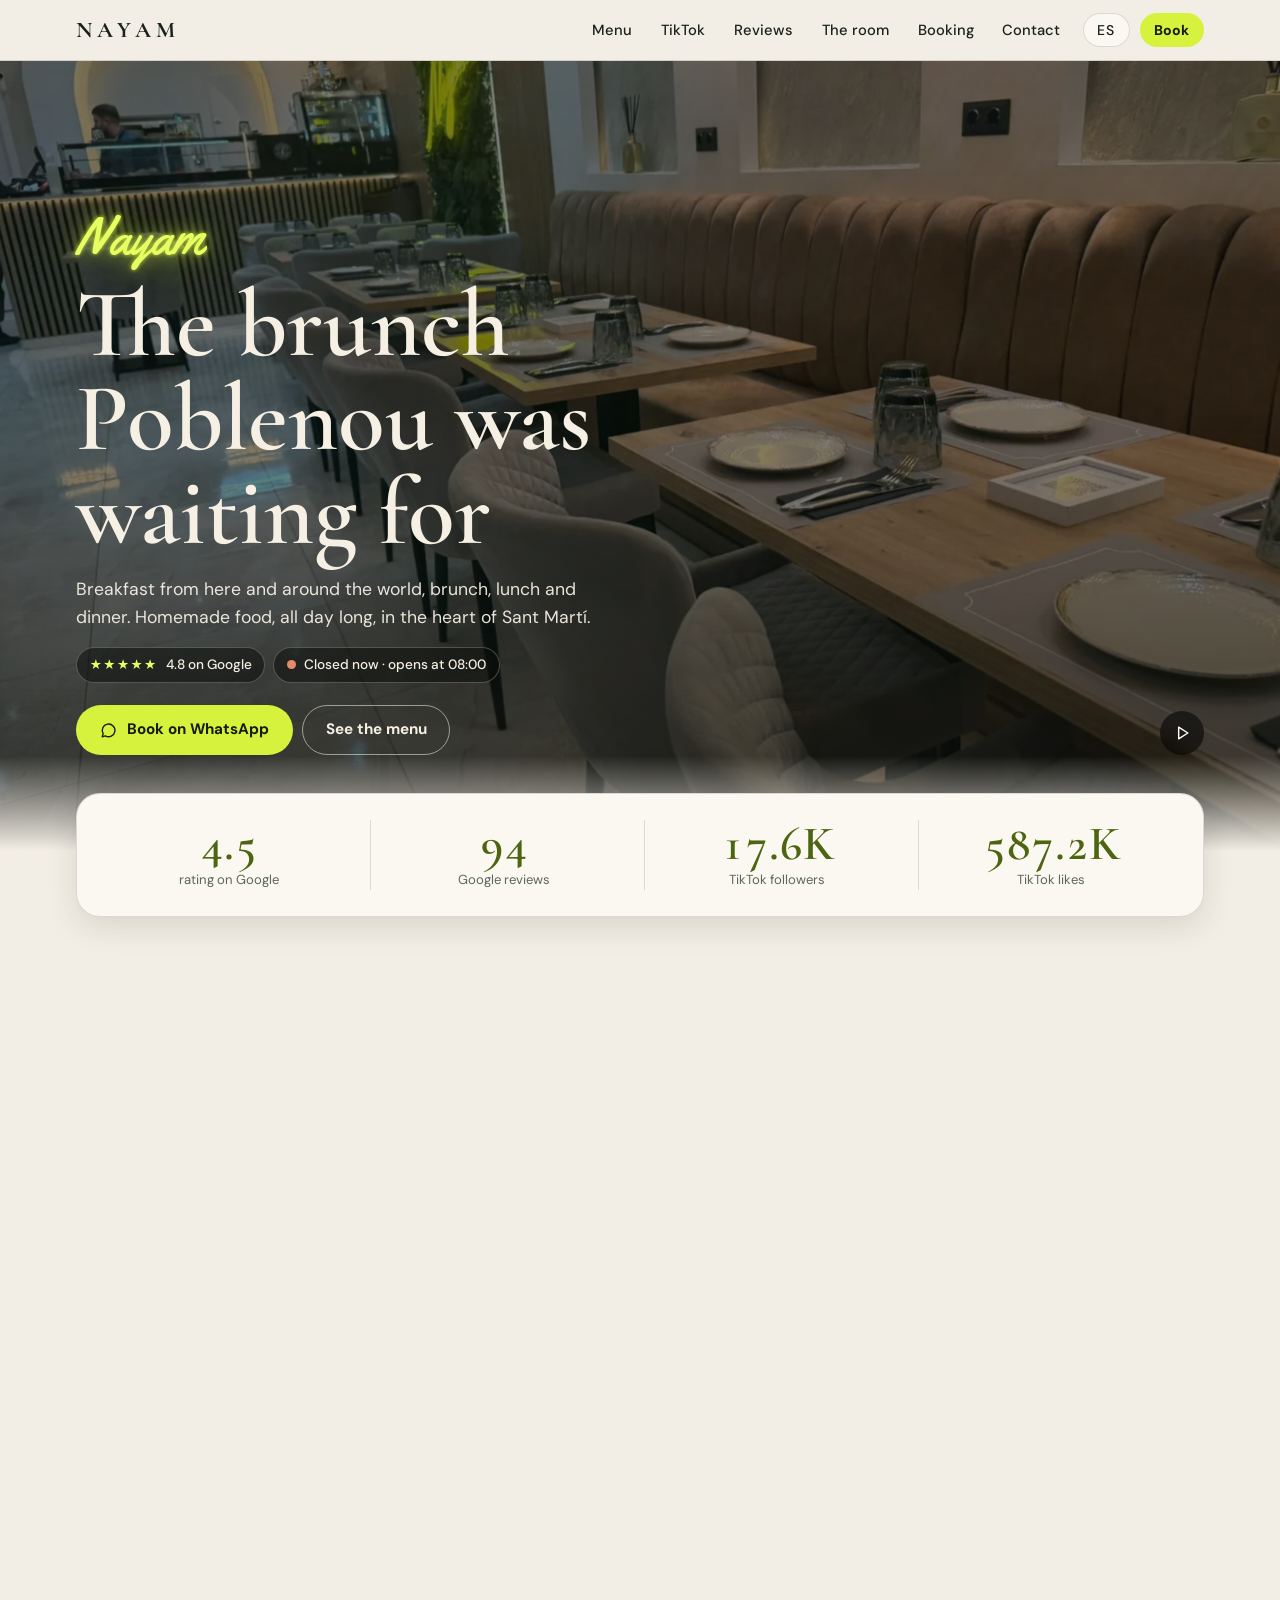
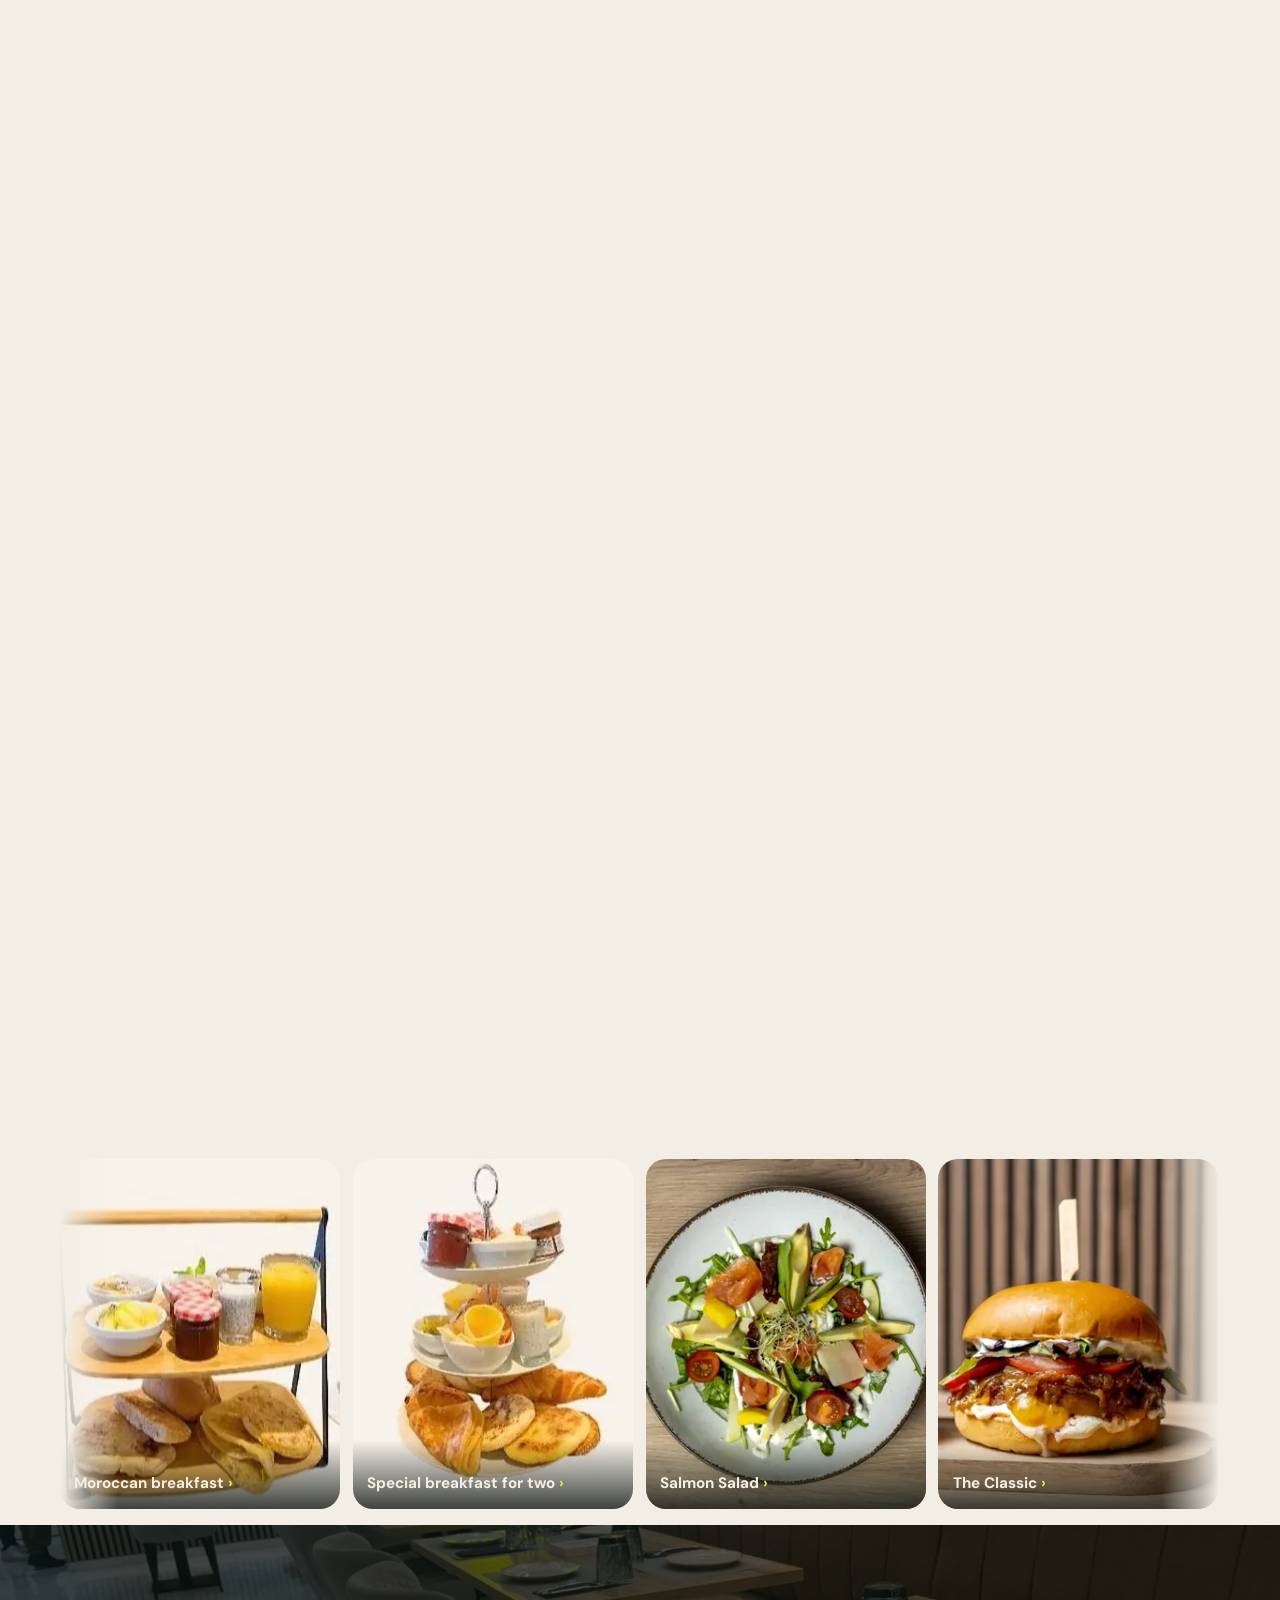
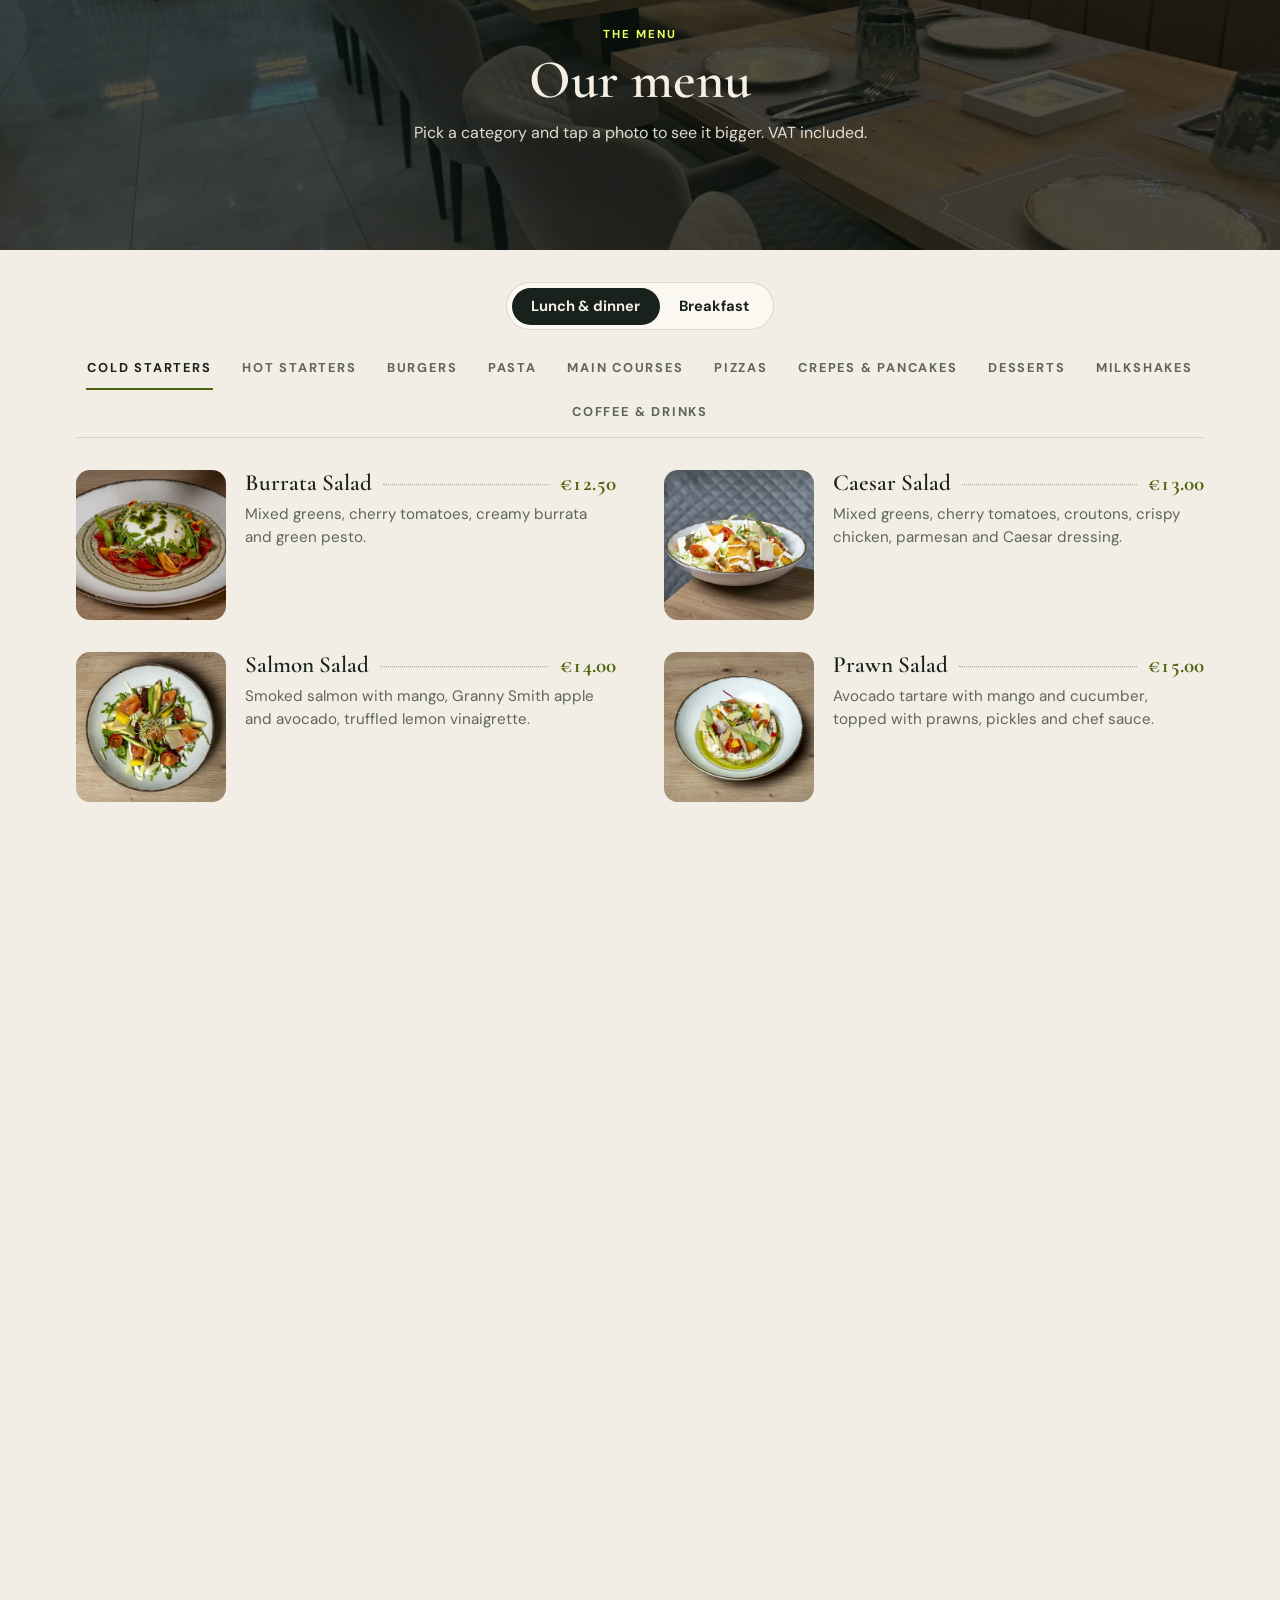
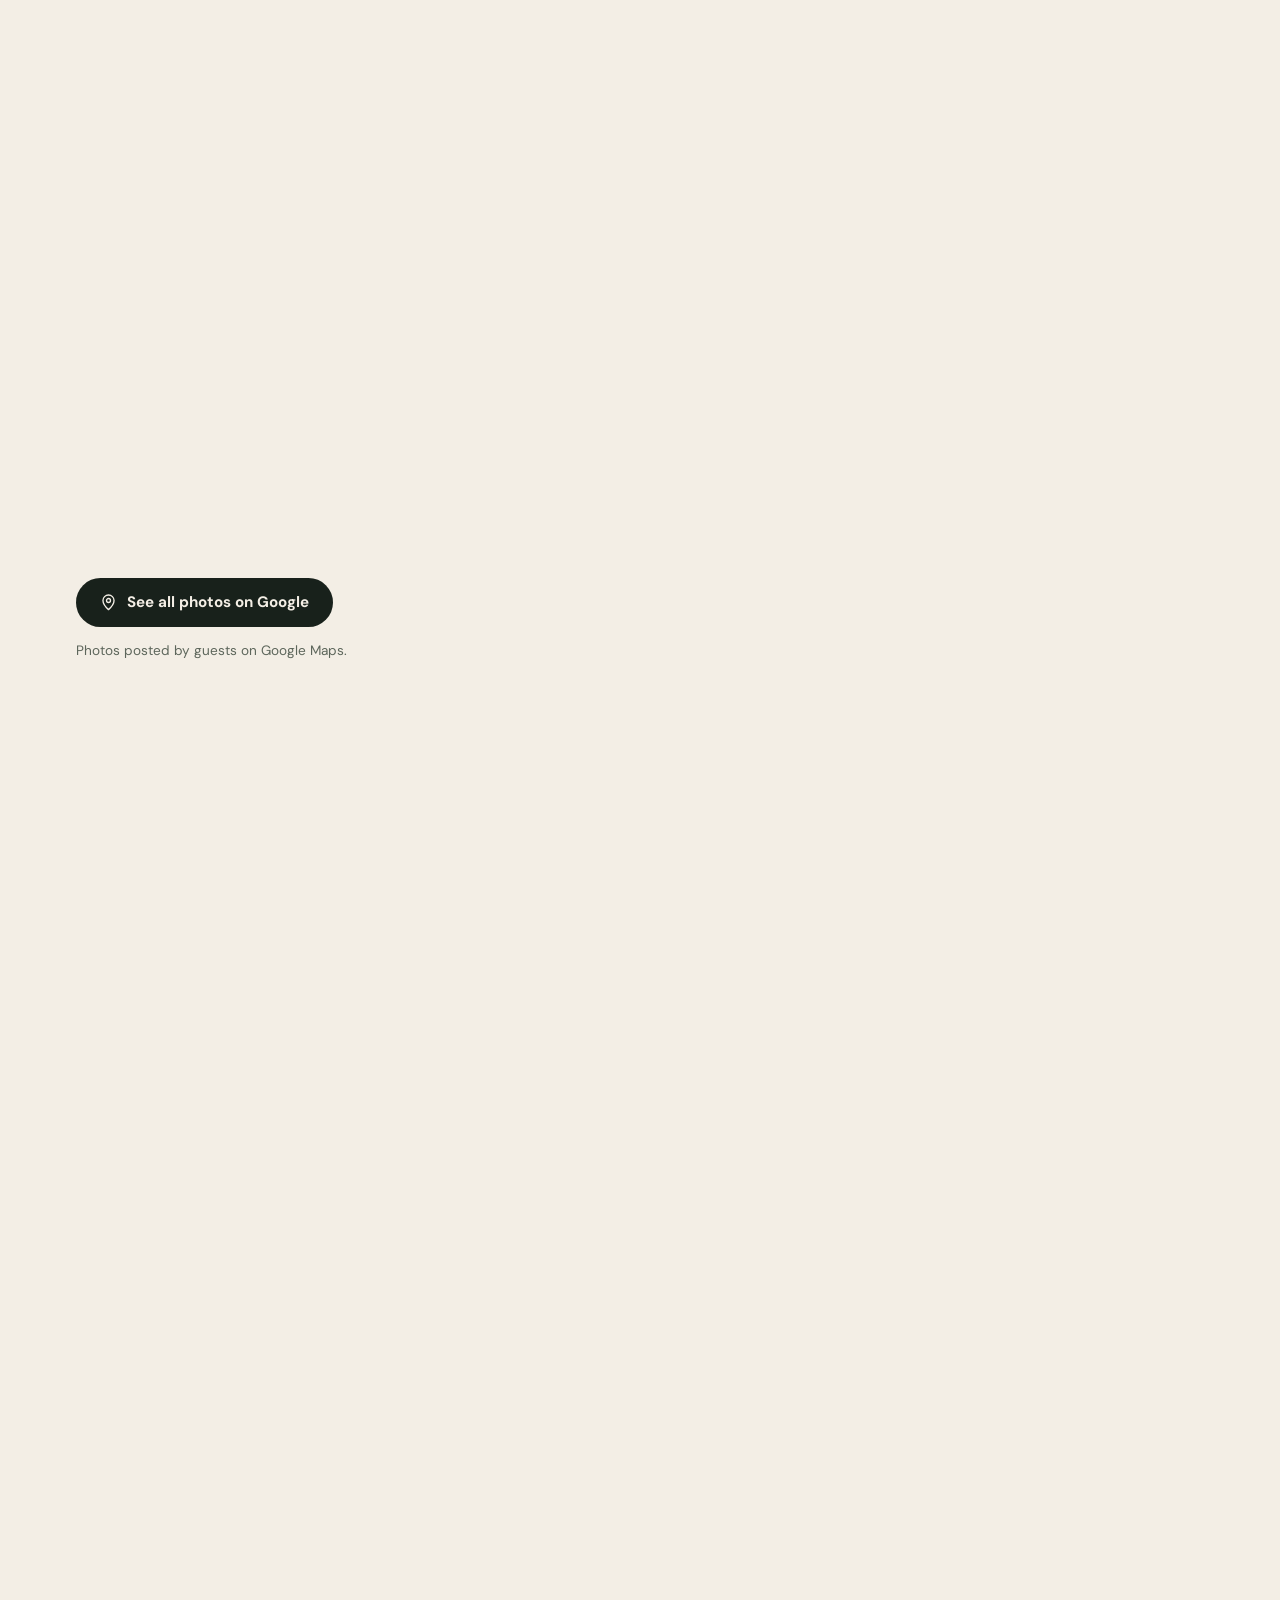
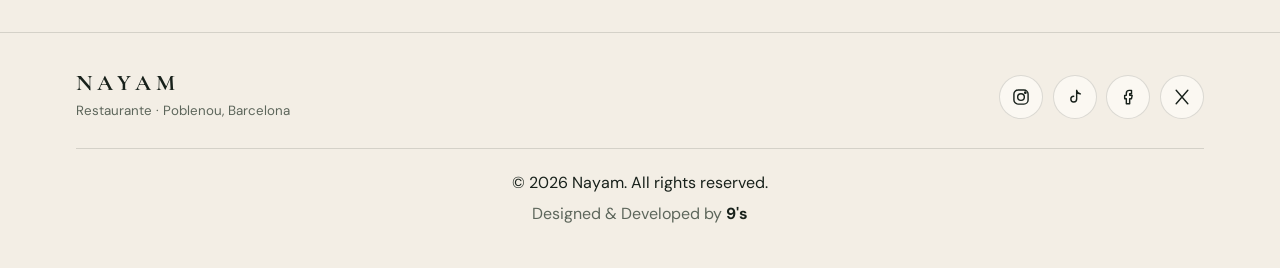
==== index.html @ 30d394a4 "Rendimiento y comprobaciones: texto prerenderizado, hero con srcset y preload, fotos del pase diferi" ====
<!doctype html>
<html lang="es">
<head>
<meta charset="utf-8">
<meta name="viewport" content="width=device-width, initial-scale=1, viewport-fit=cover">
<title>Nayam Restaurante Poblenou · Brunch, comidas y cenas en Barcelona</title>
<meta name="description" content="Nayam, brunch y cocina casera todo el día en Poblenou (Sant Martí), Barcelona. Carta con fotos, desayunos, horario y reservas por WhatsApp.">
<meta name="theme-color" content="#0e1410">

<!-- Seguridad: GitHub Pages no permite cabeceras HTTP, así que la política va en una meta. Sin scripts ni estilos en línea. -->
<meta http-equiv="Content-Security-Policy" content="default-src 'none'; script-src 'self' https://gc.zgo.at; style-src 'self'; font-src 'self'; img-src 'self' https://9-s.goatcounter.com; connect-src 'self' https://9-s.goatcounter.com; media-src 'self'; form-action 'none'; base-uri 'none'; object-src 'none'">
<meta name="referrer" content="strict-origin-when-cross-origin">

<meta property="og:type" content="restaurant">
<meta property="og:title" content="Nayam Restaurante · Poblenou, Barcelona">
<meta property="og:description" content="El brunch que Poblenou estaba esperando. Desayunos, comidas y cenas, todo el día.">
<meta property="og:locale" content="es_ES">
<link rel="canonical" href="https://nayam.daylli9s.site/">
<meta property="og:url" content="https://nayam.daylli9s.site/">
<meta property="og:image" content="https://nayam.daylli9s.site/assets/img/local-banqueta-l.webp">
<meta name="twitter:card" content="summary_large_image">

<link rel="icon" href="assets/favicon.svg" type="image/svg+xml">
<link rel="preload" as="image" href="assets/img/local-banqueta-m.webp" imagesrcset="assets/img/local-banqueta-s.webp 700w, assets/img/local-banqueta-m.webp 1000w, assets/img/local-banqueta-l.webp 1800w" imagesizes="100vw" fetchpriority="high">
<link rel="stylesheet" href="css/fonts.css">
<link rel="stylesheet" href="css/styles.css">

<script type="application/ld+json">
{
  "@context": "https://schema.org",
  "@type": "Restaurant",
  "name": "Nayam Restaurante",
  "description": "Brunch, desayunos, comidas y cenas con cocina casera todo el día en Poblenou, Barcelona.",
  "telephone": "+34673327809",
  "email": "nayambarcelona@gmail.com",
  "address": {
    "@type": "PostalAddress",
    "streetAddress": "Carrer del Doctor Trueta, 218",
    "addressLocality": "Barcelona",
    "postalCode": "08005",
    "addressCountry": "ES"
  },
  "openingHoursSpecification": [
    { "@type": "OpeningHoursSpecification", "dayOfWeek": ["Sunday","Monday","Tuesday","Wednesday","Thursday"], "opens": "08:00", "closes": "00:00" },
    { "@type": "OpeningHoursSpecification", "dayOfWeek": ["Friday","Saturday"], "opens": "08:00", "closes": "01:00" }
  ],
  "sameAs": [
    "https://www.instagram.com/nayambarcelona",
    "https://www.tiktok.com/@nayambarcelona",
    "https://www.facebook.com/nayambarcelona",
    "https://x.com/nayambarcelona"
  ]
}
</script>
</head>
<body>
<a class="skip" href="#inicio" id="skip">Saltar al contenido</a>
<header class="top" id="top">
  <div class="wrap">
    <a class="brand" href="#inicio" aria-label="Nayam">NAYAM</a>
    <nav class="nav" aria-label="Principal" id="nav"></nav>
    <button class="pill lang" id="lang" type="button" aria-label="Idioma / Language">EN</button>
    <a class="pill book" id="bookTop" href="#reservas"></a>
    <button class="pill burger" id="burger" type="button" aria-expanded="false" aria-controls="mnav" aria-label="Menú">
      <svg class="i" viewBox="0 0 24 24" aria-hidden="true"><path d="M4 7h16M4 12h16M4 17h16"/></svg>
    </button>
  </div>
  <div class="mnav" id="mnav" hidden><div class="wrap" id="mnavLinks"></div></div>
</header>

<main id="inicio">
  <div class="hero">
    <div class="slides" id="slides" aria-hidden="true">
      <img class="on" src="assets/img/local-banqueta-m.webp" srcset="assets/img/local-banqueta-s.webp 700w, assets/img/local-banqueta-m.webp 1000w, assets/img/local-banqueta-l.webp 1800w" sizes="100vw" width="1800" height="1350" alt="" fetchpriority="high">
      <img data-src="assets/img/local-neon-l.webp" alt="" loading="lazy">
      <img data-src="assets/img/local-arcos-l.webp" alt="" loading="lazy">
          <video id="heroVideo" muted loop playsinline preload="none" tabindex="-1"></video>
    </div>
    <button type="button" class="herop" id="heroPause" aria-pressed="false"><svg class="i" viewBox="0 0 24 24" aria-hidden="true"><path id="heroPauseIcon" d="M8 5v14M16 5v14"/></svg></button>
    <div class="wrap">
      <p class="neon" aria-hidden="true">Nayam</p>
      <h1 data-i18n="h1">El brunch que Poblenou estaba esperando</h1>
      <p class="lead" data-i18n="lead">Desayunos de aquí y del mundo, brunch, comidas y cenas. Cocina casera, todo el día, en el corazón de Sant Martí.</p>
      <div class="chips">
        <a class="chip" href="#resenas"><span class="st" aria-hidden="true">★★★★★</span><span data-i18n="rating">4,8 en Google</span></a>
        <span class="chip" id="status" hidden><i></i><span></span></span>
      </div>
      <div class="cta">
        <a class="btn primary" id="heroBook" target="_blank" rel="noopener"></a>
        <a class="btn ghost" href="#carta" data-i18n="seeMenu">Ver la carta</a>
      </div>
    </div>
  </div>

  <div class="wrap stats" id="stats"><ul id="statsList"><li><b data-s="0">4,8</b><span>valoración en Google</span></li><li><b data-s="1">99</b><span>reseñas en Google</span></li><li><b data-s="2">18,6 mil</b><span>seguidores en TikTok</span></li><li><b data-s="3">620,9 mil</b><span>me gusta en TikTok</span></li></ul></div>

  <section id="tiktok">
    <div class="wrap">
      <div class="head"><span class="eyebrow" data-i18n="ttEyebrow">En TikTok</span><h2 data-i18n="ttTitle">Mira lo que pasa en Nayam</h2><p data-i18n="ttLead">Visitas, platos y detrás de cámaras, directo desde nuestro TikTok. Toca un vídeo para verlo en grande.</p></div>
      <div class="ttwrap">
        <div class="ttmain">
          <div class="ttframe" id="ttframe">
            <video id="ttvideo" playsinline muted preload="metadata" poster="assets/img/tiktok-7696513662965550358.webp"></video>
            <button type="button" class="ttpp" id="ttpp"><span class="ttico" aria-hidden="true"><svg class="i" viewBox="0 0 24 24"><path d="M8 5v14l11-7z" fill="currentColor" stroke="none"/></svg></span></button>
            <button type="button" class="ttsound" id="ttsound" aria-pressed="false"><svg class="i" viewBox="0 0 24 24" aria-hidden="true"><path d="M4 9v6h4l5 4V5L8 9H4z"/><path id="ttwave" d="M16 9a4 4 0 0 1 0 6M18.5 6.5a8 8 0 0 1 0 11"/></svg></button>
            <div class="ttbar" aria-hidden="true"><i id="ttprog"></i></div>
          </div>
          <p class="ttcap" id="ttcap"></p>
          <a class="ttlink" id="ttlink" href="https://www.tiktok.com/@nayambarcelona" target="_blank" rel="noopener noreferrer" data-i18n="ttOpen">Ver este vídeo en TikTok</a>
        </div>
        <div class="ttside">
          <div class="ttlist" id="tt"></div>
          <div class="rowbtn tt-cta">
            <a class="btn solid" href="https://www.tiktok.com/@nayambarcelona" target="_blank" rel="noopener noreferrer"><svg class="i" viewBox="0 0 24 24" aria-hidden="true"><path d="M14 4v10.5a3.5 3.5 0 1 1-3.5-3.5M14 4c.4 2.4 2 4 4.5 4.2"/></svg><span data-i18n="ttFollow">Síguenos en TikTok</span></a>
          </div>
          <p class="hint tt-note" data-i18n="ttNote">Los vídeos empiezan sin sonido: toca el altavoz para activarlo y el vídeo para pausarlo.</p>
        </div>
      </div>
    </div>
  </section>

  <section id="momentos">
    <div class="wrap">
      <div class="head"><span class="eyebrow" data-i18n="momEyebrow">Más que un desayuno</span><h2 data-i18n="momTitle">Para cada momento del día</h2></div>
      <div class="moments">
        <a class="moment" href="#desayunos" data-tab="breakfast"><img src="assets/img/moment-brunch.webp" alt="Desayuno especial para dos en Nayam" data-alt="altBreak"><video class="mvid" muted loop playsinline preload="none" aria-hidden="true" tabindex="-1"><source src="assets/video/moment-brunch-loop.mp4" type="video/mp4"></video><div><h3 data-i18n="m1t">Desayunos y brunch</h3><p data-i18n="m1p">Servidos todo el día. Del desayuno marroquí al francés.</p></div></a>
        <a class="moment" href="#carta" data-tab="food"><img src="assets/img/carta-loop-poster.webp" alt="Plato de carne gourmet en Nayam" data-alt="altDish"><video class="mvid" muted loop playsinline preload="none" aria-hidden="true" tabindex="-1"><source src="assets/video/carta-loop.mp4" type="video/mp4"></video><div><h3 data-i18n="m2t">Comida y cena</h3><p data-i18n="m2p">Ensaladas, burgers, pastas, carnes y pizzas al momento.</p></div></a>
        <a class="moment" href="#local"><img src="assets/img/moment-cafe.webp" alt="Interior del restaurante Nayam" data-alt="altCafe"><video class="mvid" muted loop playsinline preload="none" aria-hidden="true" tabindex="-1"><source src="assets/video/moment-cafe-loop.mp4" type="video/mp4"></video><div><h3 data-i18n="m3t">Café y buen ambiente</h3><p data-i18n="m3p">El rincón perfecto para compartir en Poblenou.</p></div></a>
      </div>
    </div>
  </section>


  <section id="vistazo">
    <div class="wrap">
      <div class="head"><span class="eyebrow" data-i18n="tasteEyebrow">Un vistazo a Nayam</span><h2 data-i18n="tasteTitle">Del desayuno a la cena</h2><p data-i18n="tasteLead">Cocinamos cada plato al momento, con ingredientes frescos. Toca uno y te llevamos a la carta.</p></div>
      <div class="strip" id="strip"></div>
    </div>
  </section>

  <section id="carta" class="carta">
    <div class="menubanner">
      <img src="assets/img/local-banqueta-l.webp" alt="">
      <div class="wrap"><span class="eyebrow" data-i18n="menuEyebrow">La carta</span><h2 data-i18n="menuTitle">Nuestra carta</h2><p data-i18n="menuLead">Elige una categoría y toca la foto para verla más grande. Precios con IVA incluido.</p></div>
    </div>
    <div class="wrap">
      <div class="tabs" role="tablist" id="tabs">
        <button role="tab" id="tab-food" data-tab="food" aria-selected="true"></button>
        <button role="tab" id="tab-breakfast" data-tab="breakfast" aria-selected="false"></button>
      </div>
      <div class="mcats" id="chips" role="tablist"></div>
      <div id="menu"></div>
    </div>
  </section>

  <section id="resenas">
    <div class="wrap">
      <div class="head"><span class="eyebrow" data-i18n="revEyebrow">Lo que dicen</span><h2 data-i18n="revTitle">Nuestros clientes hablan</h2></div>
      <div class="rate"><b>4,8</b><div><div class="stars" aria-hidden="true">★★★★★</div><span class="hint" data-i18n="revSrc">Reseñas de Google</span></div>
        <div class="rowbtn push-right">
          <a class="btn line" href="https://share.google/Qy5UdTd4c7EKVeDJf" target="_blank" rel="noopener" data-i18n="revAll">Ver todas en Google</a>
          <a class="btn solid" href="https://www.google.com/maps/place//data=!4m3!3m2!1s0x12a4a3aa45550229:0xf9113d32ae199097!12e1?source=g.page.m._&amp;laa=merchant-review-solicitation" target="_blank" rel="noopener" data-i18n="revWrite">Escribir una reseña</a></div></div>
      <div class="revs" id="revs"></div>
    </div>
  </section>

  <section id="fotos">
    <div class="wrap">
      <div class="head"><span class="eyebrow" data-i18n="gpEyebrow">Desde Google</span><h2 data-i18n="gpTitle">Lo que suben nuestros clientes</h2><p data-i18n="gpLead">Fotos reales de platos y del local, publicadas por quienes nos visitan.</p></div>
    </div>
    <div class="marquee" id="marquee"><div class="track" id="track"></div></div>
    <div class="wrap">
      <div class="rowbtn gp-cta">
        <a class="btn solid" href="https://maps.app.goo.gl/3BUtR4XZ4fonNWTZ7" target="_blank" rel="noopener noreferrer"><svg class="i" viewBox="0 0 24 24" aria-hidden="true"><path d="M12 21s7-6.2 7-11.5a7 7 0 0 0-14 0C5 14.8 12 21 12 21z"/><circle cx="12" cy="9.5" r="2.5"/></svg><span data-i18n="gpAll">Ver todas las fotos en Google</span></a>
      </div>
      <p class="hint gp-note" data-i18n="gpNote">Fotos publicadas por clientes en Google Maps.</p>
    </div>
  </section>

  <section id="local">
    <div class="wrap">
      <div class="about">
        <div class="head flush"><span class="eyebrow" data-i18n="roomEyebrow">El local</span><h2 data-i18n="roomTitle">Un rincón acogedor en Poblenou</h2></div>
        <p data-i18n="roomText">Nayam es un rincón acogedor en Poblenou donde el desayuno no tiene hora. Cocinamos cada plato al momento, con ingredientes frescos, para que disfrutes de un buen brunch, una comida tranquila o una cena entre amigos.</p>
      </div>
      <div class="room">
        <figure class="wide"><img src="assets/img/local-banqueta-l.webp" alt="Sala de Nayam con mesas de madera y butacas de terciopelo" data-alt="altSala"></figure>
        <figure><img src="assets/img/local-arcos-l.webp" alt="Nichos en arco con luz cálida y planta tropical" data-alt="altArcos"></figure>
        <figure><img src="assets/img/nayam-ambiente-restaurante-l.webp" alt="Ambiente acogedor en Nayam" data-alt="altAmb"></figure>
        <figure><img src="assets/img/local-neon-l.webp" alt="Neón de Nayam sobre muro vegetal" data-alt="altNeon"></figure>
        <figure><img src="assets/img/interior-restaurante-nayam-poblenou-l.webp" alt="Banqueta y mesas largas en Nayam" data-alt="altInt"></figure>
      </div>
    </div>
  </section>

  <section id="reservas">
    <div class="wrap">
      <div class="head"><span class="eyebrow" data-i18n="resEyebrow">Reservas</span><h2 data-i18n="resTitle">Reserva tu mesa</h2><p data-i18n="resLead">Reserva en segundos por WhatsApp, sin formularios largos.</p></div>
      <div class="bookgrid">
        <div class="card">
          <h3 data-i18n="formTitle">Rellena y envía</h3>
          <div class="form">
            <label class="f full" for="fName"><span data-i18n="fName">Nombre</span><input class="in" id="fName" type="text" autocomplete="name"></label>
            <label class="f" for="fDate"><span data-i18n="fDate">Día</span><input class="in" id="fDate" type="date"></label>
            <label class="f" for="fTime"><span data-i18n="fTime">Hora</span><select class="in" id="fTime"></select></label>
            <label class="f full" for="fPeople"><span data-i18n="fPeople">Nº de personas</span><select class="in" id="fPeople"></select></label>
          </div>
          <a class="btn primary" id="wa" target="_blank" rel="noopener"></a>
          <p class="hint" data-i18n="formHint">Se abre WhatsApp con tu mensaje listo. Te confirmamos la disponibilidad al momento.</p>
        </div>
        <div class="card">
          <h3 data-i18n="howTitle">Reservar es muy fácil</h3>
          <ol class="steps">
            <li><span class="nb">1</span><span data-i18n="how1">Escríbenos por WhatsApp y dinos día, hora y número de personas.</span></li>
            <li><span class="nb">2</span><span data-i18n="how2">Te confirmamos la disponibilidad al momento.</span></li>
            <li><span class="nb">3</span><span data-i18n="how3">Te esperamos en Carrer del Doctor Trueta 218, Poblenou.</span></li>
          </ol>
          <div class="bookimg"><img src="assets/img/pizza-cuatro-quesos-nayam-l.webp" alt="Pizza cuatro quesos" data-alt="altPizza"></div>
        </div>
      </div>
    </div>
  </section>

  <section id="contacto">
    <div class="wrap">
      <div class="head"><span class="eyebrow" data-i18n="visitEyebrow">Visítanos</span><h2 data-i18n="visitTitle">Encuéntranos en Poblenou</h2></div>
      <div class="visit">
        <div class="card">
          <dl class="facts">
            <div class="full"><dt data-i18n="addrL">Dirección</dt><dd>Carrer del Doctor Trueta, 218<br>08005 Barcelona · Poblenou (Sant Martí)</dd></div>
            <div><dt data-i18n="phoneL">Teléfono</dt><dd><a href="tel:+34673327809">+34 673 327 809</a><br><span class="hint" data-i18n="phoneNote">WhatsApp y teléfono</span></dd></div>
            <div><dt>Email</dt><dd><a href="mailto:nayambarcelona@gmail.com">nayambarcelona@gmail.com</a></dd></div>
          </dl>
          <h3 data-i18n="hoursTitle">Horario</h3>
          <table class="hours"><tbody id="hours"></tbody></table>
          <div class="rowbtn">
            <a class="btn solid" href="https://www.google.com/maps/search/?api=1&amp;query=Nayam+Restaurante+Carrer+del+Doctor+Trueta+218+Barcelona" target="_blank" rel="noopener"><svg class="i" viewBox="0 0 24 24" aria-hidden="true"><path d="M12 21s7-6.2 7-11.5a7 7 0 0 0-14 0C5 14.8 12 21 12 21z"/><circle cx="12" cy="9.5" r="2.5"/></svg><span data-i18n="directions">Cómo llegar</span></a>
            <a class="btn line" href="tel:+34673327809"><svg class="i" viewBox="0 0 24 24" aria-hidden="true"><path d="M5 4h4l2 5-2.5 1.5a11 11 0 0 0 5 5L15 13l5 2v4a2 2 0 0 1-2 2A16 16 0 0 1 3 6a2 2 0 0 1 2-2z"/></svg><span data-i18n="call">Llamar</span></a>
          </div>
        </div>
        <div class="facade"><img src="assets/img/local-loop-poster.webp" alt="Fachada de Nayam Restaurante de noche" data-alt="altFacade"><video class="mvid" muted loop playsinline preload="none" aria-hidden="true" tabindex="-1"><source src="assets/video/local-loop.mp4" type="video/mp4"></video></div>
      </div>
    </div>
  </section>
</main>

<footer>
  <div class="wrap">
    <div><a class="brand" href="#inicio">NAYAM</a><br><small>Restaurante &middot; Poblenou, Barcelona</small></div>
    <div class="soc" id="soc"></div>
    <div class="legal">
      <p>&copy; 2026 Nayam. <span data-i18n="rights">Todos los derechos reservados.</span></p>
      <p class="credit">Designed &amp; Developed by <b>9's</b></p>
    </div>
  </div>
</footer>

<nav class="mbar" id="mbar" aria-label="Accesos rápidos" hidden>
  <a class="mb-menu" href="#carta" data-i18n="mbMenu">Ver la carta</a>
  <a class="mb-book" id="mbBook" href="#reservas" target="_blank" rel="noopener noreferrer"></a>
</nav>

<div class="lb" id="lb" hidden role="dialog" aria-modal="true" aria-label="Foto del plato">
  <button class="x" id="lbx" type="button" aria-label="Cerrar">×</button>
  <figure><img id="lbi" alt=""><figcaption><b id="lbn"></b><span id="lbd"></span><span class="price" id="lbp"></span></figcaption></figure>
</div>

<script src="js/data.js" defer></script>
<script src="js/i18n.js" defer></script>
<script src="js/main.js" defer></script>
<!-- Estadísticas de visitas (GoatCounter): sin cookies ni datos personales -->
<script data-goatcounter="https://9-s.goatcounter.com/count" async src="https://gc.zgo.at/count.js"></script>
</body>
</html>
---- css/fonts.css ----
/* Fuentes alojadas en el propio sitio (sin llamadas a Google, mejor para RGPD). Licencia OFL. */
/* latin-ext */
@font-face {
  font-family: 'Cormorant Garamond';
  font-style: normal;
  font-weight: 500;
  font-display: swap;
  src: url(../assets/fonts/cormorant-garamond-500-latin-ext.woff2) format('woff2');
  unicode-range: U+0100-02BA, U+02BD-02C5, U+02C7-02CC, U+02CE-02D7, U+02DD-02FF, U+0304, U+0308, U+0329, U+1D00-1DBF, U+1E00-1E9F, U+1EF2-1EFF, U+2020, U+20A0-20AB, U+20AD-20C4, U+2113, U+2C60-2C7F, U+A720-A7FF;
}
/* latin */
@font-face {
  font-family: 'Cormorant Garamond';
  font-style: normal;
  font-weight: 500;
  font-display: swap;
  src: url(../assets/fonts/cormorant-garamond-500-latin.woff2) format('woff2');
  unicode-range: U+0000-00FF, U+0131, U+0152-0153, U+02BB-02BC, U+02C6, U+02DA, U+02DC, U+0304, U+0308, U+0329, U+2000-206F, U+20AC, U+2122, U+2191, U+2193, U+2212, U+2215, U+FEFF, U+FFFD;
}
/* latin-ext */
@font-face {
  font-family: 'Cormorant Garamond';
  font-style: normal;
  font-weight: 600;
  font-display: swap;
  src: url(../assets/fonts/cormorant-garamond-500-latin-ext.woff2) format('woff2');
  unicode-range: U+0100-02BA, U+02BD-02C5, U+02C7-02CC, U+02CE-02D7, U+02DD-02FF, U+0304, U+0308, U+0329, U+1D00-1DBF, U+1E00-1E9F, U+1EF2-1EFF, U+2020, U+20A0-20AB, U+20AD-20C4, U+2113, U+2C60-2C7F, U+A720-A7FF;
}
/* latin */
@font-face {
  font-family: 'Cormorant Garamond';
  font-style: normal;
  font-weight: 600;
  font-display: swap;
  src: url(../assets/fonts/cormorant-garamond-500-latin.woff2) format('woff2');
  unicode-range: U+0000-00FF, U+0131, U+0152-0153, U+02BB-02BC, U+02C6, U+02DA, U+02DC, U+0304, U+0308, U+0329, U+2000-206F, U+20AC, U+2122, U+2191, U+2193, U+2212, U+2215, U+FEFF, U+FFFD;
}
/* latin-ext */
@font-face {
  font-family: 'Cormorant Garamond';
  font-style: normal;
  font-weight: 700;
  font-display: swap;
  src: url(../assets/fonts/cormorant-garamond-500-latin-ext.woff2) format('woff2');
  unicode-range: U+0100-02BA, U+02BD-02C5, U+02C7-02CC, U+02CE-02D7, U+02DD-02FF, U+0304, U+0308, U+0329, U+1D00-1DBF, U+1E00-1E9F, U+1EF2-1EFF, U+2020, U+20A0-20AB, U+20AD-20C4, U+2113, U+2C60-2C7F, U+A720-A7FF;
}
/* latin */
@font-face {
  font-family: 'Cormorant Garamond';
  font-style: normal;
  font-weight: 700;
  font-display: swap;
  src: url(../assets/fonts/cormorant-garamond-500-latin.woff2) format('woff2');
  unicode-range: U+0000-00FF, U+0131, U+0152-0153, U+02BB-02BC, U+02C6, U+02DA, U+02DC, U+0304, U+0308, U+0329, U+2000-206F, U+20AC, U+2122, U+2191, U+2193, U+2212, U+2215, U+FEFF, U+FFFD;
}
/* latin-ext */
@font-face {
  font-family: 'DM Sans';
  font-style: normal;
  font-weight: 400;
  font-display: swap;
  src: url(../assets/fonts/dm-sans-400-latin-ext.woff2) format('woff2');
  unicode-range: U+0100-02BA, U+02BD-02C5, U+02C7-02CC, U+02CE-02D7, U+02DD-02FF, U+0304, U+0308, U+0329, U+1D00-1DBF, U+1E00-1E9F, U+1EF2-1EFF, U+2020, U+20A0-20AB, U+20AD-20C4, U+2113, U+2C60-2C7F, U+A720-A7FF;
}
/* latin */
@font-face {
  font-family: 'DM Sans';
  font-style: normal;
  font-weight: 400;
  font-display: swap;
  src: url(../assets/fonts/dm-sans-400-latin.woff2) format('woff2');
  unicode-range: U+0000-00FF, U+0131, U+0152-0153, U+02BB-02BC, U+02C6, U+02DA, U+02DC, U+0304, U+0308, U+0329, U+2000-206F, U+20AC, U+2122, U+2191, U+2193, U+2212, U+2215, U+FEFF, U+FFFD;
}
/* latin-ext */
@font-face {
  font-family: 'DM Sans';
  font-style: normal;
  font-weight: 500;
  font-display: swap;
  src: url(../assets/fonts/dm-sans-400-latin-ext.woff2) format('woff2');
  unicode-range: U+0100-02BA, U+02BD-02C5, U+02C7-02CC, U+02CE-02D7, U+02DD-02FF, U+0304, U+0308, U+0329, U+1D00-1DBF, U+1E00-1E9F, U+1EF2-1EFF, U+2020, U+20A0-20AB, U+20AD-20C4, U+2113, U+2C60-2C7F, U+A720-A7FF;
}
/* latin */
@font-face {
  font-family: 'DM Sans';
  font-style: normal;
  font-weight: 500;
  font-display: swap;
  src: url(../assets/fonts/dm-sans-400-latin.woff2) format('woff2');
  unicode-range: U+0000-00FF, U+0131, U+0152-0153, U+02BB-02BC, U+02C6, U+02DA, U+02DC, U+0304, U+0308, U+0329, U+2000-206F, U+20AC, U+2122, U+2191, U+2193, U+2212, U+2215, U+FEFF, U+FFFD;
}
/* latin-ext */
@font-face {
  font-family: 'DM Sans';
  font-style: normal;
  font-weight: 700;
  font-display: swap;
  src: url(../assets/fonts/dm-sans-400-latin-ext.woff2) format('woff2');
  unicode-range: U+0100-02BA, U+02BD-02C5, U+02C7-02CC, U+02CE-02D7, U+02DD-02FF, U+0304, U+0308, U+0329, U+1D00-1DBF, U+1E00-1E9F, U+1EF2-1EFF, U+2020, U+20A0-20AB, U+20AD-20C4, U+2113, U+2C60-2C7F, U+A720-A7FF;
}
/* latin */
@font-face {
  font-family: 'DM Sans';
  font-style: normal;
  font-weight: 700;
  font-display: swap;
  src: url(../assets/fonts/dm-sans-400-latin.woff2) format('woff2');
  unicode-range: U+0000-00FF, U+0131, U+0152-0153, U+02BB-02BC, U+02C6, U+02DA, U+02DC, U+0304, U+0308, U+0329, U+2000-206F, U+20AC, U+2122, U+2191, U+2193, U+2212, U+2215, U+FEFF, U+FFFD;
}
/* latin-ext */
@font-face {
  font-family: 'Yellowtail';
  font-style: normal;
  font-weight: 400;
  font-display: swap;
  src: url(../assets/fonts/yellowtail-400-latin-ext.woff2) format('woff2');
  unicode-range: U+0100-02BA, U+02BD-02C5, U+02C7-02CC, U+02CE-02D7, U+02DD-02FF, U+0304, U+0308, U+0329, U+1D00-1DBF, U+1E00-1E9F, U+1EF2-1EFF, U+2020, U+20A0-20AB, U+20AD-20C4, U+2113, U+2C60-2C7F, U+A720-A7FF;
}
/* latin */
@font-face {
  font-family: 'Yellowtail';
  font-style: normal;
  font-weight: 400;
  font-display: swap;
  src: url(../assets/fonts/yellowtail-400-latin.woff2) format('woff2');
  unicode-range: U+0000-00FF, U+0131, U+0152-0153, U+02BB-02BC, U+02C6, U+02DA, U+02DC, U+0304, U+0308, U+0329, U+2000-206F, U+20AC, U+2122, U+2191, U+2193, U+2212, U+2215, U+FEFF, U+FFFD;
}
---- css/styles.css ----
/* Layout: long one-page restaurant site. Photo hero, the three moments of the day, dish strip, the full
   carta with sticky category chips and photo lightbox, reviews, the room, a WhatsApp booking form, visit info. */
:root{
  --bg:#f3eee5;          /* plaster wall */
  --surface:#fbf8f2;
  --surface2:#e9e2d4;
  --fg:#18211b;          /* plant-wall green, almost black */
  --muted:#5d665b;
  --line:rgba(24,33,27,.14);
  --accent:#d6f23c;      /* neon sign */
  --accent-ink:#141b08;
  --accent-text:#4d6410;
  --caramel:#a8683a;     /* banquette */
  --hero-fg:#f6f0e4;
  --shadow:0 10px 30px rgba(24,33,27,.12);
  --f-display:"Cormorant Garamond","Goudy Old Style",Georgia,serif;
  --f-script:"Yellowtail","Brush Script MT",cursive;
  --f-body:"DM Sans",system-ui,-apple-system,"Segoe UI",sans-serif;
}
@media (prefers-color-scheme: dark){
  :root:not([data-theme="light"]){
    --bg:#0e1410;--surface:#161f19;--surface2:#1f2b23;--fg:#f1eadc;--muted:#a3ad9f;
    --line:rgba(241,234,220,.14);--accent-text:#d6f23c;--caramel:#d29a69;--shadow:0 10px 30px rgba(0,0,0,.45);
    color-scheme:dark;
  }
}
:root[data-theme="dark"]{
  --bg:#0e1410;--surface:#161f19;--surface2:#1f2b23;--fg:#f1eadc;--muted:#a3ad9f;
  --line:rgba(241,234,220,.14);--accent-text:#d6f23c;--caramel:#d29a69;--shadow:0 10px 30px rgba(0,0,0,.45);
  color-scheme:dark;
}
[hidden]{display:none!important}
*{box-sizing:border-box}
body{margin:0}
html{scroll-behavior:smooth;padding-top:env(safe-area-inset-top,0px)}
body{background:var(--bg);color:var(--fg);font:400 16px/1.55 var(--f-body);padding-bottom:env(safe-area-inset-bottom,0px);-webkit-font-smoothing:antialiased}
body::before{content:"";position:fixed;inset:0 0 auto;height:env(safe-area-inset-top,0px);z-index:40;background:var(--bg)}
body.lock{overflow:hidden}
img{display:block;max-width:100%}
button{font:inherit;color:inherit;cursor:pointer}
a{color:inherit}
:focus-visible{outline:2px solid var(--accent-text);outline-offset:3px;border-radius:6px}
.wrap{max-width:1160px;margin-inline:auto;padding-left:max(16px,env(safe-area-inset-left,0px));padding-right:max(16px,env(safe-area-inset-right,0px))}
.eyebrow{font:700 .72rem/1 var(--f-body);letter-spacing:.18em;text-transform:uppercase;color:var(--accent-text)}
h2{font:600 clamp(2.1rem,6vw,3.4rem)/1.04 var(--f-display);margin:.55rem 0 0;text-wrap:balance}
.sr{position:absolute;width:1px;height:1px;overflow:hidden;clip:rect(0 0 0 0);white-space:nowrap}
section{padding-block:clamp(56px,9vw,104px) 0;scroll-margin-top:calc(var(--hh,58px) + env(safe-area-inset-top,0px))}
.head{display:flex;flex-direction:column;gap:.4rem;margin-bottom:1.6rem}
.head p{margin:.4rem 0 0;color:var(--muted);max-width:56ch}
svg.i{width:1.25em;height:1.25em;fill:none;stroke:currentColor;stroke-width:1.7;stroke-linecap:round;stroke-linejoin:round;flex:none}

/* header */
.top{position:sticky;top:env(safe-area-inset-top,0px);z-index:30;background:color-mix(in srgb,var(--bg) 90%,transparent);
  -webkit-backdrop-filter:blur(12px);backdrop-filter:blur(12px);border-bottom:1px solid var(--line)}
.top .wrap{display:flex;align-items:center;gap:.6rem;min-height:60px}
.brand{font:700 1.4rem/1 var(--f-display);letter-spacing:.22em;text-decoration:none;margin-right:auto}
.nav{display:none;gap:.2rem}
.nav a{text-decoration:none;font-weight:500;font-size:.92rem;padding:.55rem .8rem;border-radius:99px}
.nav a:hover{background:var(--surface2)}
.pill{display:inline-flex;align-items:center;gap:.5rem;border:1px solid var(--line);background:var(--surface);border-radius:99px;padding:.55rem .85rem;font-weight:500;font-size:.88rem;line-height:1;text-decoration:none}
.lang{letter-spacing:.08em}
.book{background:var(--accent);color:var(--accent-ink);border-color:transparent;font-weight:700}
.burger{width:42px;height:42px;padding:0;justify-content:center}
.mnav{border-top:1px solid var(--line);padding-block:.5rem .9rem}
.mnav a{display:block;padding:.8rem .2rem;font:600 1.5rem/1.1 var(--f-display);text-decoration:none;border-bottom:1px solid var(--line)}
@media(min-width:900px){.nav{display:flex}.burger{display:none}.mnav{display:none!important}}

/* hero */
.hero{position:relative;isolation:isolate;color:var(--hero-fg);overflow:hidden}
.hero .slides{position:absolute;inset:0;z-index:-2}
.hero .slides img{position:absolute;inset:0;width:100%;height:100%;object-fit:cover;object-position:50% 40%;opacity:0;transform:scale(1);transition:opacity 1.6s ease}
.hero .slides img.on{opacity:1;animation:kenburns 9s ease-out both}
.hero::after{content:"";position:absolute;inset:0;z-index:-1;background:linear-gradient(180deg,rgba(11,16,12,.55) 0%,rgba(11,16,12,.5) 50%,rgba(11,16,12,.72) 88%,var(--bg) 100%)}
.hero .wrap{padding-block:clamp(70px,13vw,150px) 96px;display:flex;flex-direction:column;align-items:flex-start;gap:1rem}
.neon{font:400 clamp(2rem,7vw,3.2rem)/1 var(--f-script);color:#e8ff63;margin:0;
  text-shadow:0 0 4px rgba(214,242,60,.9),0 0 18px rgba(214,242,60,.55),0 0 42px rgba(214,242,60,.35)}
.hero h1{font:600 clamp(2.7rem,9.5vw,6rem)/.98 var(--f-display);margin:0;max-width:15ch;text-wrap:balance}
.hero p.lead{max-width:44ch;font-size:1.1rem;margin:0;opacity:.94}
.chips{display:flex;flex-wrap:wrap;gap:.5rem}
.chip{display:inline-flex;align-items:center;gap:.5rem;font-size:.85rem;font-weight:500;background:rgba(11,16,12,.55);border:1px solid rgba(246,240,228,.25);padding:.4rem .8rem;border-radius:99px;color:var(--hero-fg);text-decoration:none}
.chip i{width:.55rem;height:.55rem;border-radius:50%;background:#e8ff63;box-shadow:0 0 8px #e8ff63}
.chip.closed i{background:#e58b6a;box-shadow:none}
.chip .st{color:#e8ff63;letter-spacing:.1em}
.cta{display:flex;flex-wrap:wrap;gap:.6rem;margin-top:.4rem}
.btn{display:inline-flex;align-items:center;justify-content:center;gap:.55rem;border-radius:99px;padding:.9rem 1.4rem;font-weight:700;font-size:.95rem;line-height:1;text-decoration:none;border:1.5px solid transparent;transition:transform .15s}
.btn:active{transform:scale(.98)}
.btn.primary{background:var(--accent);color:var(--accent-ink)}
.btn.ghost{border-color:rgba(246,240,228,.55);color:var(--hero-fg)}
.btn.solid{background:var(--fg);color:var(--bg)}
.btn.line{border-color:var(--line);color:var(--fg)}

/* moments */
.moments{display:grid;gap:1rem;grid-template-columns:1fr}
@media(min-width:760px){.moments{grid-template-columns:repeat(3,1fr)}}
.moment{position:relative;border-radius:22px;overflow:hidden;min-height:340px;display:flex;align-items:flex-end;color:var(--hero-fg);isolation:isolate;text-decoration:none}
.moment img{position:absolute;inset:0;width:100%;height:100%;object-fit:cover;z-index:-2;transition:transform .5s}
.moment:hover img{transform:scale(1.04)}
.moment::after{content:"";position:absolute;inset:0;z-index:-1;background:linear-gradient(180deg,transparent 30%,rgba(11,16,12,.82) 100%)}
.moment div{padding:1.3rem}
.moment h3{margin:0 0 .3rem;font:600 1.9rem/1.05 var(--f-display)}
.moment p{margin:0;font-size:.95rem;opacity:.92}

/* dish strip */
.strip{overflow:hidden;padding-block:.2rem 1rem;
  margin-inline:calc(-1 * max(16px,env(safe-area-inset-left,0px)));
  -webkit-mask-image:linear-gradient(90deg,transparent,#000 5%,#000 95%,transparent);mask-image:linear-gradient(90deg,transparent,#000 5%,#000 95%,transparent)}
.strip-track{display:flex;gap:.8rem;width:max-content}
.sitem{flex:none;width:min(62vw,280px);aspect-ratio:4/5;border:0;padding:0;border-radius:20px;overflow:hidden;position:relative;background:var(--surface2);cursor:pointer;font:inherit}
.sitem img{width:100%;height:100%;object-fit:cover;display:block}
.sitem span{position:absolute;inset:auto 0 0 0;padding:2rem .9rem .8rem;color:var(--hero-fg);font-weight:700;text-align:left;font-size:.95rem;background:linear-gradient(transparent,rgba(11,16,12,.78))}
.sitem span::after{content:" ›";color:var(--accent)}
@media(prefers-reduced-motion:no-preference){
  /* las fotos se desplazan despacio; se paran al pasar el ratón o al enfocar */
  .strip-track{animation:stripmove 110s linear infinite}
  .strip:hover .strip-track,.strip:focus-within .strip-track{animation-play-state:paused}
  .sitem img{transition:transform .6s ease}
  .sitem:hover img{transform:scale(1.06)}
}
@keyframes stripmove{to{transform:translateX(calc(-50% - .4rem))}}
@media(prefers-reduced-motion:reduce){.strip{overflow-x:auto}.sitem.dup{display:none}}
/* plato resaltado al llegar desde la tira */
.dish.hl{animation:dishhl 3.2s ease both}
@keyframes dishhl{0%,70%{box-shadow:0 0 0 2px var(--accent),0 0 28px rgba(214,242,60,.45);border-radius:16px}100%{box-shadow:0 0 0 0 transparent}}

/* carta (estilo lista de restaurante: nombre ······ precio) */
.carta{padding-top:0}
.menubanner{position:relative;isolation:isolate;color:var(--hero-fg);text-align:center;overflow:hidden;margin-bottom:2rem}
.menubanner>img{position:absolute;inset:0;width:100%;height:100%;object-fit:cover;z-index:-2}
.menubanner::after{content:"";position:absolute;inset:0;z-index:-1;background:rgba(11,16,12,.7)}
.menubanner .wrap{padding-block:clamp(52px,10vw,104px);display:flex;flex-direction:column;align-items:center;gap:.3rem}
.menubanner h2{margin:.4rem 0 0}
.menubanner p{max-width:46ch;margin:.5rem 0 0;opacity:.9}
.tabs{display:flex;width:fit-content;max-width:100%;margin-inline:auto;padding:.3rem;border:1px solid var(--line);background:var(--surface);border-radius:99px;margin-bottom:1.2rem}
.tabs button{border:0;background:none;border-radius:99px;padding:.7rem 1.2rem;font-weight:700;font-size:.92rem;line-height:1}
.tabs button[aria-selected="true"]{background:var(--fg);color:var(--bg)}
.mcats{display:flex;gap:.2rem 1.7rem;overflow-x:auto;padding-bottom:.2rem;border-bottom:1px solid var(--line);margin-bottom:2rem;scrollbar-width:none}
.mcats::-webkit-scrollbar{display:none}
.mcat{flex:none;background:none;border:0;border-bottom:2px solid transparent;padding:.8rem .1rem;font:700 .8rem/1 var(--f-body);letter-spacing:.14em;text-transform:uppercase;color:var(--muted);white-space:nowrap}
.mcat:hover{color:var(--fg)}
.mcat[aria-selected="true"]{color:var(--fg);border-bottom-color:var(--accent-text)}
@media(min-width:900px){.mcats{flex-wrap:wrap;justify-content:center;overflow:visible}}
.mlist{display:grid;gap:2rem 3rem;grid-template-columns:1fr}
@media(min-width:900px){.mlist{grid-template-columns:1fr 1fr}}
.dish{display:flex;flex-direction:column;gap:.9rem;min-width:0}
.dish .ph{display:block;width:100%;padding:0;border:0;border-radius:14px;overflow:hidden;background:var(--surface2);aspect-ratio:16/10;cursor:zoom-in}
.dish .ph img{width:100%;height:100%;object-fit:cover}
.dish .body{min-width:0}
.dish .row1{display:flex;gap:.7rem;align-items:baseline}
.dish h3{margin:0;font:600 1.45rem/1.15 var(--f-display)}
.dots{flex:1;border-bottom:1.5px dotted color-mix(in srgb,var(--fg) 38%,transparent);transform:translateY(-.3rem);min-width:14px}
.price{font:700 1.3rem/1 var(--f-display);font-variant-numeric:tabular-nums;white-space:nowrap;color:var(--accent-text)}
.dish p{margin:.4rem 0 0;color:var(--muted);font-size:.95rem;line-height:1.5}
@media(min-width:900px){
  .dish{flex-direction:row;gap:1.2rem;align-items:flex-start}
  .dish .ph{flex:none;width:150px;aspect-ratio:1}
  .dish .body{flex:1}
}
.plist{margin:0;padding:0;list-style:none}
.plist li{display:flex;gap:.8rem;align-items:baseline;padding:.85rem 0;border-bottom:1px solid var(--line)}
.plist .n{flex:0 1 auto;font:600 1.3rem/1.2 var(--f-display);min-width:0}
.plist small{display:block;color:var(--muted);font:400 .9rem/1.4 var(--f-body)}
@media(min-width:900px){.plist{columns:2;column-gap:3rem}.plist li{break-inside:avoid}}
.note{margin:1.6rem 0 0;color:var(--muted);font-size:.9rem;text-align:center}

/* reviews */
.rate{display:flex;align-items:center;gap:1rem;flex-wrap:wrap}
.rate b{font:600 4rem/1 var(--f-display)}
.stars{color:var(--caramel);letter-spacing:.15em;font-size:1.1rem}
.revs{display:grid;gap:1rem;grid-template-columns:1fr;margin-top:1.6rem}
@media(min-width:760px){.revs{grid-template-columns:1fr 1fr}}
.rev{background:var(--surface);border:1px solid var(--line);border-radius:20px;padding:1.3rem;display:flex;flex-direction:column;gap:.8rem}
.rev p{margin:0;font:500 1.25rem/1.35 var(--f-display)}
.who{display:flex;align-items:center;gap:.7rem;font-size:.88rem;color:var(--muted);margin-top:auto}
.av{width:2.2rem;height:2.2rem;border-radius:50%;background:var(--accent);color:var(--accent-ink);display:grid;place-items:center;font-weight:700}
.who b{color:var(--fg);display:block;font-size:.95rem}

/* room */
.about{display:grid;gap:1.25rem;grid-template-columns:1fr;margin-bottom:1.4rem}
.about p{margin:0;color:var(--muted);max-width:56ch}
.room{display:grid;gap:.8rem;grid-template-columns:1fr 1fr}
.room figure{margin:0;border-radius:18px;overflow:hidden;background:var(--surface2);aspect-ratio:3/4}
.room img{width:100%;height:100%;object-fit:cover}
.room .wide{grid-column:1/-1;aspect-ratio:16/10}
@media(min-width:900px){
  .about{grid-template-columns:1fr 1fr;align-items:end}
  .room{grid-template-columns:repeat(4,1fr);grid-auto-rows:260px}
  .room figure{aspect-ratio:auto}
  .room .wide{grid-column:span 2;grid-row:span 2;aspect-ratio:auto}
}

/* booking */
.bookgrid{display:grid;gap:1.25rem;grid-template-columns:1fr}
@media(min-width:900px){.bookgrid{grid-template-columns:1fr 1fr;align-items:stretch}}
.card{background:var(--surface);border:1px solid var(--line);border-radius:22px;padding:1.5rem;display:flex;flex-direction:column;gap:1rem}
.card h3{margin:0;font:600 1.7rem/1.1 var(--f-display)}
.form{display:grid;gap:.9rem;grid-template-columns:1fr 1fr}
.form .full{grid-column:1/-1}
label.f{display:flex;flex-direction:column;gap:.35rem;font-size:.82rem;font-weight:500;color:var(--muted)}
.in{font:inherit;color:var(--fg);background:var(--bg);border:1px solid var(--line);border-radius:12px;padding:.8rem .9rem;width:100%;min-height:48px}
.steps{margin:0;padding:0;list-style:none;display:grid;gap:.9rem}
.steps li{display:flex;gap:.9rem;align-items:flex-start}
.steps .nb{flex:none;width:2.2rem;height:2.2rem;border-radius:50%;border:1.5px solid var(--accent-text);color:var(--accent-text);display:grid;place-items:center;font-weight:700}
.bookimg{border-radius:16px;overflow:hidden;aspect-ratio:16/9}
.bookimg img{width:100%;height:100%;object-fit:cover}
.hint{margin:0;color:var(--muted);font-size:.85rem}

/* visit */
.visit{display:grid;gap:1.25rem;grid-template-columns:1fr}
@media(min-width:900px){.visit{grid-template-columns:1.1fr .9fr}}
.facts{margin:0;display:grid;gap:1rem;grid-template-columns:1fr 1fr}
.facts div{display:flex;flex-direction:column;gap:.2rem;min-width:0}
.facts .full{grid-column:1/-1}
.facts dt{font:700 .7rem/1 var(--f-body);letter-spacing:.14em;text-transform:uppercase;color:var(--muted)}
.facts dd{margin:0;font-size:1.05rem;overflow-wrap:anywhere}
.hours{width:100%;border-collapse:collapse;font-variant-numeric:tabular-nums}
.hours th{text-align:left;font-weight:500;padding:.55rem 0;border-bottom:1px solid var(--line)}
.hours td{text-align:right;padding:.55rem 0;border-bottom:1px solid var(--line);color:var(--muted)}
.hours tr.today th,.hours tr.today td{color:var(--fg);font-weight:700}
.facade{position:relative;border-radius:16px;overflow:hidden;aspect-ratio:4/5;background:#000}
.facade img,.facade video{position:absolute;inset:0;width:100%;height:100%;object-fit:cover;object-position:50% 45%}
@media(min-width:900px){.facade{aspect-ratio:auto;min-height:540px;height:100%}}
.rowbtn{display:flex;flex-wrap:wrap;gap:.6rem}

footer{margin-top:clamp(60px,10vw,120px);padding-block:2.4rem calc(2.6rem + env(safe-area-inset-bottom,0px));border-top:1px solid var(--line)}
footer .wrap{display:flex;flex-wrap:wrap;gap:1.2rem 2rem;align-items:center;justify-content:space-between}
footer .brand{margin:0}
footer small{color:var(--muted)}
.soc{display:flex;gap:.6rem}
.soc a{width:44px;height:44px;border-radius:50%;border:1px solid var(--line);display:grid;place-items:center;background:var(--surface)}

/* lightbox */
.lb{position:fixed;inset:0;z-index:60;background:rgba(6,10,7,.86);display:flex;align-items:center;justify-content:center;padding:max(16px,env(safe-area-inset-top,0px)) max(16px,env(safe-area-inset-right,0px)) max(16px,env(safe-area-inset-bottom,0px)) max(16px,env(safe-area-inset-left,0px))}
.lb figure{margin:0;max-width:min(920px,100%);max-height:100%;display:flex;flex-direction:column;background:var(--bg);border-radius:20px;overflow:hidden;border:1px solid var(--line)}
.lb img{width:100%;max-height:68vh;object-fit:contain;background:var(--surface2)}
.lb figcaption{padding:1rem 1.25rem 1.2rem;display:flex;flex-direction:column;gap:.3rem}
.lb figcaption b{font:600 1.6rem/1.1 var(--f-display)}
.lb figcaption span{color:var(--muted);font-size:.95rem}
.lb .x{position:absolute;top:max(14px,env(safe-area-inset-top,0px));right:max(14px,env(safe-area-inset-right,0px));width:46px;height:46px;border-radius:50%;border:0;background:var(--accent);color:var(--accent-ink);font-size:1.5rem;line-height:1}
@media(prefers-reduced-motion:reduce){html{scroll-behavior:auto}.btn,.moment img{transition:none}}

/* helpers (replace inline styles so the CSP can forbid them) */
.head.flush{margin:0}
.push-right{margin-left:auto}
.rev{margin:0}
.lb .price{color:var(--accent-text)}
.sub-title{margin-top:1.6rem;font-size:1.5rem}
.skip{position:absolute;left:-999px;top:0;z-index:100;background:var(--accent);color:var(--accent-ink);padding:.7rem 1rem;border-radius:0 0 12px 0;font-weight:700}
.skip:focus{left:0}

/* TikTok: vídeo grande reproduciéndose y miniaturas al lado */
.ttwrap{display:grid;gap:1.1rem;grid-template-columns:1fr;justify-items:center}
.ttmain{width:min(100%,360px);display:flex;flex-direction:column;gap:.7rem}
.ttframe{position:relative;aspect-ratio:9/16;border-radius:22px;overflow:hidden;background:#000;box-shadow:var(--shadow)}
.ttframe video{position:absolute;inset:0;width:100%;height:100%;object-fit:cover;background:#000;cursor:pointer;display:block}
.ttcap{margin:0;font-weight:700;line-height:1.3}
.ttcap small{display:block;color:var(--muted);font-weight:400;margin-top:.15rem}
.ttside{display:flex;flex-direction:column;gap:1rem;width:100%;min-width:0}
.ttlist{display:flex;gap:.6rem;overflow-x:auto;scroll-snap-type:x proximity;padding-block:.2rem .6rem;width:100%;scrollbar-width:thin}
.ttthumb{flex:none;width:92px;aspect-ratio:9/16;border-radius:14px;overflow:hidden;position:relative;padding:0;border:2px solid transparent;background:#000;scroll-snap-align:start;color:var(--hero-fg)}
.ttthumb img{width:100%;height:100%;object-fit:cover;display:block;opacity:.8;transition:opacity .2s}
.ttthumb:hover img,.ttthumb[aria-current="true"] img{opacity:1}
.ttthumb[aria-current="true"]{border-color:var(--accent)}
.ttthumb .ttico{position:absolute;left:50%;top:50%;transform:translate(-50%,-50%);width:34px;height:34px;border-radius:50%;background:var(--accent);color:var(--accent-ink);display:grid;place-items:center}
.ttthumb .ttico .i{width:16px;height:16px;margin-left:2px}
.ttthumb[aria-current="true"] .ttico{display:none}
.ttthumb .ttviews{position:absolute;left:0;right:0;bottom:0;padding:1rem .4rem .35rem;font-size:.7rem;font-weight:700;text-align:center;background:linear-gradient(transparent,rgba(0,0,0,.8))}
@media(min-width:900px){
  .ttwrap{grid-template-columns:min(360px,calc((100vh - 190px)*9/16)) 1fr;justify-items:stretch;align-items:start;gap:2rem}
  .ttmain{width:100%}
  .ttlist{display:grid;grid-template-columns:repeat(auto-fill,minmax(104px,1fr));overflow:visible;gap:.7rem;align-content:start;padding-block:0}
  .ttthumb{width:100%;cursor:pointer}
}
.tt-cta{margin-top:1.4rem}
.tt-note{margin-top:.8rem}

/* pie legal */
footer .legal{flex-basis:100%;text-align:center;display:flex;flex-direction:column;gap:.35rem;padding-top:1.4rem;margin-top:.4rem;border-top:1px solid var(--line)}
footer .legal p{margin:0}
footer .legal .credit{color:var(--muted)}
footer .legal .credit b{color:var(--fg);font-weight:700}
.menubanner .eyebrow{color:#e8ff63}

/* animaciones (solo si el visitante no pide reducir movimiento) */
@keyframes kenburns{from{transform:scale(1)}to{transform:scale(1.08)}}
@keyframes fadeup{from{opacity:0;transform:translateY(14px)}to{opacity:1;transform:none}}
@keyframes flicker{0%,18%,22%,62%,66%,100%{opacity:1}20%,64%{opacity:.55}21%,65%{opacity:.9}}
@media(prefers-reduced-motion:no-preference){
  .hero .neon{animation:flicker 7s linear infinite}
  #menu>div{animation:fadeup .45s ease both}
  .js-anim .reveal{opacity:0;transform:translateY(26px);transition:opacity .7s ease,transform .7s ease}
  .js-anim .reveal.is-in{opacity:1;transform:none}
  .dish .ph img,.ttthumb img,.room img{transition:transform .5s ease}
  .dish .ph:hover img,.room figure:hover img{transform:scale(1.05)}
  .btn,.pill,.mcat{transition:transform .15s ease,background-color .2s ease,color .2s ease}
  .btn:hover{transform:translateY(-2px)}
}
@media(prefers-reduced-motion:reduce){.hero .slides img.on{animation:none}}

/* galería de fotos de Google: cinta animada */
.marquee{overflow:hidden;padding-block:.4rem 1.2rem;-webkit-mask-image:linear-gradient(90deg,transparent,#000 6%,#000 94%,transparent);mask-image:linear-gradient(90deg,transparent,#000 6%,#000 94%,transparent)}
.track{display:flex;width:max-content}
.gp{flex:none;height:300px;margin-right:.8rem;padding:0;border:0;border-radius:18px;overflow:hidden;background:var(--surface2);cursor:zoom-in}
.gp.p{width:225px}.gp.s{width:300px}.gp.l{width:400px}
.gp img{width:100%;height:100%;object-fit:cover;display:block}
@media(min-width:900px){.gp{height:380px}.gp.p{width:285px}.gp.s{width:380px}.gp.l{width:500px}}
.gp-cta{margin-top:.6rem}
.gp-note{margin-top:.8rem}
@media(prefers-reduced-motion:no-preference){
  .track{animation:marq 55s linear infinite}
  .marquee:hover .track,.marquee:focus-within .track{animation-play-state:paused}
  .gp img{transition:transform .5s ease}
  .gp:hover img{transform:scale(1.05)}
}
@keyframes marq{to{transform:translateX(-50%)}}
@media(prefers-reduced-motion:reduce){.marquee{overflow-x:auto}.gp.dup{display:none}}

/* reproductor propio de los clips */
.ttpp{position:absolute;inset:0;border:0;background:none;padding:0;display:grid;place-items:center;cursor:pointer;opacity:1;transition:opacity .25s}
.ttpp .ttico{width:72px;height:72px;border-radius:50%;background:var(--accent);color:var(--accent-ink);display:grid;place-items:center}
.ttpp .ttico .i{width:32px;height:32px;margin-left:3px}
.ttframe.playing .ttpp{opacity:0;pointer-events:none}
.ttsound{position:absolute;right:.7rem;top:.7rem;z-index:2;width:44px;height:44px;border-radius:50%;border:0;background:rgba(0,0,0,.55);color:#fff;display:grid;place-items:center;cursor:pointer;-webkit-backdrop-filter:blur(6px);backdrop-filter:blur(6px)}
.ttsound[aria-pressed="true"]{background:var(--accent);color:var(--accent-ink)}
.ttbar{position:absolute;left:0;right:0;bottom:0;height:4px;background:rgba(255,255,255,.25)}
.ttbar i{display:block;height:100%;width:0;background:var(--accent)}
.ttlink{font-size:.88rem;color:var(--accent-text);font-weight:700;text-decoration:none}
.ttlink:hover{text-decoration:underline}

/* franja de cifras */
.stats{margin-top:-58px;position:relative;z-index:2}
.stats ul{list-style:none;margin:0;padding:1.3rem 1rem;display:grid;grid-template-columns:1fr 1fr;gap:1.2rem .5rem;background:var(--surface);border:1px solid var(--line);border-radius:24px;box-shadow:var(--shadow)}
.stats li{display:flex;flex-direction:column;align-items:center;text-align:center;gap:.15rem;min-width:0}
.stats b{font:600 clamp(2rem,6vw,3rem)/1 var(--f-display);color:var(--accent-text);font-variant-numeric:tabular-nums}
.stats span{font-size:.82rem;color:var(--muted)}
@media(min-width:760px){.stats ul{grid-template-columns:repeat(4,1fr);padding:1.6rem 1.2rem}.stats li+li{border-left:1px solid var(--line)}}

/* tarjetas «Para cada momento del día»: vídeo en bucle sobre la foto */
.moment video{position:absolute;inset:0;width:100%;height:100%;object-fit:cover;z-index:-2;opacity:0;transition:opacity .8s ease}
.moment video.on,.facade video.on{opacity:1}
.facade video{opacity:0;transition:opacity .8s ease}

/* portada con vídeo de fondo (el pase de fotos queda como respaldo) */
.hero .slides video{position:absolute;inset:0;width:100%;height:100%;object-fit:cover;object-position:50% 42%;background:#0b100c;opacity:0;transition:opacity 1s ease}
.hero .slides video.on{opacity:1}
.hero.vid .slides img{visibility:hidden}
.hero.vid::after{background:linear-gradient(180deg,rgba(11,16,12,.62) 0%,rgba(11,16,12,.56) 50%,rgba(11,16,12,.8) 88%,var(--bg) 100%)}
.herop{position:absolute;right:max(16px,env(safe-area-inset-right,0px));bottom:84px;z-index:3;width:44px;height:44px;border-radius:50%;border:0;background:rgba(0,0,0,.55);color:#fff;display:grid;place-items:center;cursor:pointer;-webkit-backdrop-filter:blur(6px);backdrop-filter:blur(6px)}
@media(min-width:900px){.herop{right:calc(max(16px,(100% - 1160px)/2 + 16px));bottom:96px}}

/* ======== mejoras para móvil ======== */
.mbar{display:none}
@media(max-width:759px){
  /* tarjetas «Para cada momento del día»: se deslizan de lado y se ve la siguiente asomando */
  .moments{display:flex;overflow-x:auto;scroll-snap-type:x mandatory;gap:.8rem;
    margin-inline:calc(-1 * max(16px,env(safe-area-inset-left,0px)));padding:.2rem max(16px,env(safe-area-inset-left,0px)) .9rem;scrollbar-width:none}
  .moments::-webkit-scrollbar{display:none}
  .moment{flex:none;width:78vw;max-width:340px;min-height:360px;scroll-snap-align:center}
  /* reseñas: igual, en horizontal */
  .revs{display:flex;overflow-x:auto;scroll-snap-type:x mandatory;gap:.8rem;
    margin-inline:calc(-1 * max(16px,env(safe-area-inset-left,0px)));padding:.2rem max(16px,env(safe-area-inset-left,0px)) .9rem;scrollbar-width:none}
  .revs::-webkit-scrollbar{display:none}
  .rev{flex:none;width:84vw;max-width:360px;scroll-snap-align:center}
  .rev p{font-size:1.12rem}
  /* categorías de la carta fijas bajo la cabecera mientras se baja */
  .mcats{position:sticky;top:calc(env(safe-area-inset-top,0px) + var(--hh,60px));z-index:20;background:var(--bg);margin-inline:calc(-1 * max(16px,env(safe-area-inset-left,0px)));padding-inline:max(16px,env(safe-area-inset-left,0px));margin-bottom:1.4rem;box-shadow:0 8px 14px -12px rgba(0,0,0,.6)}
  .mcat{padding:.95rem .1rem}
  .cat,#menu{scroll-margin-top:calc(env(safe-area-inset-top,0px) + var(--hh,60px) + 54px)}
  /* platos más compactos: foto menos alta */
  .dish .ph{aspect-ratio:16/9}
  /* reservas: se quita lo repetido (pasos e imagen) */
  .bookgrid .card:nth-child(2){display:none}
  .hero .wrap{padding-block:56px 84px}
  /* contacto: vídeo más bajo */
  .facade{aspect-ratio:1/1}
  .stats{margin-top:-46px}
  section{padding-block:clamp(40px,10vw,64px) 0}
  /* barra fija inferior */
  .mbar{position:fixed;left:0;right:0;bottom:0;z-index:35;display:grid;grid-template-columns:1fr 1.25fr;gap:.55rem;
    padding:.6rem max(14px,env(safe-area-inset-right,0px)) calc(.6rem + env(safe-area-inset-bottom,0px)) max(14px,env(safe-area-inset-left,0px));
    background:color-mix(in srgb,var(--bg) 88%,transparent);-webkit-backdrop-filter:blur(14px);backdrop-filter:blur(14px);border-top:1px solid var(--line)}
  .mbar a{display:flex;align-items:center;justify-content:center;gap:.5rem;min-height:48px;border-radius:99px;font-weight:700;font-size:.95rem;text-decoration:none;line-height:1}
  .mb-menu{border:1.5px solid var(--line);color:var(--fg);background:var(--surface)}
  .mb-book{background:var(--accent);color:var(--accent-ink)}
  .mbar[hidden]{display:none}
  body.has-mbar footer{padding-bottom:calc(5.2rem + env(safe-area-inset-bottom,0px))}
  .toast{bottom:calc(90px + env(safe-area-inset-bottom,0px))}
}
@media(prefers-reduced-motion:no-preference){
  @media(max-width:759px){.mbar{animation:mbup .35s ease both}}
}
@keyframes mbup{from{transform:translateY(100%)}to{transform:none}}

/* reservar el espacio de lo que se pinta con JavaScript (evita saltos al cargar) */
#status[hidden]{display:inline-flex!important;visibility:hidden;min-width:9rem;min-height:2rem}
.ttlist{min-height:calc(92px*16/9 + .8rem)}
.ttcap{min-height:3.2rem}
@media(min-width:900px){.ttlist{min-height:0}}
.stats ul{min-height:9.5rem}
@media(min-width:760px){.stats ul{min-height:6rem}}
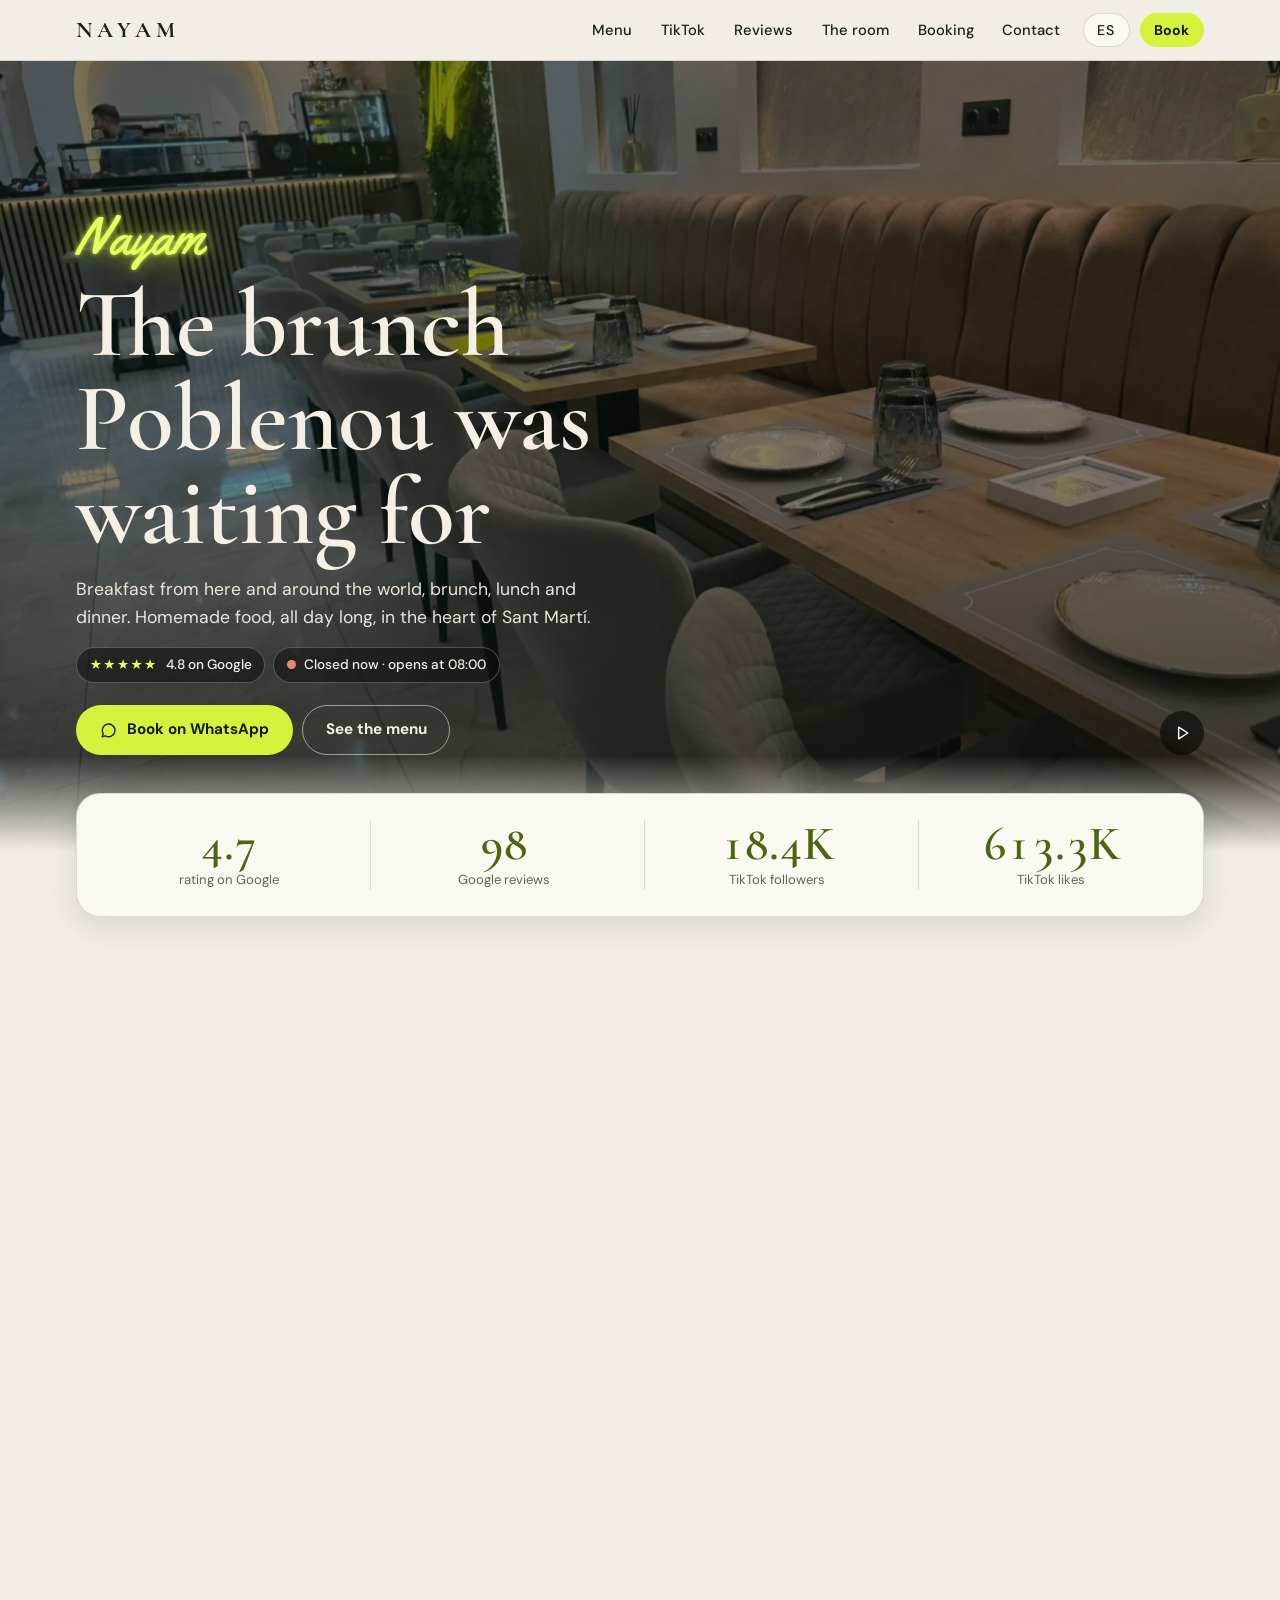
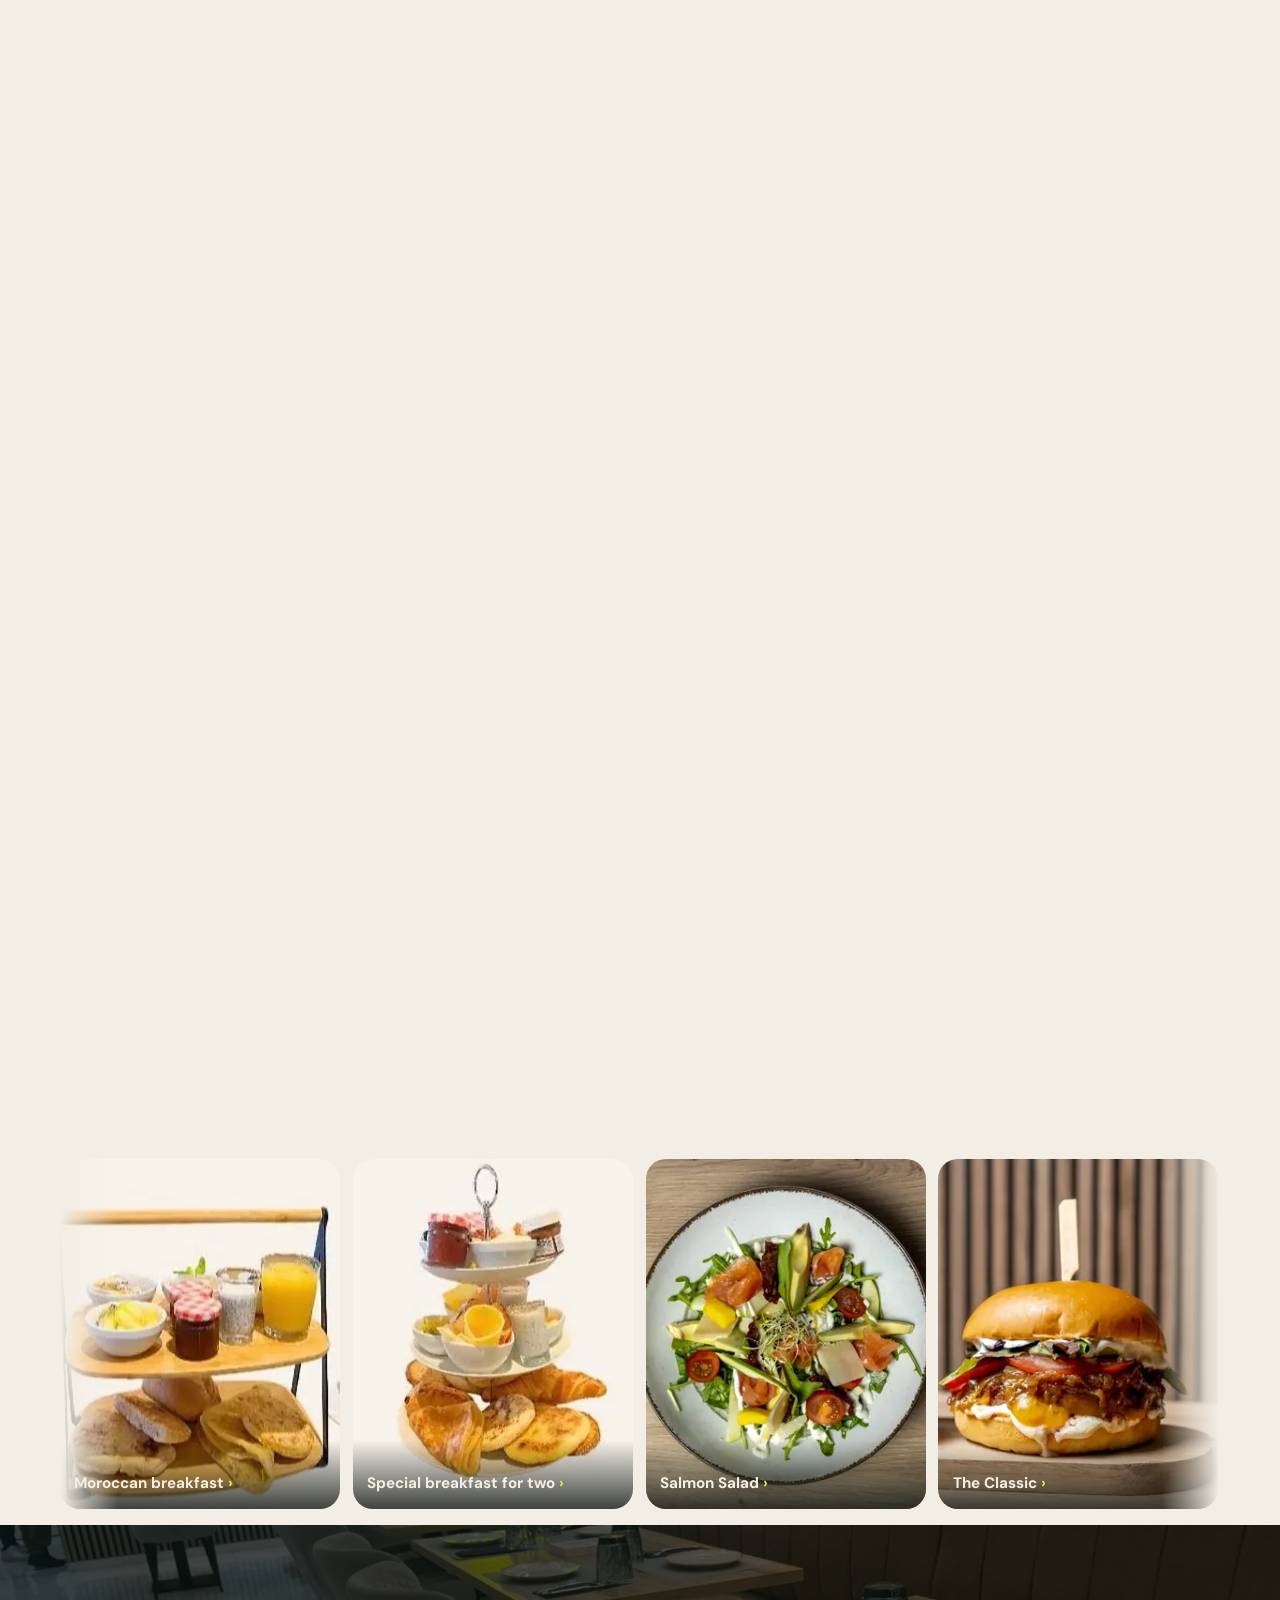
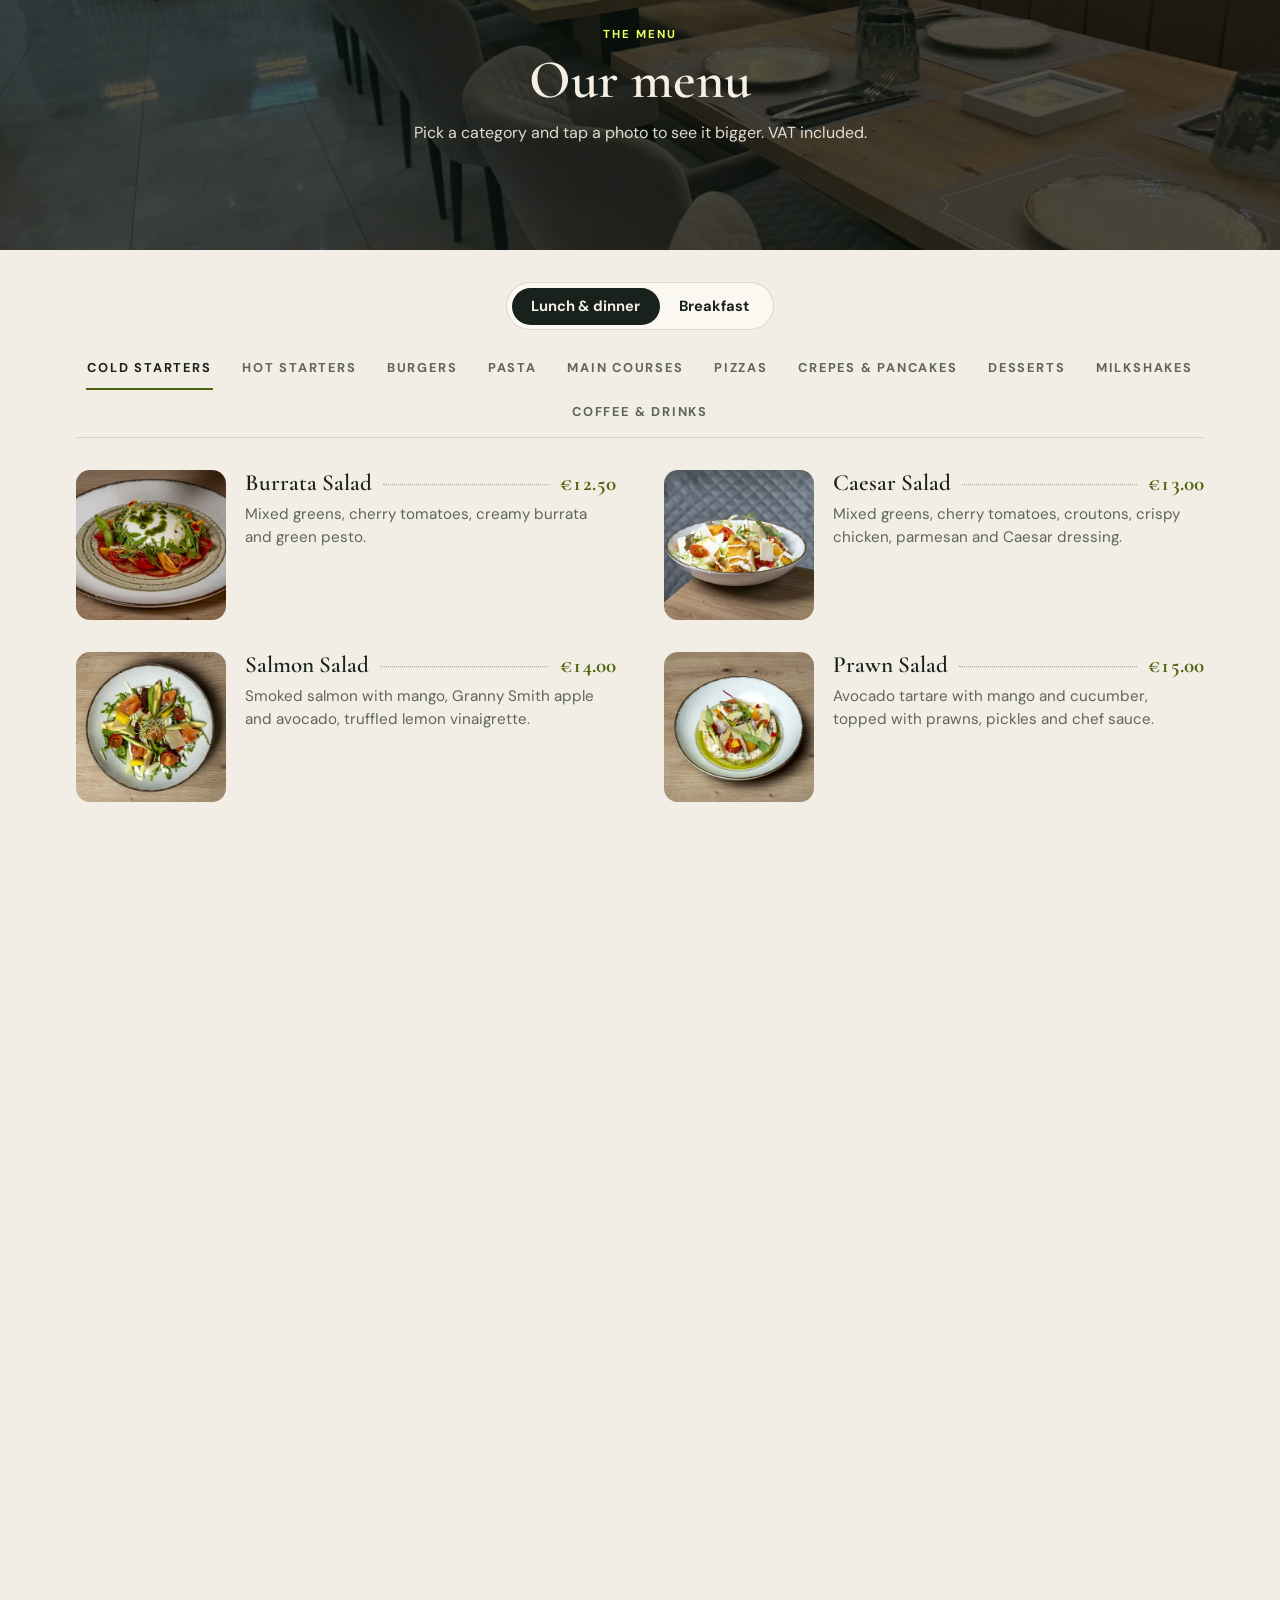
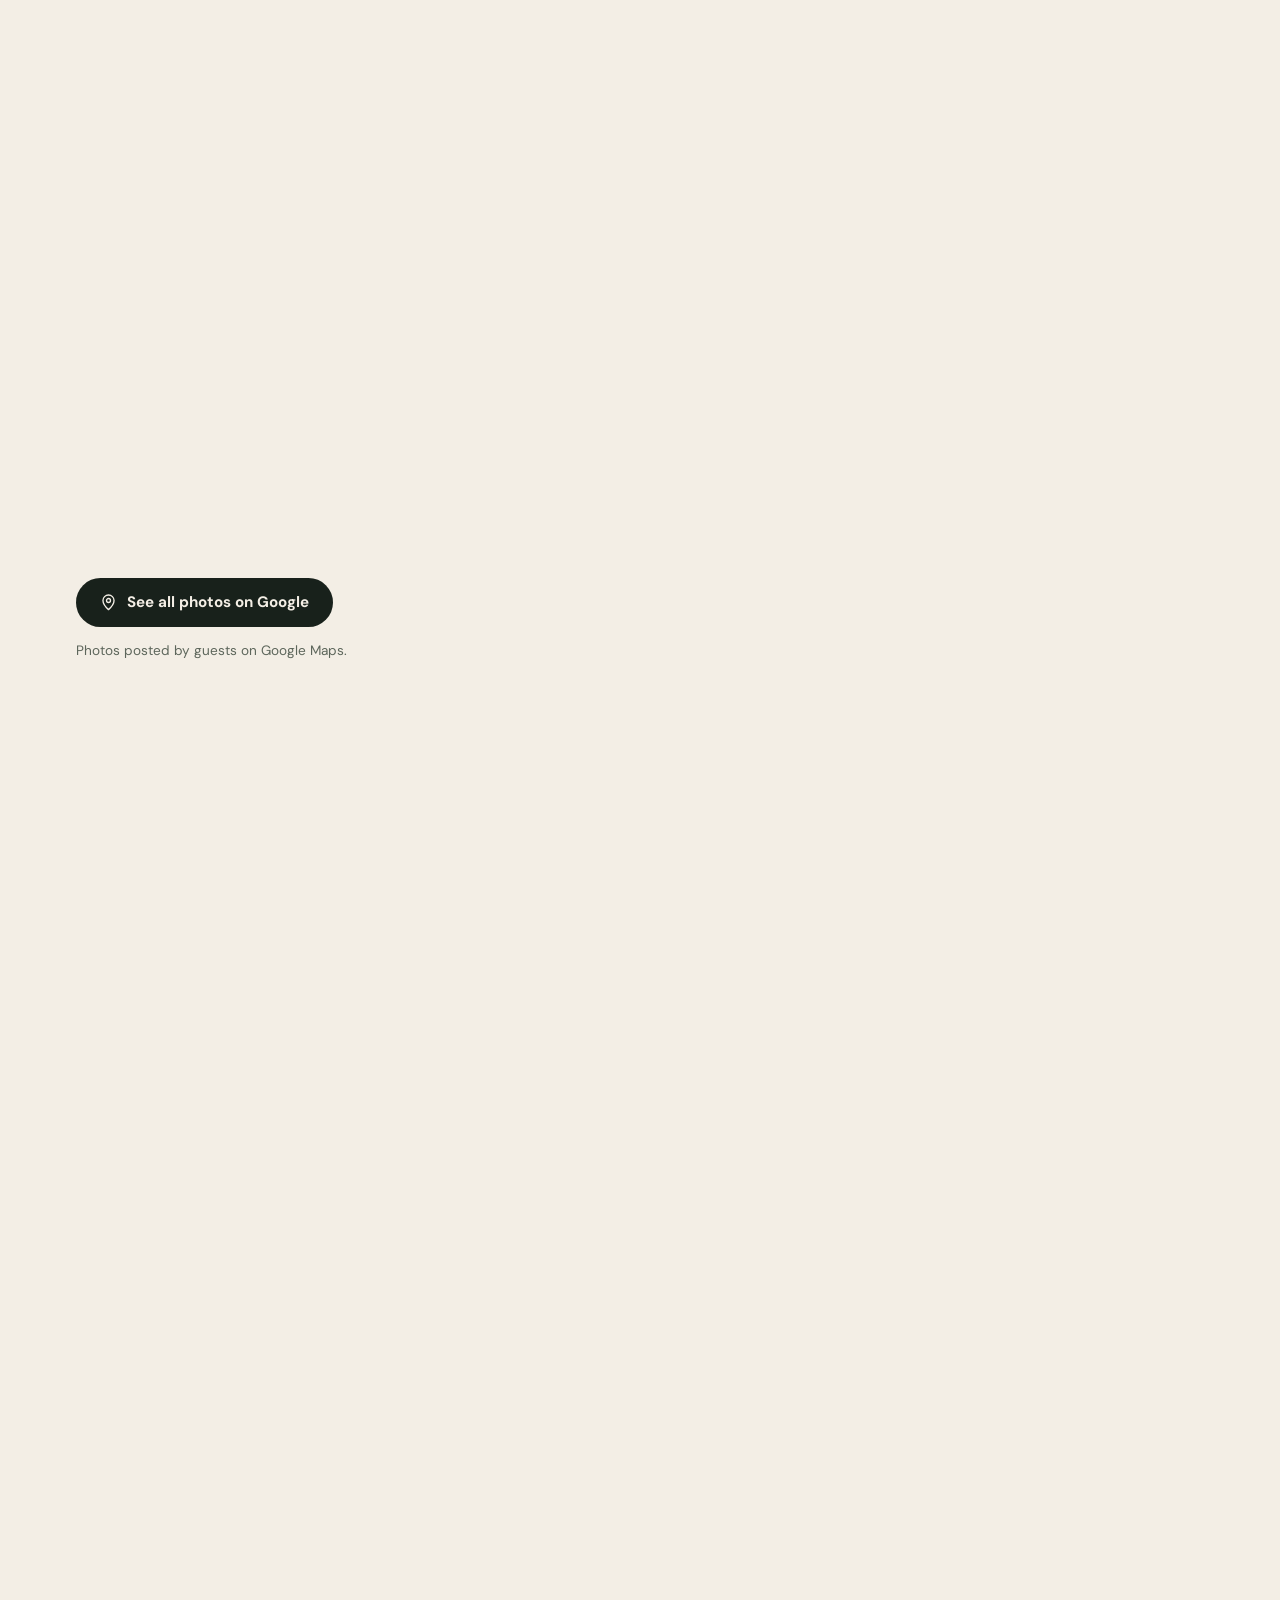
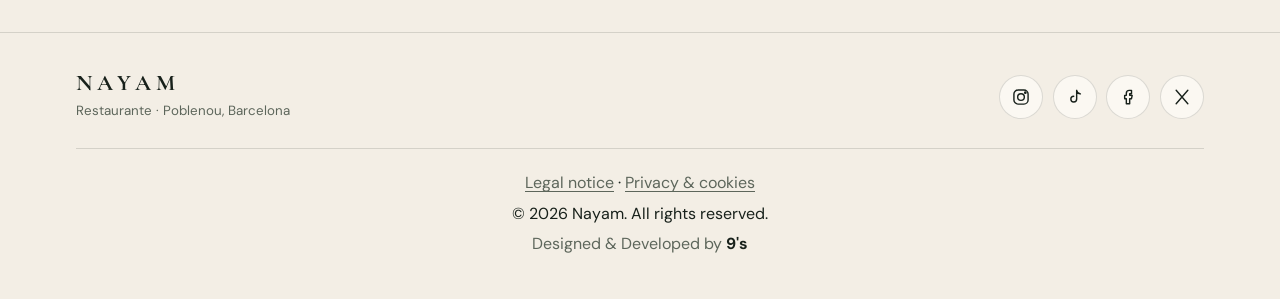
==== commit 94c997da: "RGPD: aviso legal y política de privacidad con los datos del titular, enlaces en los pies y sitemap " ====
--- a/index.html
+++ b/index.html
@@ -249,6 +249,7 @@
     <div><a class="brand" href="#inicio">NAYAM</a><br><small>Restaurante &middot; Poblenou, Barcelona</small></div>
     <div class="soc" id="soc"></div>
     <div class="legal">
+      <p class="legal-links"><a href="aviso-legal/" data-i18n="lAviso">Aviso legal</a> &middot; <a href="privacidad/" data-i18n="lPriv">Privacidad y cookies</a></p>
       <p>&copy; 2026 Nayam. <span data-i18n="rights">Todos los derechos reservados.</span></p>
       <p class="credit">Designed &amp; Developed by <b>9's</b></p>
     </div>
--- a/css/styles.css
+++ b/css/styles.css
@@ -397,3 +397,6 @@
 @media(min-width:900px){.ttlist{min-height:0}}
 .stats ul{min-height:9.5rem}
 @media(min-width:760px){.stats ul{min-height:6rem}}
+/* enlaces legales del pie */
+.legal-links a{color:var(--muted);text-underline-offset:3px}
+.legal-links a:hover{color:var(--fg)}
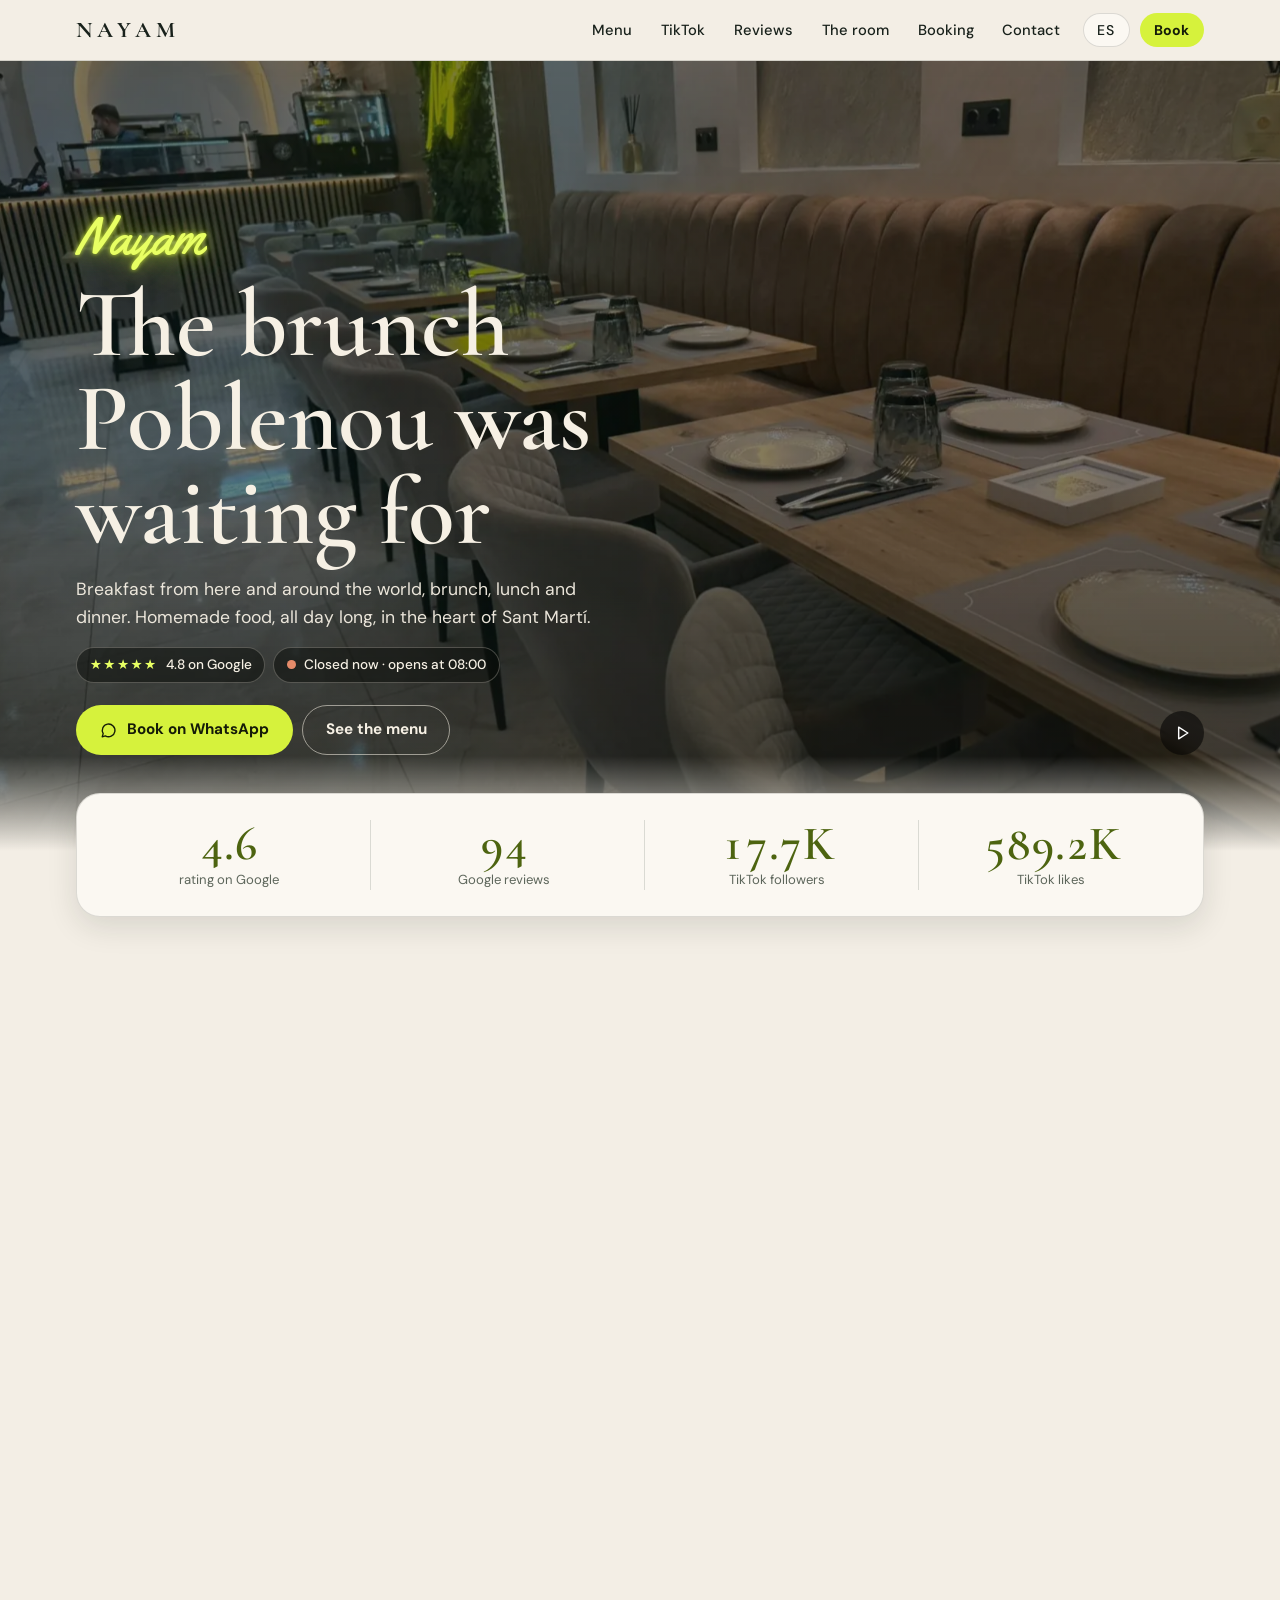
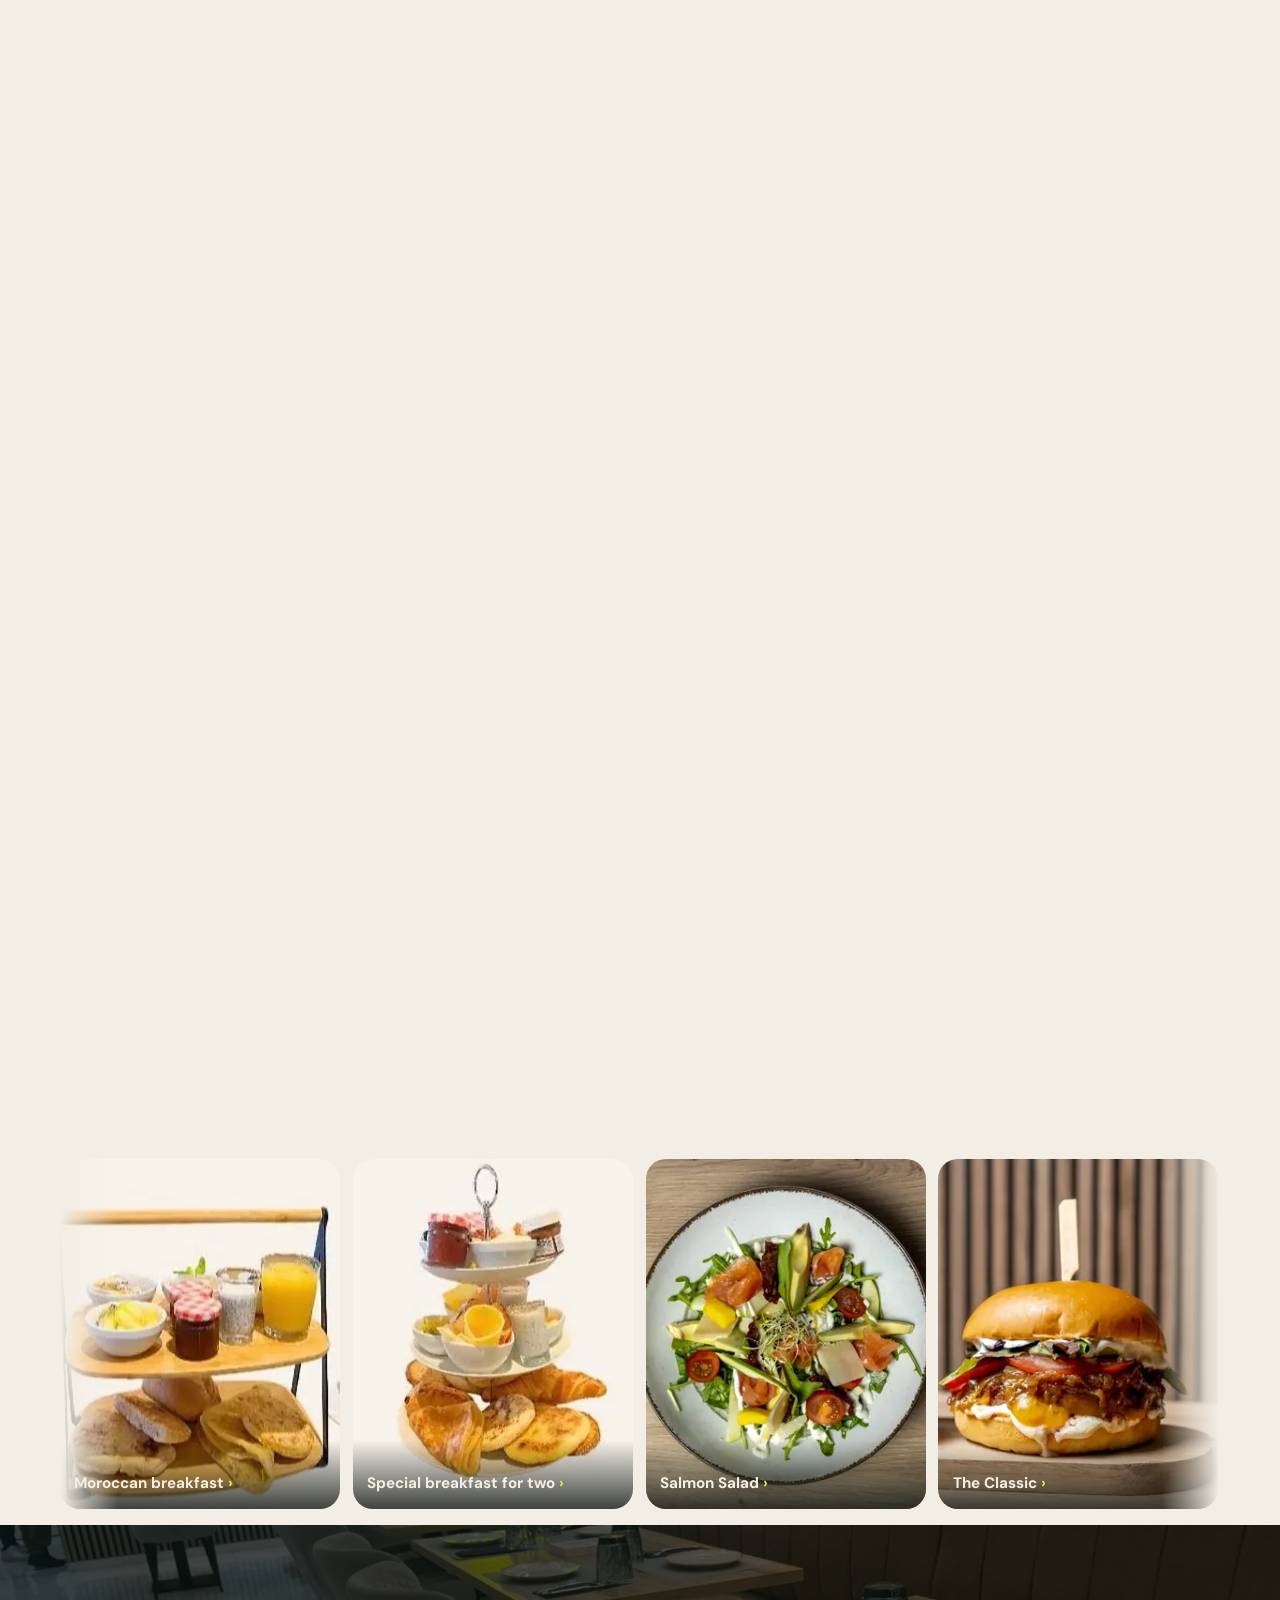
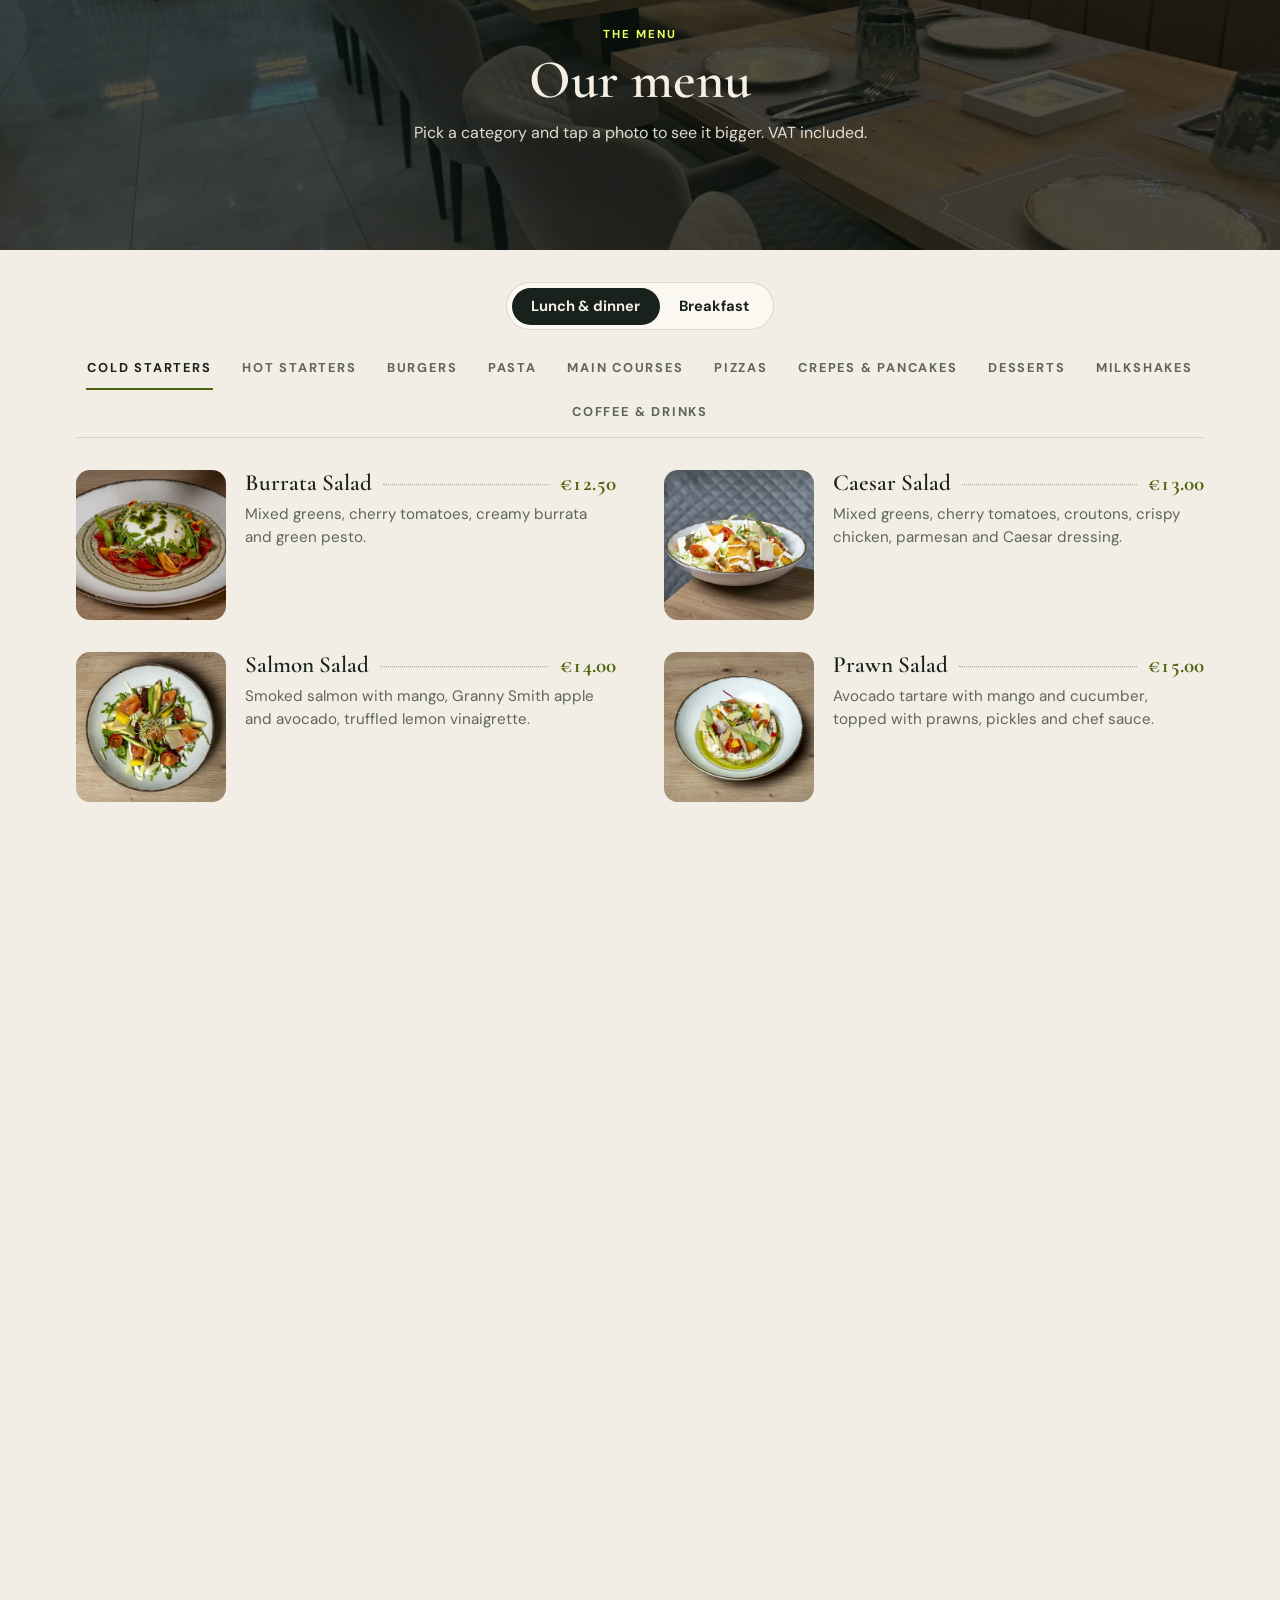
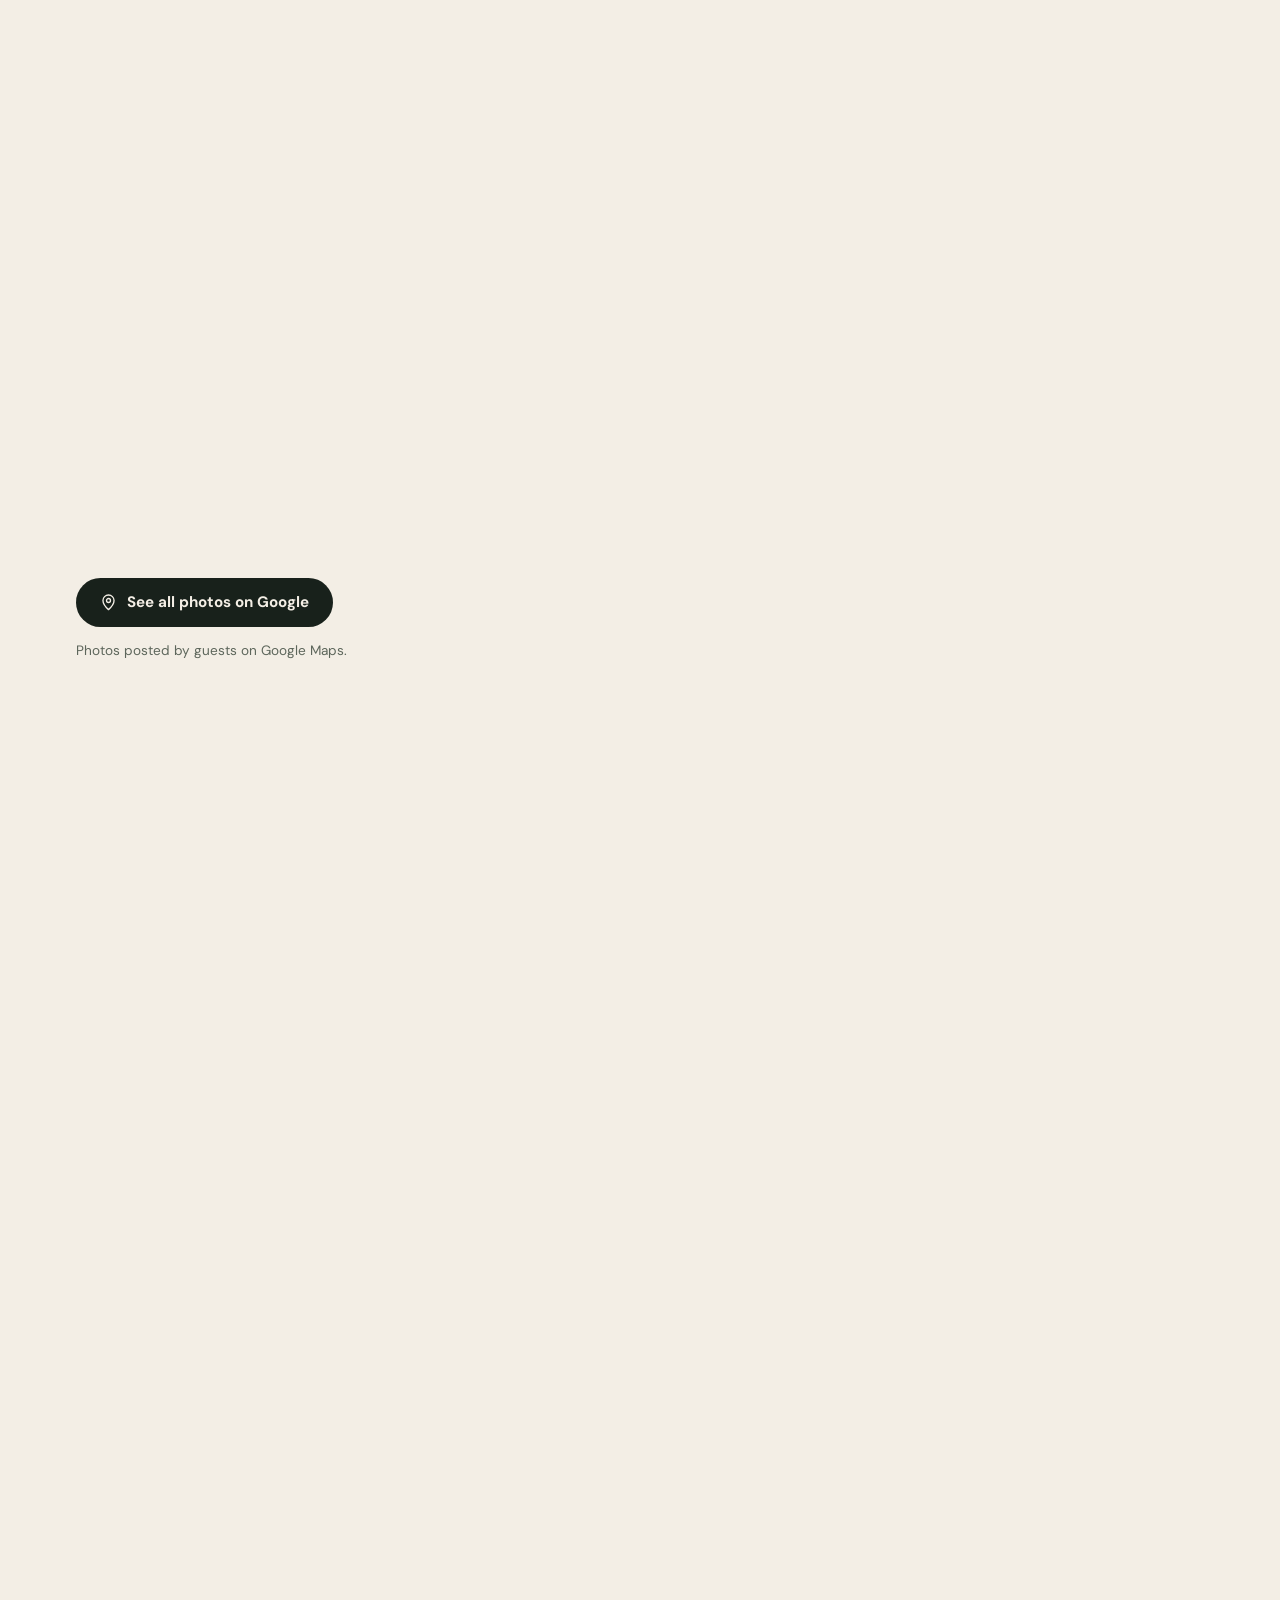
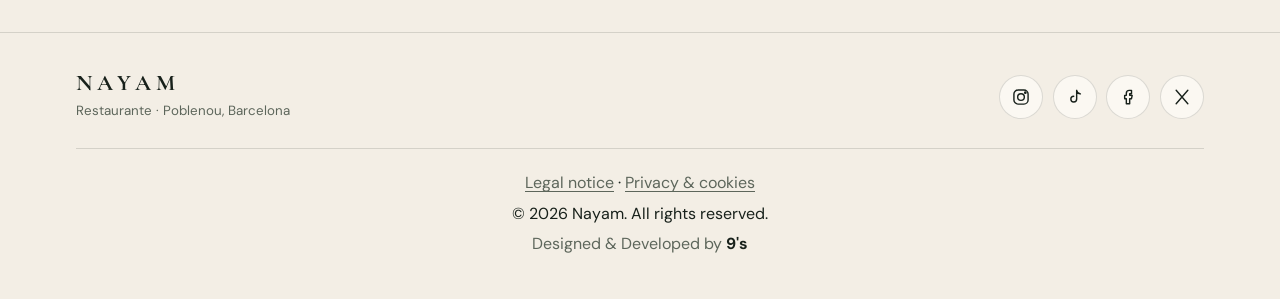
==== commit 1da21665: "Aviso informativo de cookies en la web, el QR y las páginas legales; política actualizada Co-Authore" ====
--- a/index.html
+++ b/index.html
@@ -24,6 +24,7 @@
 <link rel="preload" as="image" href="assets/img/local-banqueta-m.webp" imagesrcset="assets/img/local-banqueta-s.webp 700w, assets/img/local-banqueta-m.webp 1000w, assets/img/local-banqueta-l.webp 1800w" imagesizes="100vw" fetchpriority="high">
 <link rel="stylesheet" href="css/fonts.css">
 <link rel="stylesheet" href="css/styles.css">
+<link rel="stylesheet" href="css/cookies.css">
 
 <script type="application/ld+json">
 {
@@ -269,6 +270,7 @@
 <script src="js/data.js" defer></script>
 <script src="js/i18n.js" defer></script>
 <script src="js/main.js" defer></script>
+<script src="js/cookies.js" data-policy="privacidad/#cookies" defer></script>
 <!-- Estadísticas de visitas (GoatCounter): sin cookies ni datos personales -->
 <script data-goatcounter="https://9-s.goatcounter.com/count" async src="https://gc.zgo.at/count.js"></script>
 </body>
--- a/css/cookies.css
+++ b/css/cookies.css
@@ -0,0 +1,19 @@
+/* Aviso informativo de cookies: tarjeta flotante abajo, mismo estilo oscuro en todas las páginas */
+.ckn{position:fixed;z-index:56;left:0;right:0;bottom:max(12px,env(safe-area-inset-bottom,0px));
+  width:min(640px,calc(100% - 24px - env(safe-area-inset-left,0px) - env(safe-area-inset-right,0px)));margin-inline:auto;display:flex;flex-wrap:wrap;align-items:center;gap:.7rem 1.2rem;padding:1rem 1.1rem;border-radius:20px;
+  background:rgba(22,31,25,.96);color:#f1eadc;border:1px solid rgba(241,234,220,.18);box-shadow:0 18px 44px rgba(0,0,0,.5);
+  -webkit-backdrop-filter:blur(14px);backdrop-filter:blur(14px);font:400 .88rem/1.45 "DM Sans",system-ui,-apple-system,"Segoe UI",sans-serif;
+  opacity:0;transform:translateY(16px);transition:opacity .35s ease,transform .35s ease}
+.ckn.in{opacity:1;transform:none}
+.ckn.out{opacity:0;transform:translateY(16px)}
+.ckn-tx{flex:1 1 280px;min-width:0}
+.ckn-t{display:block;font-size:.95rem;margin-bottom:.15rem}
+.ckn-p{margin:0;color:#b4bdaf}
+.ckn-bt{display:flex;align-items:center;gap:.5rem;flex:none}
+.ckn-more{color:#f1eadc;font-weight:500;text-underline-offset:3px;padding:.7rem .5rem;white-space:nowrap}
+.ckn-ok{border:0;border-radius:99px;background:#d6f23c;color:#141b08;font:700 .92rem/1 "DM Sans",system-ui,sans-serif;padding:.85rem 1.3rem;min-height:44px;cursor:pointer}
+.ckn a:focus-visible,.ckn button:focus-visible{outline:2px solid #d6f23c;outline-offset:3px;border-radius:8px}
+@media(max-width:560px){.ckn{padding:.9rem 1rem}.ckn-bt{width:100%;justify-content:space-between}.ckn-ok{flex:1}}
+/* en móvil, por encima de la barra inferior de la web */
+body.has-mbar .ckn{bottom:calc(5.4rem + env(safe-area-inset-bottom,0px))}
+@media(prefers-reduced-motion:reduce){.ckn{transition:none}}
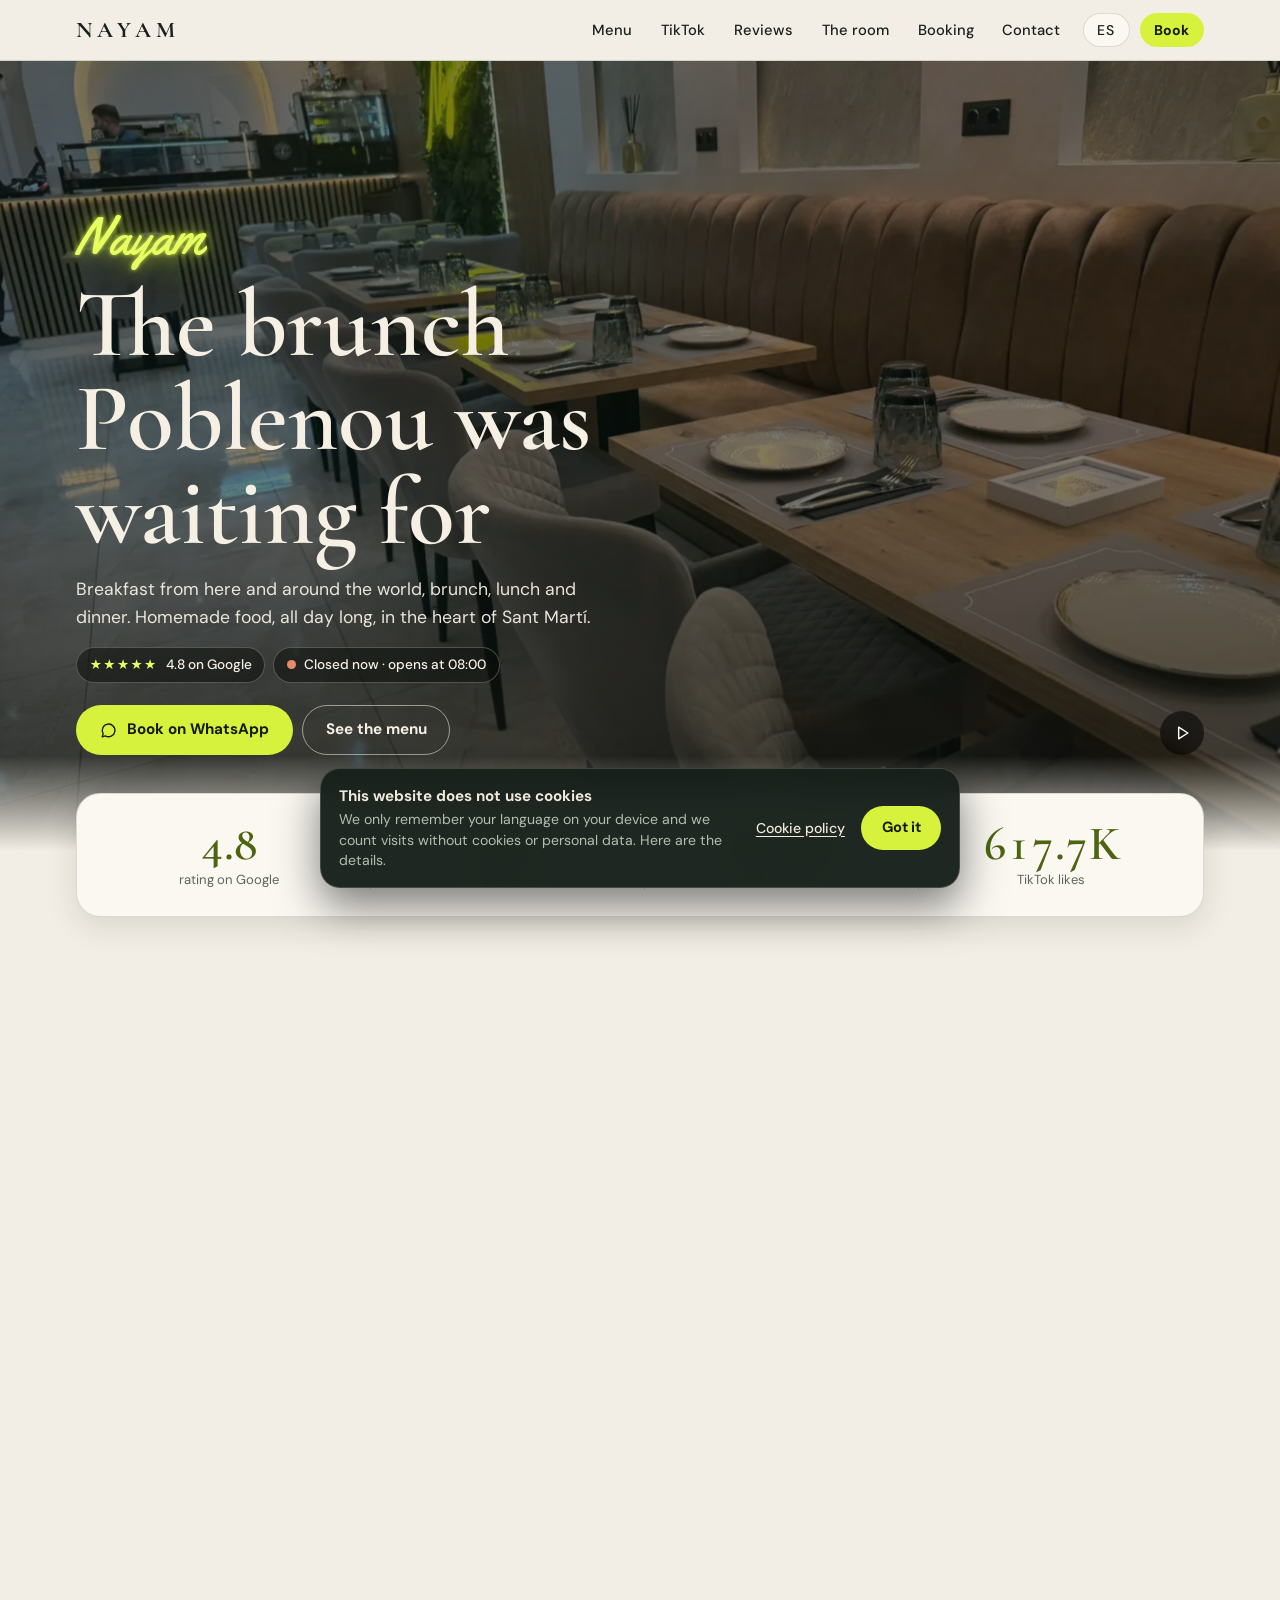
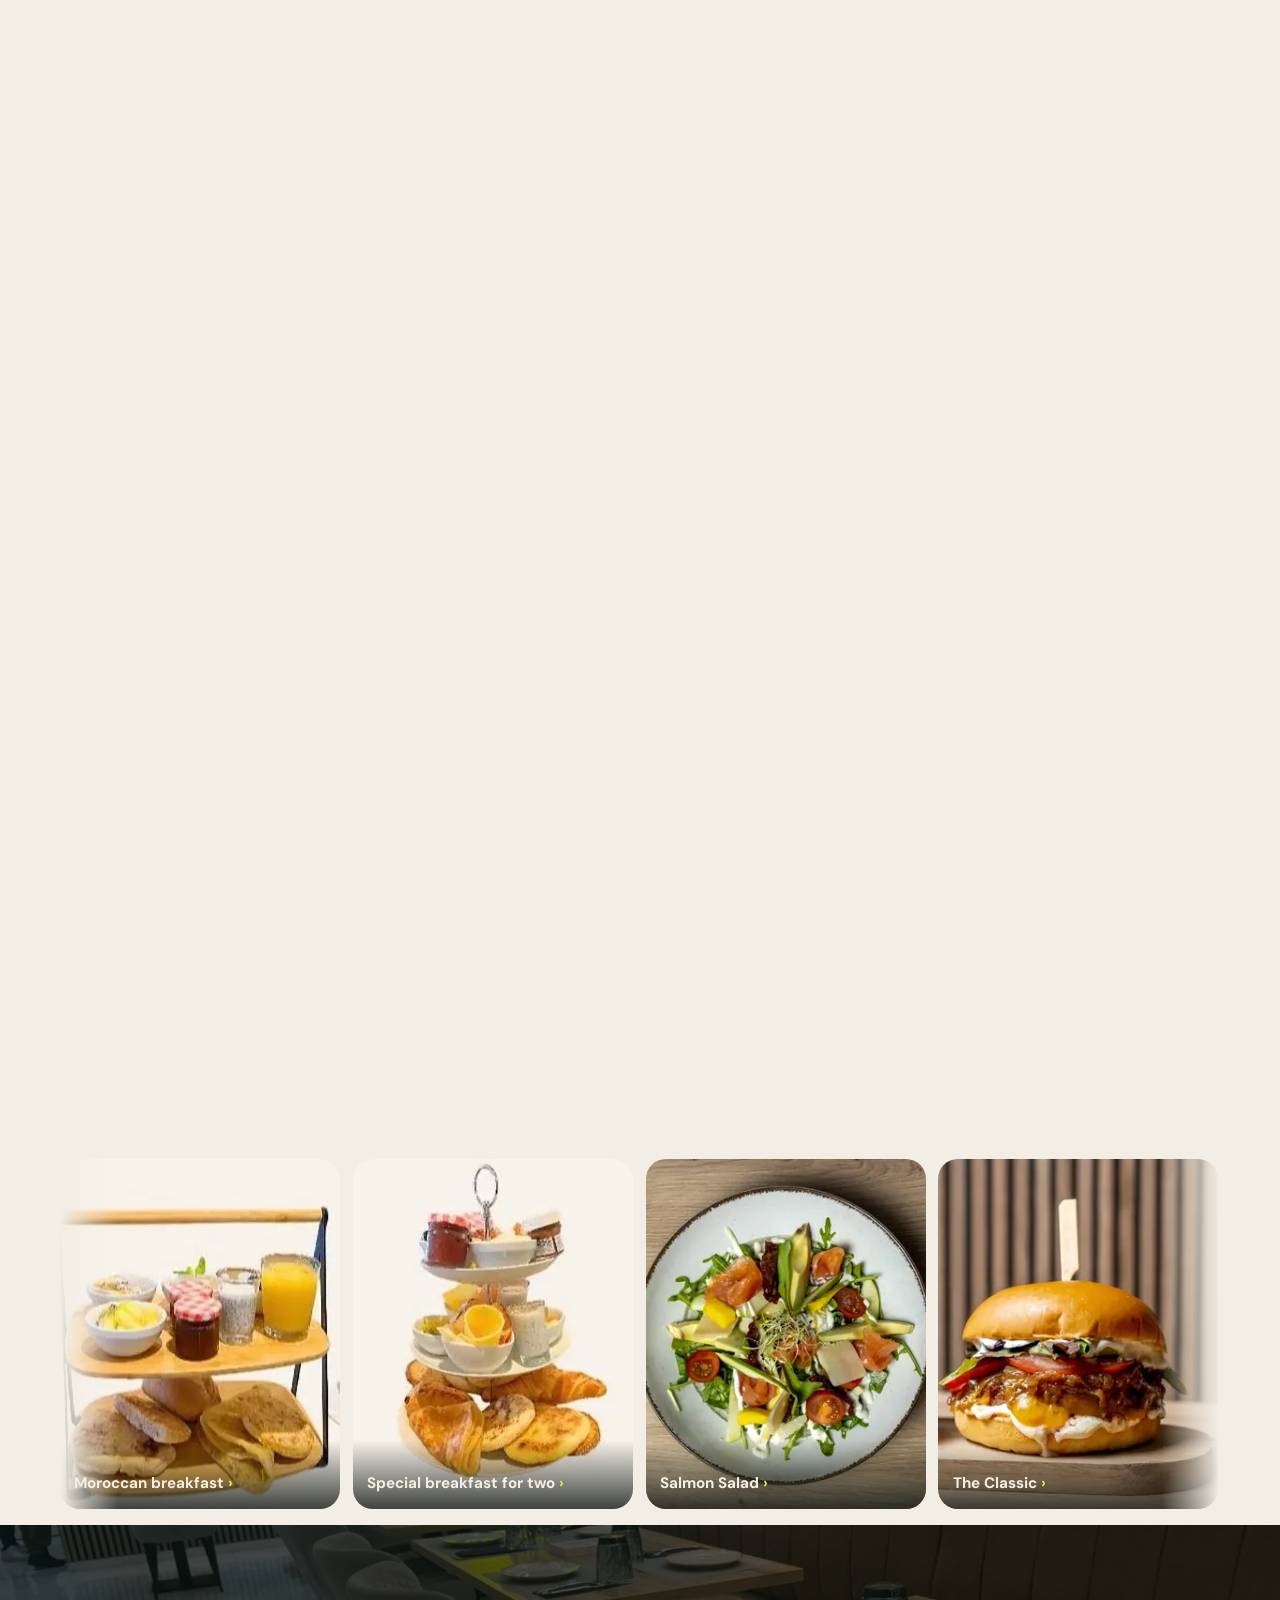
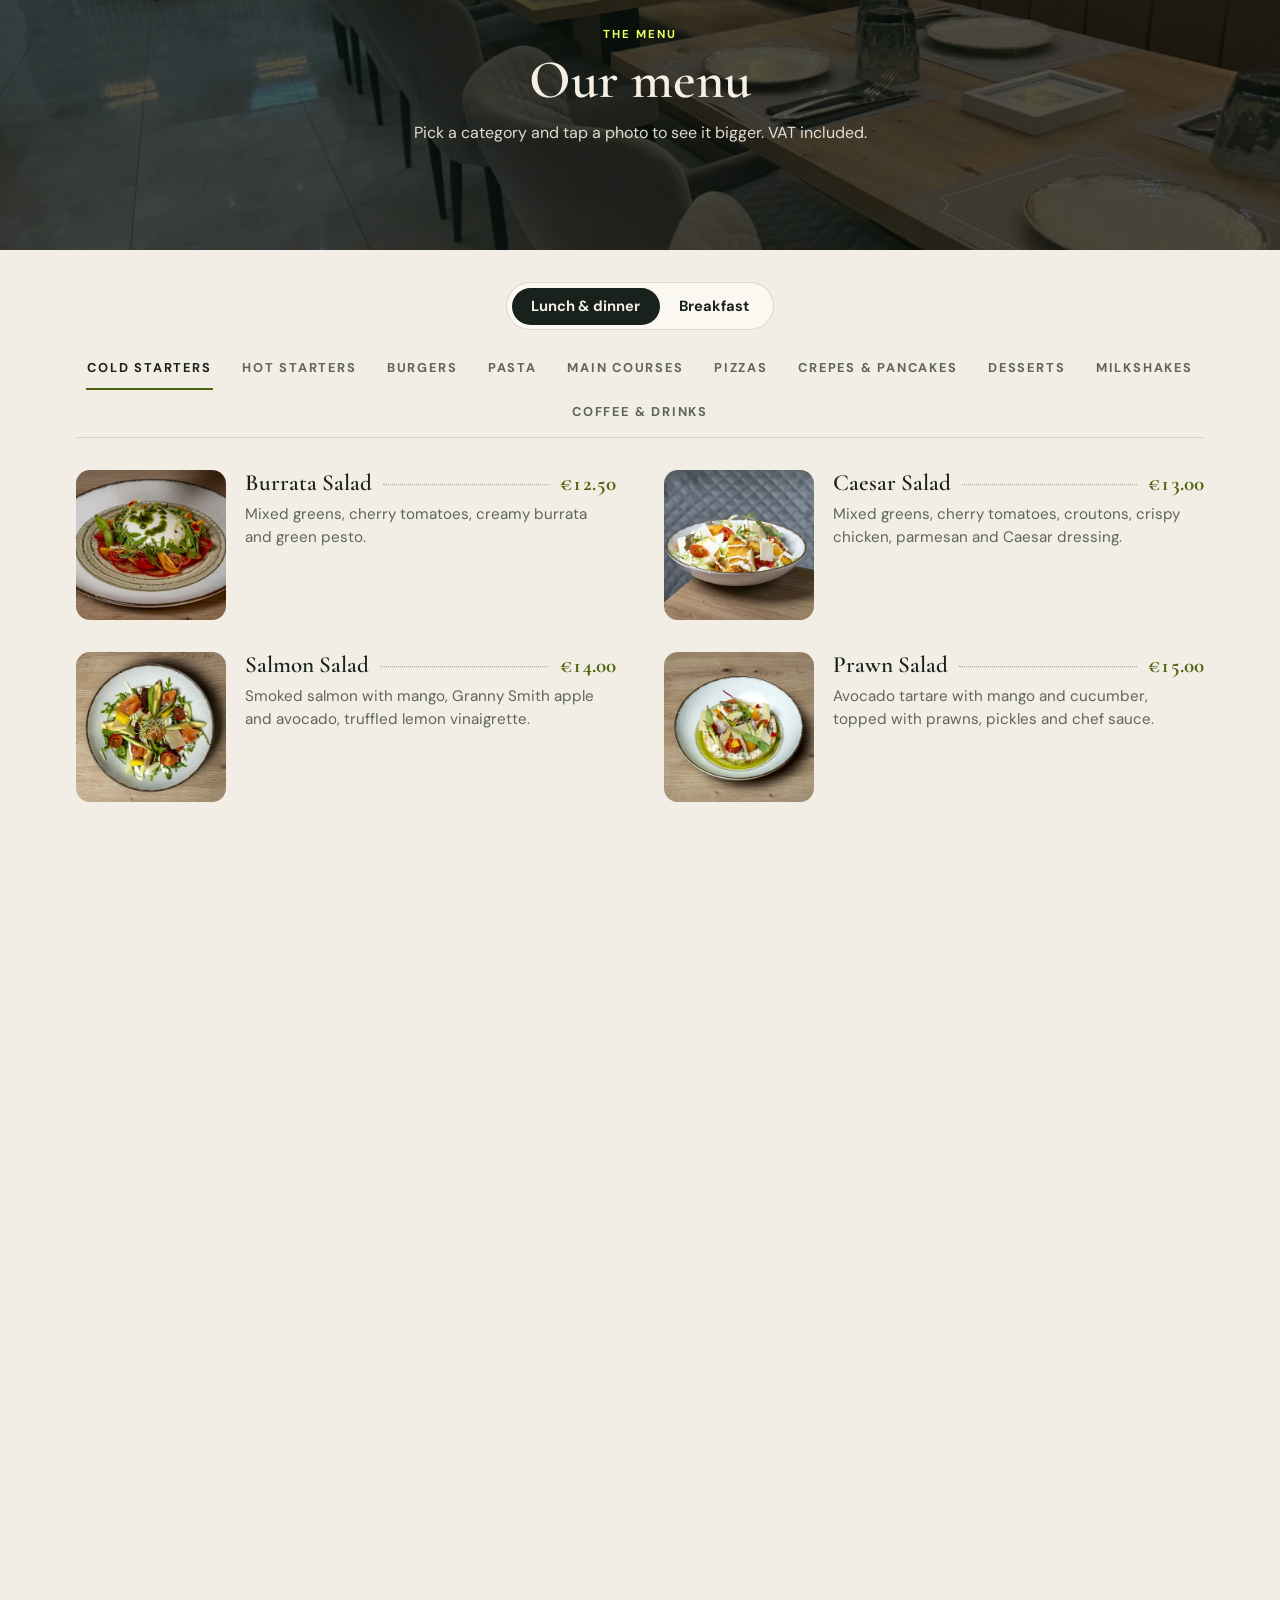
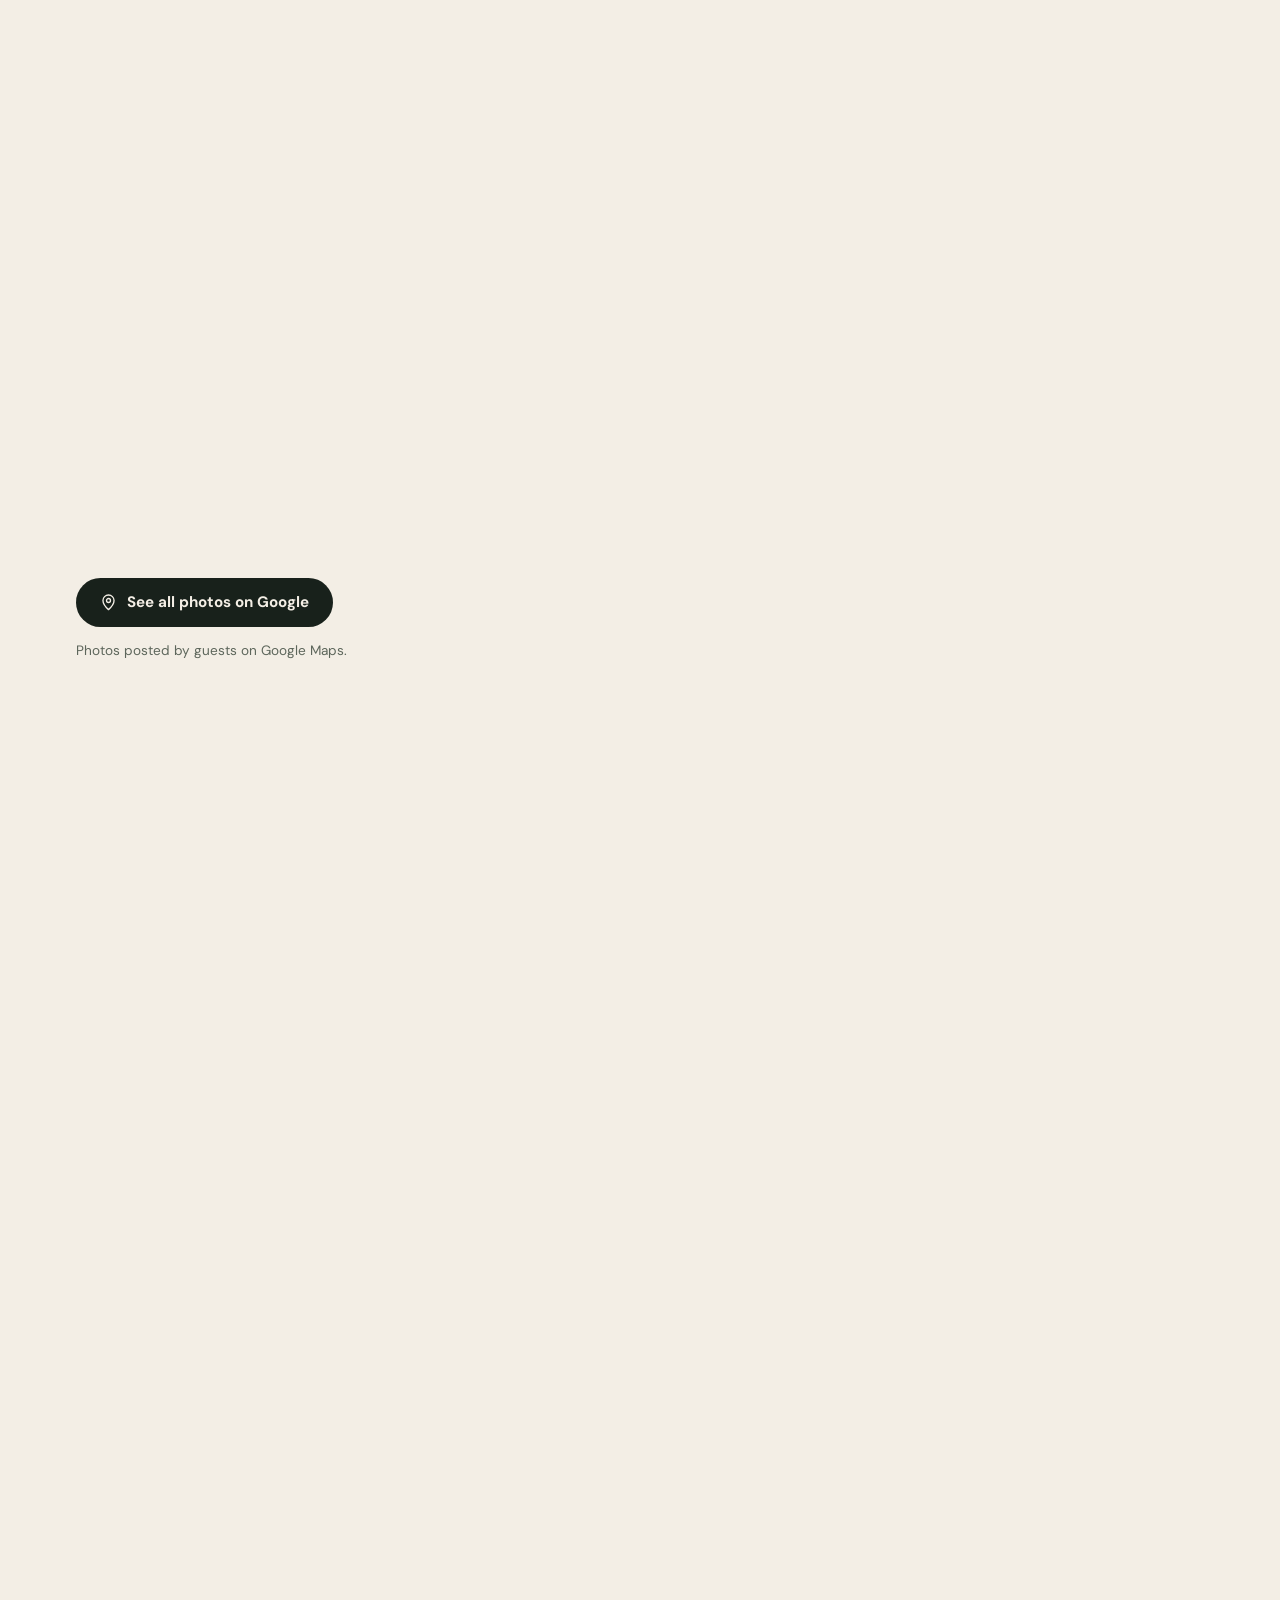
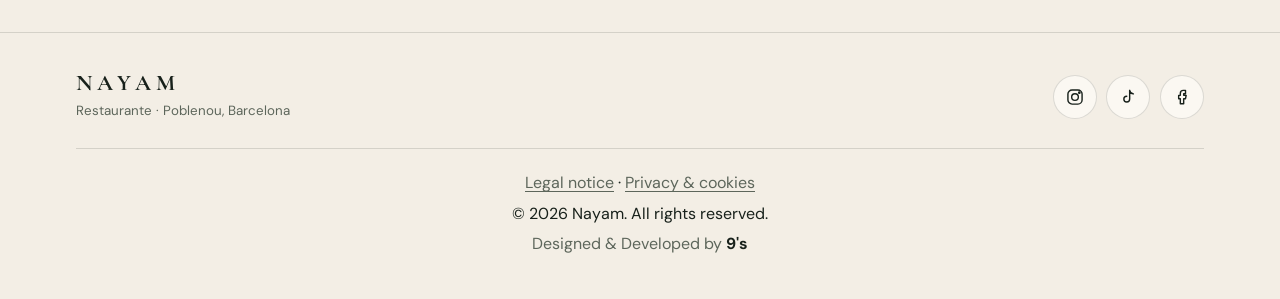
==== commit 3ed86e64: "Revisión final: enlace de cookies descriptivo, rendimiento móvil, datos estructurados, 404, ancla de" ====
--- a/index.html
+++ b/index.html
@@ -24,14 +24,18 @@
 <link rel="preload" as="image" href="assets/img/local-banqueta-m.webp" imagesrcset="assets/img/local-banqueta-s.webp 700w, assets/img/local-banqueta-m.webp 1000w, assets/img/local-banqueta-l.webp 1800w" imagesizes="100vw" fetchpriority="high">
 <link rel="stylesheet" href="css/fonts.css">
 <link rel="stylesheet" href="css/styles.css">
-<link rel="stylesheet" href="css/cookies.css">
 
 <script type="application/ld+json">
 {
   "@context": "https://schema.org",
   "@type": "Restaurant",
   "name": "Nayam Restaurante",
+  "url": "https://nayam.daylli9s.site/",
   "description": "Brunch, desayunos, comidas y cenas con cocina casera todo el día en Poblenou, Barcelona.",
+  "image": [
+    "https://nayam.daylli9s.site/assets/img/local-banqueta-l.webp",
+    "https://nayam.daylli9s.site/assets/img/local-neon-l.webp"
+  ],
   "telephone": "+34673327809",
   "email": "nayambarcelona@gmail.com",
   "address": {
@@ -41,15 +45,50 @@
     "postalCode": "08005",
     "addressCountry": "ES"
   },
+  "geo": {
+    "@type": "GeoCoordinates",
+    "latitude": 41.3986198,
+    "longitude": 2.2036853
+  },
   "openingHoursSpecification": [
-    { "@type": "OpeningHoursSpecification", "dayOfWeek": ["Sunday","Monday","Tuesday","Wednesday","Thursday"], "opens": "08:00", "closes": "00:00" },
-    { "@type": "OpeningHoursSpecification", "dayOfWeek": ["Friday","Saturday"], "opens": "08:00", "closes": "01:00" }
+    {
+      "@type": "OpeningHoursSpecification",
+      "dayOfWeek": [
+        "Sunday",
+        "Monday",
+        "Tuesday",
+        "Wednesday",
+        "Thursday"
+      ],
+      "opens": "08:00",
+      "closes": "00:00"
+    },
+    {
+      "@type": "OpeningHoursSpecification",
+      "dayOfWeek": [
+        "Friday",
+        "Saturday"
+      ],
+      "opens": "08:00",
+      "closes": "01:00"
+    }
   ],
+  "hasMenu": "https://nayam.daylli9s.site/#carta",
+  "servesCuisine": [
+    "Brunch",
+    "Desayunos",
+    "Casera",
+    "Pasta",
+    "Pizza",
+    "Carnes"
+  ],
+  "priceRange": "€€",
+  "acceptsReservations": true,
+  "areaServed": "Poblenou, Barcelona",
   "sameAs": [
     "https://www.instagram.com/nayambarcelona",
     "https://www.tiktok.com/@nayambarcelona",
-    "https://www.facebook.com/nayambarcelona",
-    "https://x.com/nayambarcelona"
+    "https://www.facebook.com/nayambarcelona"
   ]
 }
 </script>
@@ -101,7 +140,7 @@
       <div class="ttwrap">
         <div class="ttmain">
           <div class="ttframe" id="ttframe">
-            <video id="ttvideo" playsinline muted preload="metadata" poster="assets/img/tiktok-7696513662965550358.webp"></video>
+            <video id="ttvideo" playsinline muted preload="none"></video>
             <button type="button" class="ttpp" id="ttpp"><span class="ttico" aria-hidden="true"><svg class="i" viewBox="0 0 24 24"><path d="M8 5v14l11-7z" fill="currentColor" stroke="none"/></svg></span></button>
             <button type="button" class="ttsound" id="ttsound" aria-pressed="false"><svg class="i" viewBox="0 0 24 24" aria-hidden="true"><path d="M4 9v6h4l5 4V5L8 9H4z"/><path id="ttwave" d="M16 9a4 4 0 0 1 0 6M18.5 6.5a8 8 0 0 1 0 11"/></svg></button>
             <div class="ttbar" aria-hidden="true"><i id="ttprog"></i></div>
@@ -124,9 +163,9 @@
     <div class="wrap">
       <div class="head"><span class="eyebrow" data-i18n="momEyebrow">Más que un desayuno</span><h2 data-i18n="momTitle">Para cada momento del día</h2></div>
       <div class="moments">
-        <a class="moment" href="#desayunos" data-tab="breakfast"><img src="assets/img/moment-brunch.webp" alt="Desayuno especial para dos en Nayam" data-alt="altBreak"><video class="mvid" muted loop playsinline preload="none" aria-hidden="true" tabindex="-1"><source src="assets/video/moment-brunch-loop.mp4" type="video/mp4"></video><div><h3 data-i18n="m1t">Desayunos y brunch</h3><p data-i18n="m1p">Servidos todo el día. Del desayuno marroquí al francés.</p></div></a>
-        <a class="moment" href="#carta" data-tab="food"><img src="assets/img/carta-loop-poster.webp" alt="Plato de carne gourmet en Nayam" data-alt="altDish"><video class="mvid" muted loop playsinline preload="none" aria-hidden="true" tabindex="-1"><source src="assets/video/carta-loop.mp4" type="video/mp4"></video><div><h3 data-i18n="m2t">Comida y cena</h3><p data-i18n="m2p">Ensaladas, burgers, pastas, carnes y pizzas al momento.</p></div></a>
-        <a class="moment" href="#local"><img src="assets/img/moment-cafe.webp" alt="Interior del restaurante Nayam" data-alt="altCafe"><video class="mvid" muted loop playsinline preload="none" aria-hidden="true" tabindex="-1"><source src="assets/video/moment-cafe-loop.mp4" type="video/mp4"></video><div><h3 data-i18n="m3t">Café y buen ambiente</h3><p data-i18n="m3p">El rincón perfecto para compartir en Poblenou.</p></div></a>
+        <a class="moment" href="#desayunos" data-tab="breakfast"><img loading="lazy" decoding="async" src="assets/img/moment-brunch.webp" alt="Desayuno especial para dos en Nayam" data-alt="altBreak"><video class="mvid" muted loop playsinline preload="none" aria-hidden="true" tabindex="-1"><source src="assets/video/moment-brunch-loop.mp4" type="video/mp4"></video><div><h3 data-i18n="m1t">Desayunos y brunch</h3><p data-i18n="m1p">Servidos todo el día. Del desayuno marroquí al francés.</p></div></a>
+        <a class="moment" href="#carta" data-tab="food"><img loading="lazy" decoding="async" src="assets/img/carta-loop-poster.webp" alt="Plato de carne gourmet en Nayam" data-alt="altDish"><video class="mvid" muted loop playsinline preload="none" aria-hidden="true" tabindex="-1"><source src="assets/video/carta-loop.mp4" type="video/mp4"></video><div><h3 data-i18n="m2t">Comida y cena</h3><p data-i18n="m2p">Ensaladas, burgers, pastas, carnes y pizzas al momento.</p></div></a>
+        <a class="moment" href="#local"><img loading="lazy" decoding="async" src="assets/img/moment-cafe.webp" alt="Interior del restaurante Nayam" data-alt="altCafe"><video class="mvid" muted loop playsinline preload="none" aria-hidden="true" tabindex="-1"><source src="assets/video/moment-cafe-loop.mp4" type="video/mp4"></video><div><h3 data-i18n="m3t">Café y buen ambiente</h3><p data-i18n="m3p">El rincón perfecto para compartir en Poblenou.</p></div></a>
       </div>
     </div>
   </section>
@@ -140,6 +179,7 @@
   </section>
 
   <section id="carta" class="carta">
+    <span id="desayunos" class="anchor"></span>
     <div class="menubanner">
       <img src="assets/img/local-banqueta-l.webp" alt="">
       <div class="wrap"><span class="eyebrow" data-i18n="menuEyebrow">La carta</span><h2 data-i18n="menuTitle">Nuestra carta</h2><p data-i18n="menuLead">Elige una categoría y toca la foto para verla más grande. Precios con IVA incluido.</p></div>
--- a/css/styles.css
+++ b/css/styles.css
@@ -400,3 +400,5 @@
 /* enlaces legales del pie */
 .legal-links a{color:var(--muted);text-underline-offset:3px}
 .legal-links a:hover{color:var(--fg)}
+
+.anchor{display:block;height:0;overflow:hidden}
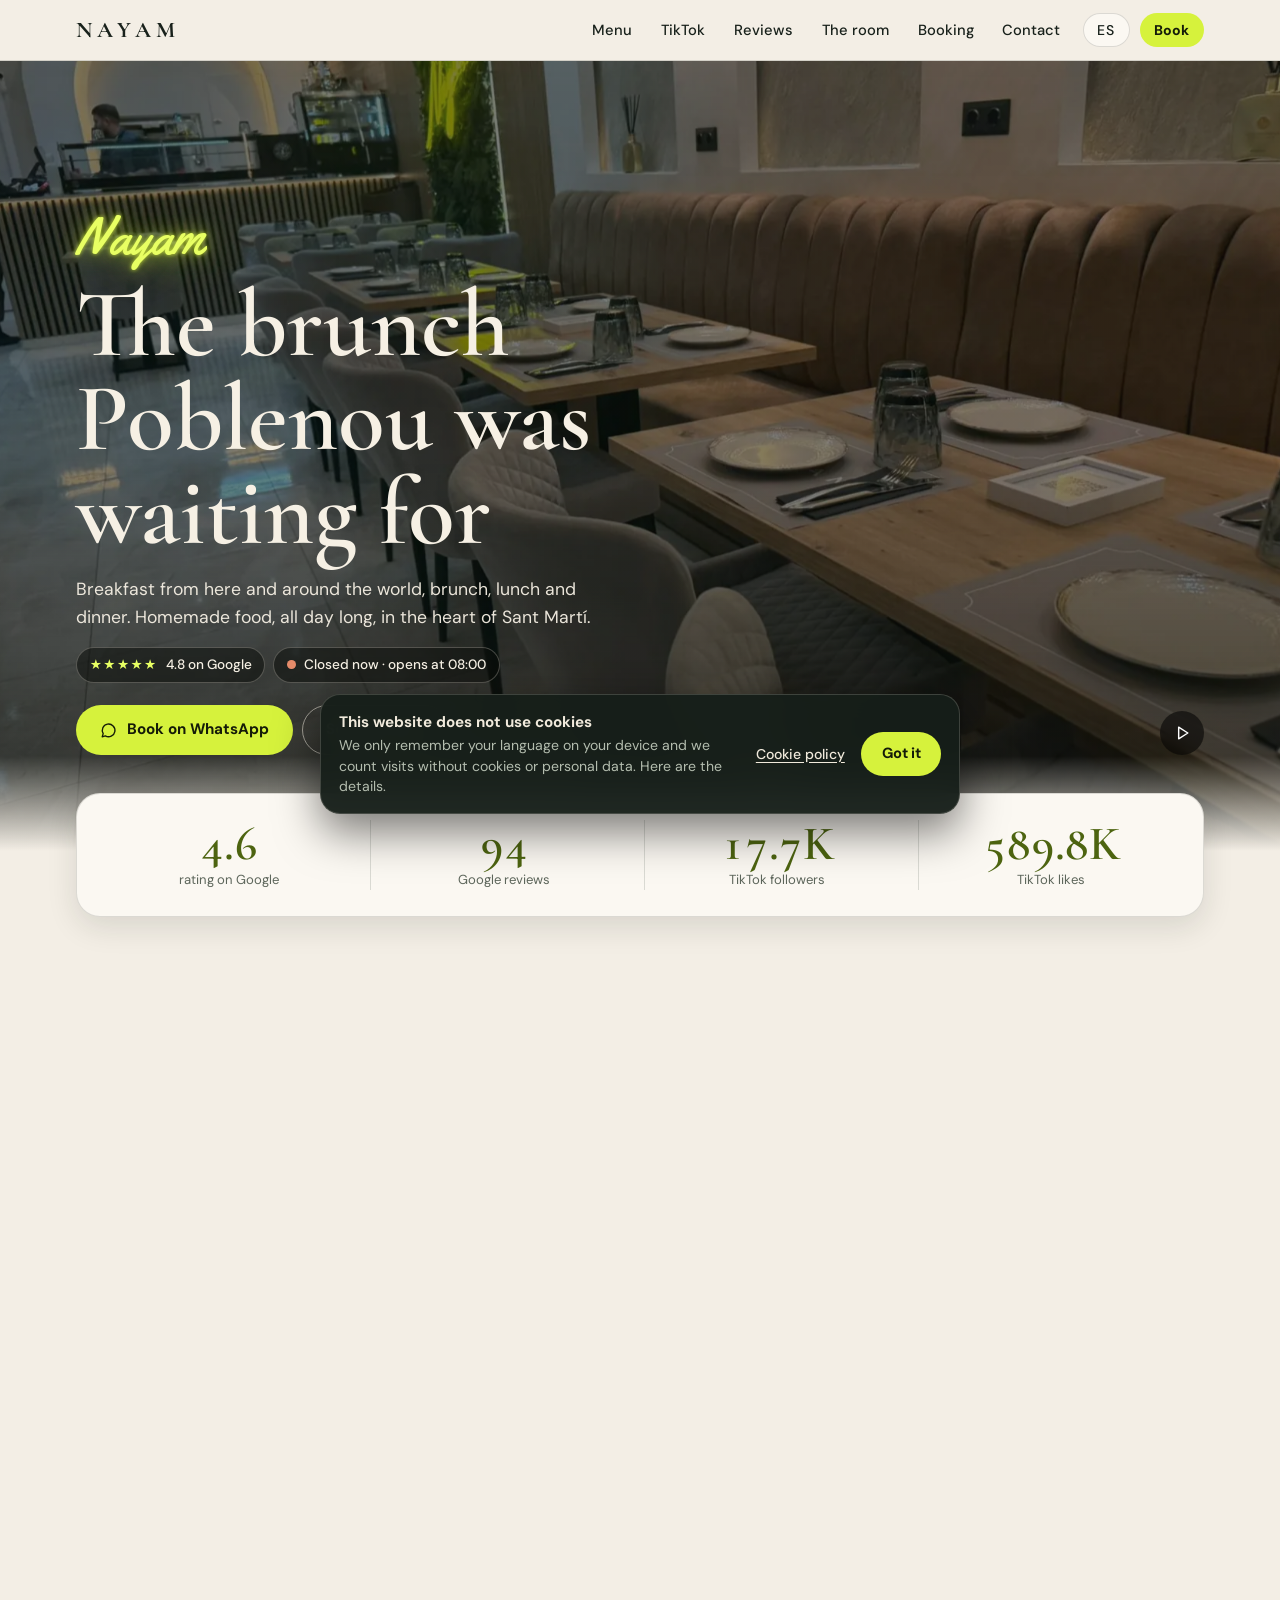
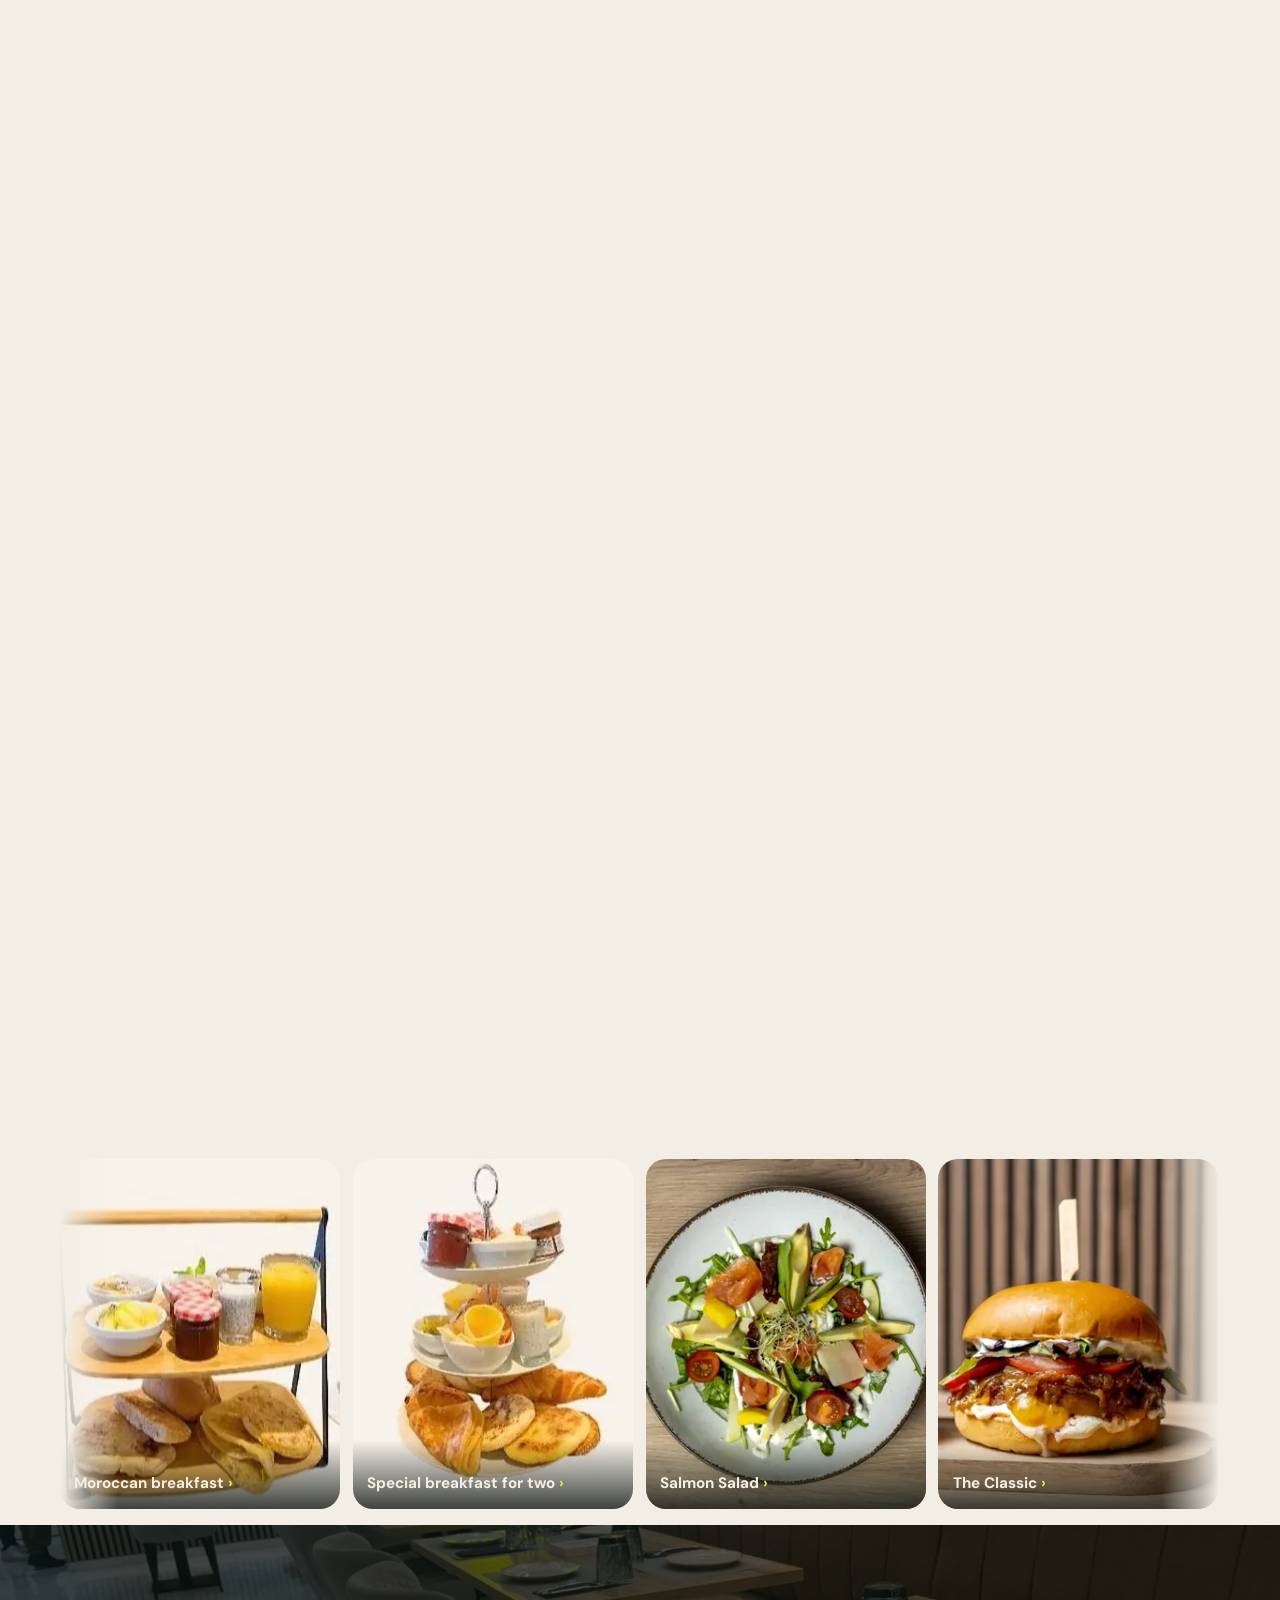
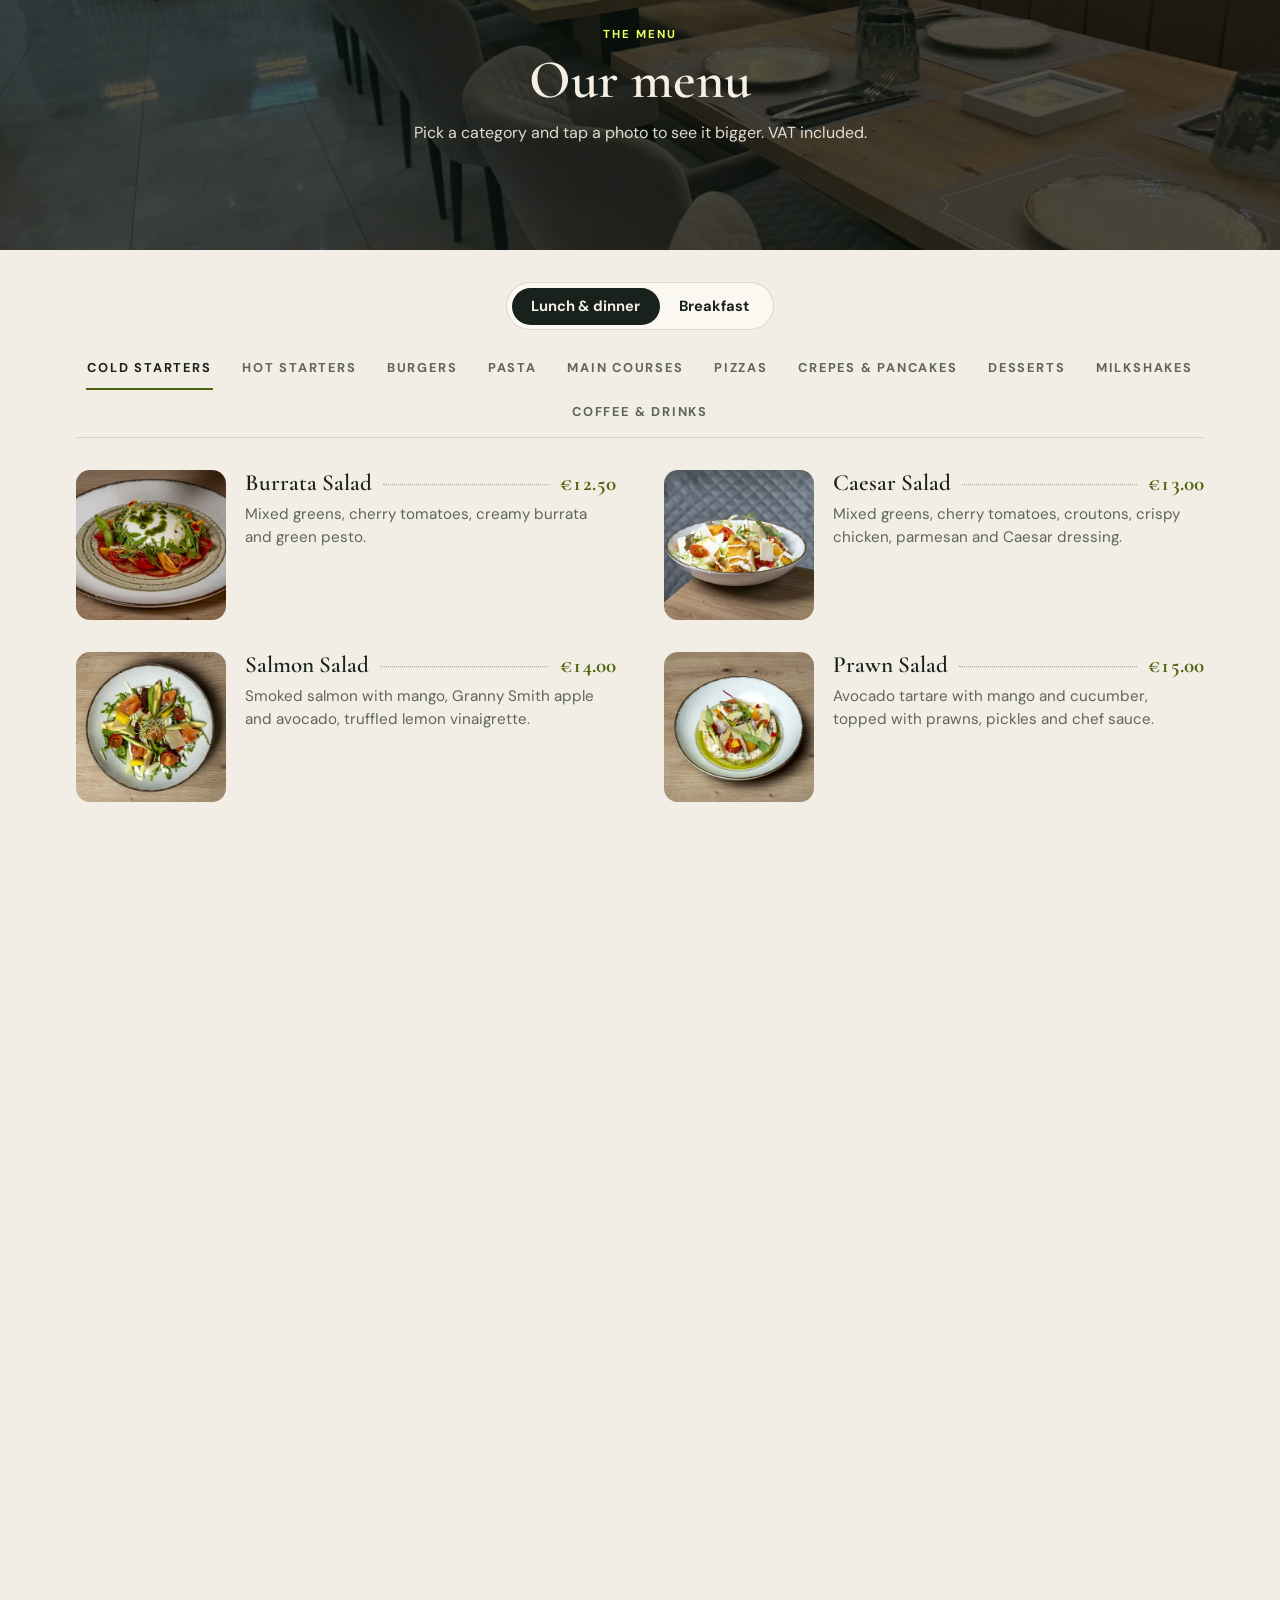
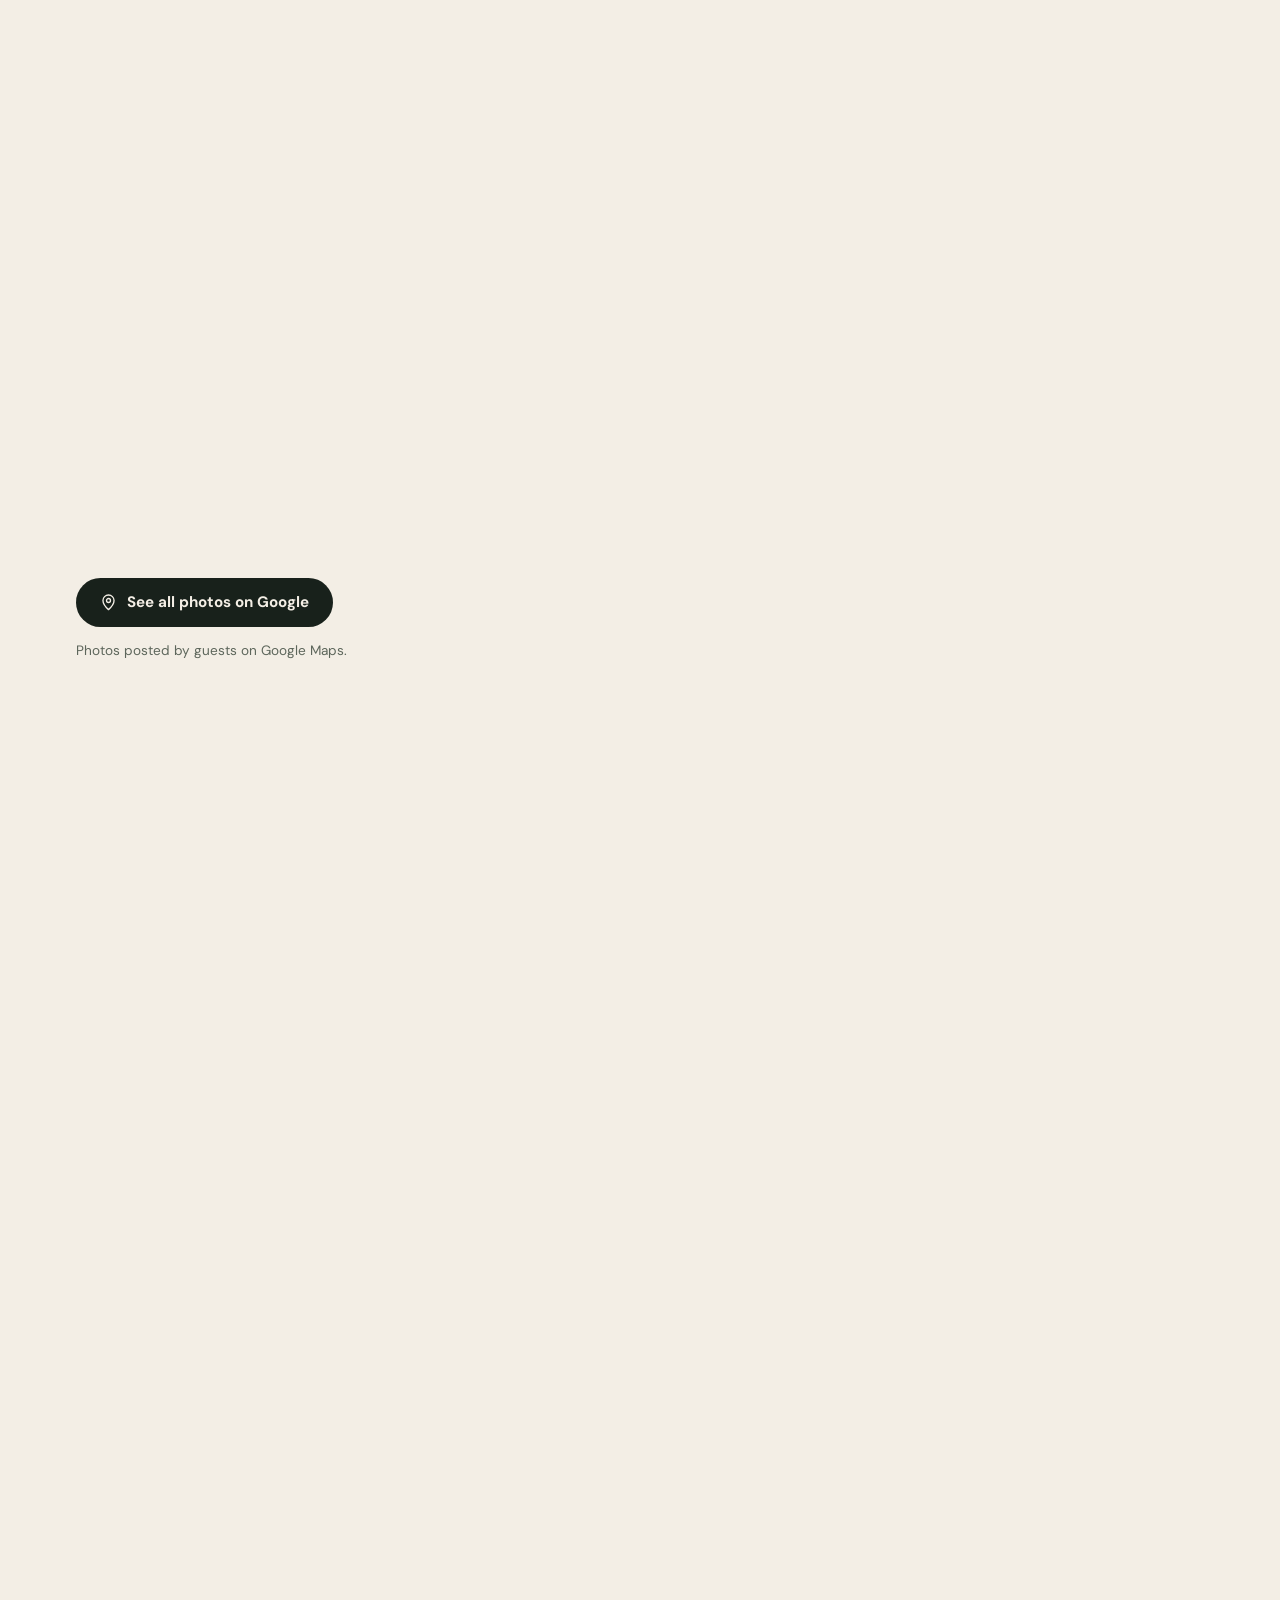
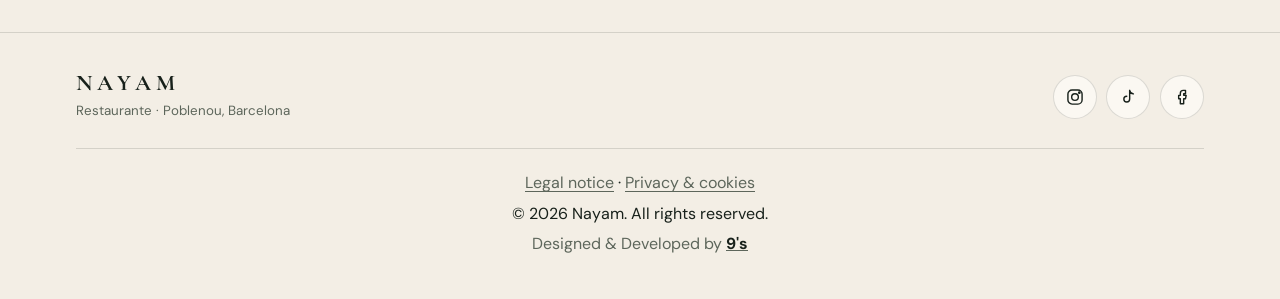
==== commit dbe94076: "Add files via upload" ====
--- a/index.html
+++ b/index.html
@@ -292,7 +292,7 @@
     <div class="legal">
       <p class="legal-links"><a href="aviso-legal/" data-i18n="lAviso">Aviso legal</a> &middot; <a href="privacidad/" data-i18n="lPriv">Privacidad y cookies</a></p>
       <p>&copy; 2026 Nayam. <span data-i18n="rights">Todos los derechos reservados.</span></p>
-      <p class="credit">Designed &amp; Developed by <b>9's</b></p>
+      <p class="credit">Designed &amp; Developed by <a href="https://webbuild.daylli9s.site" target="_blank" rel="noopener noreferrer"><b>9's</b></a></p>
     </div>
   </div>
 </footer>
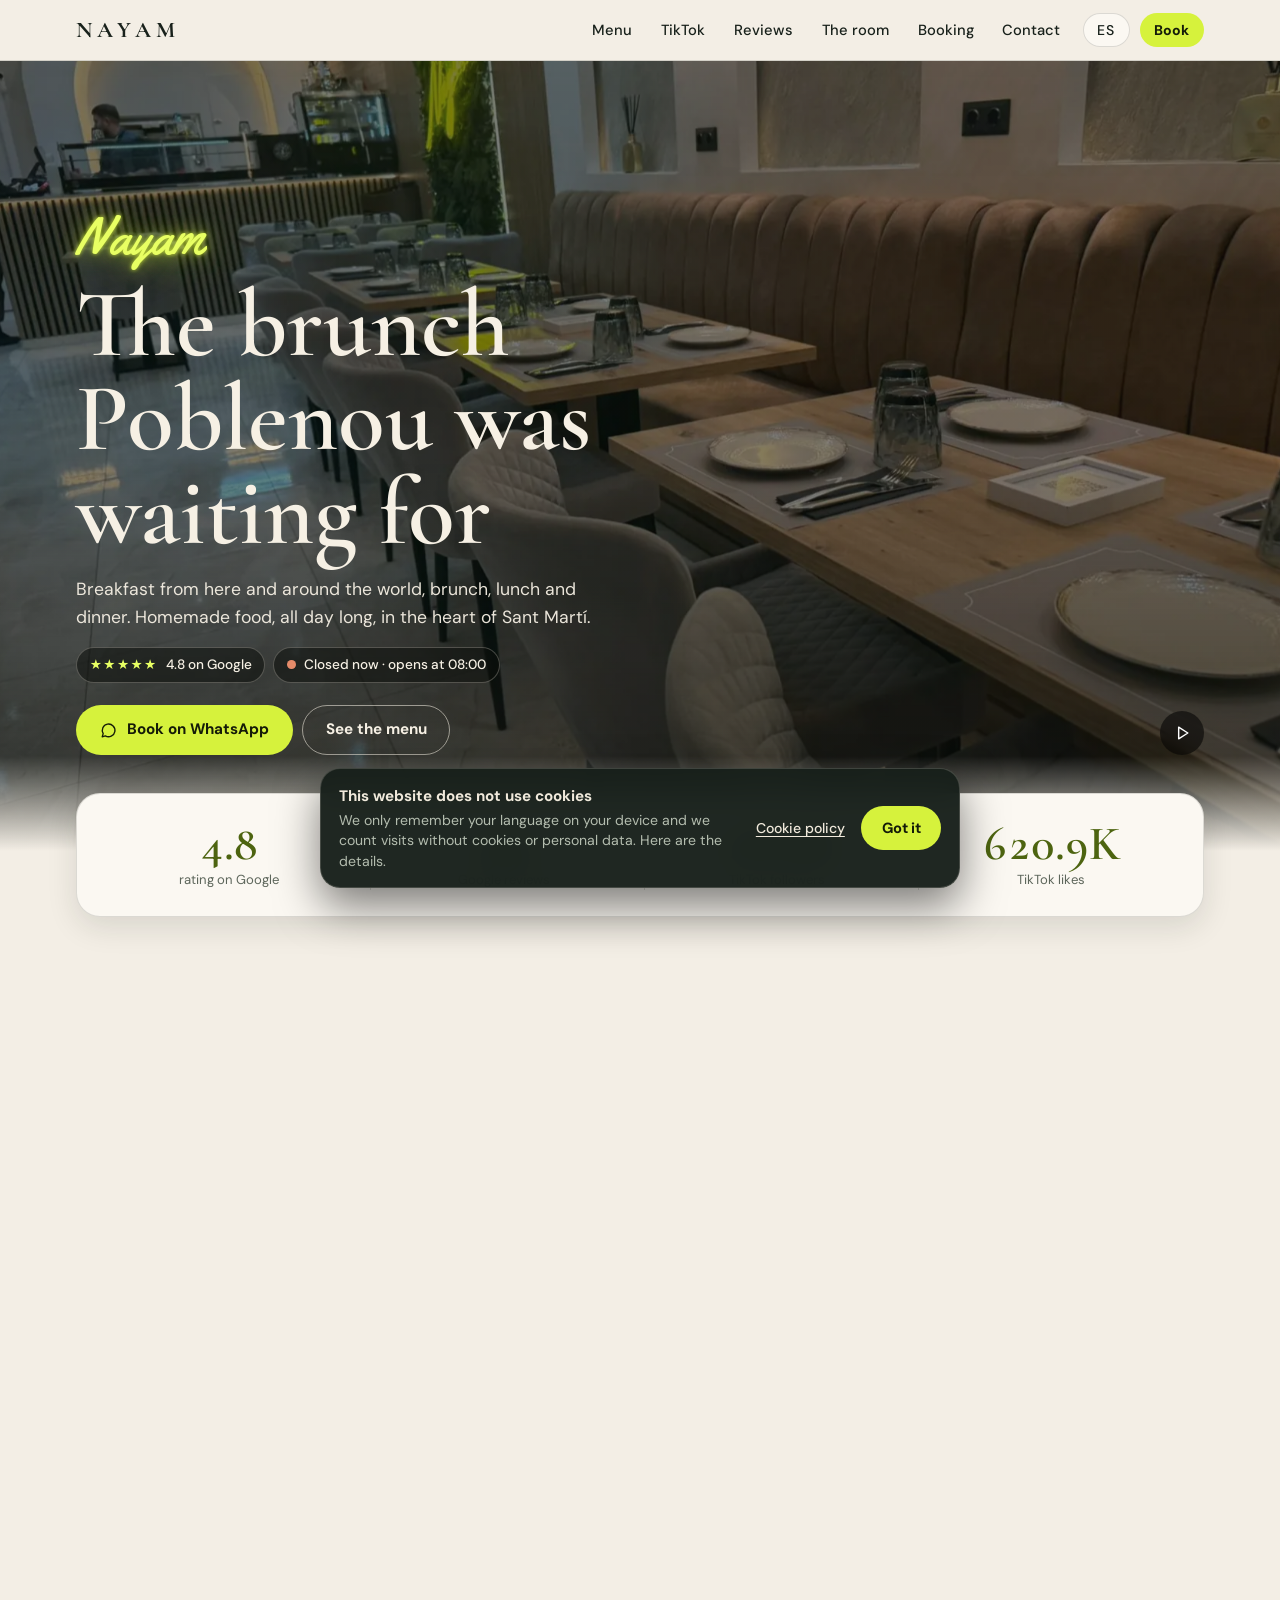
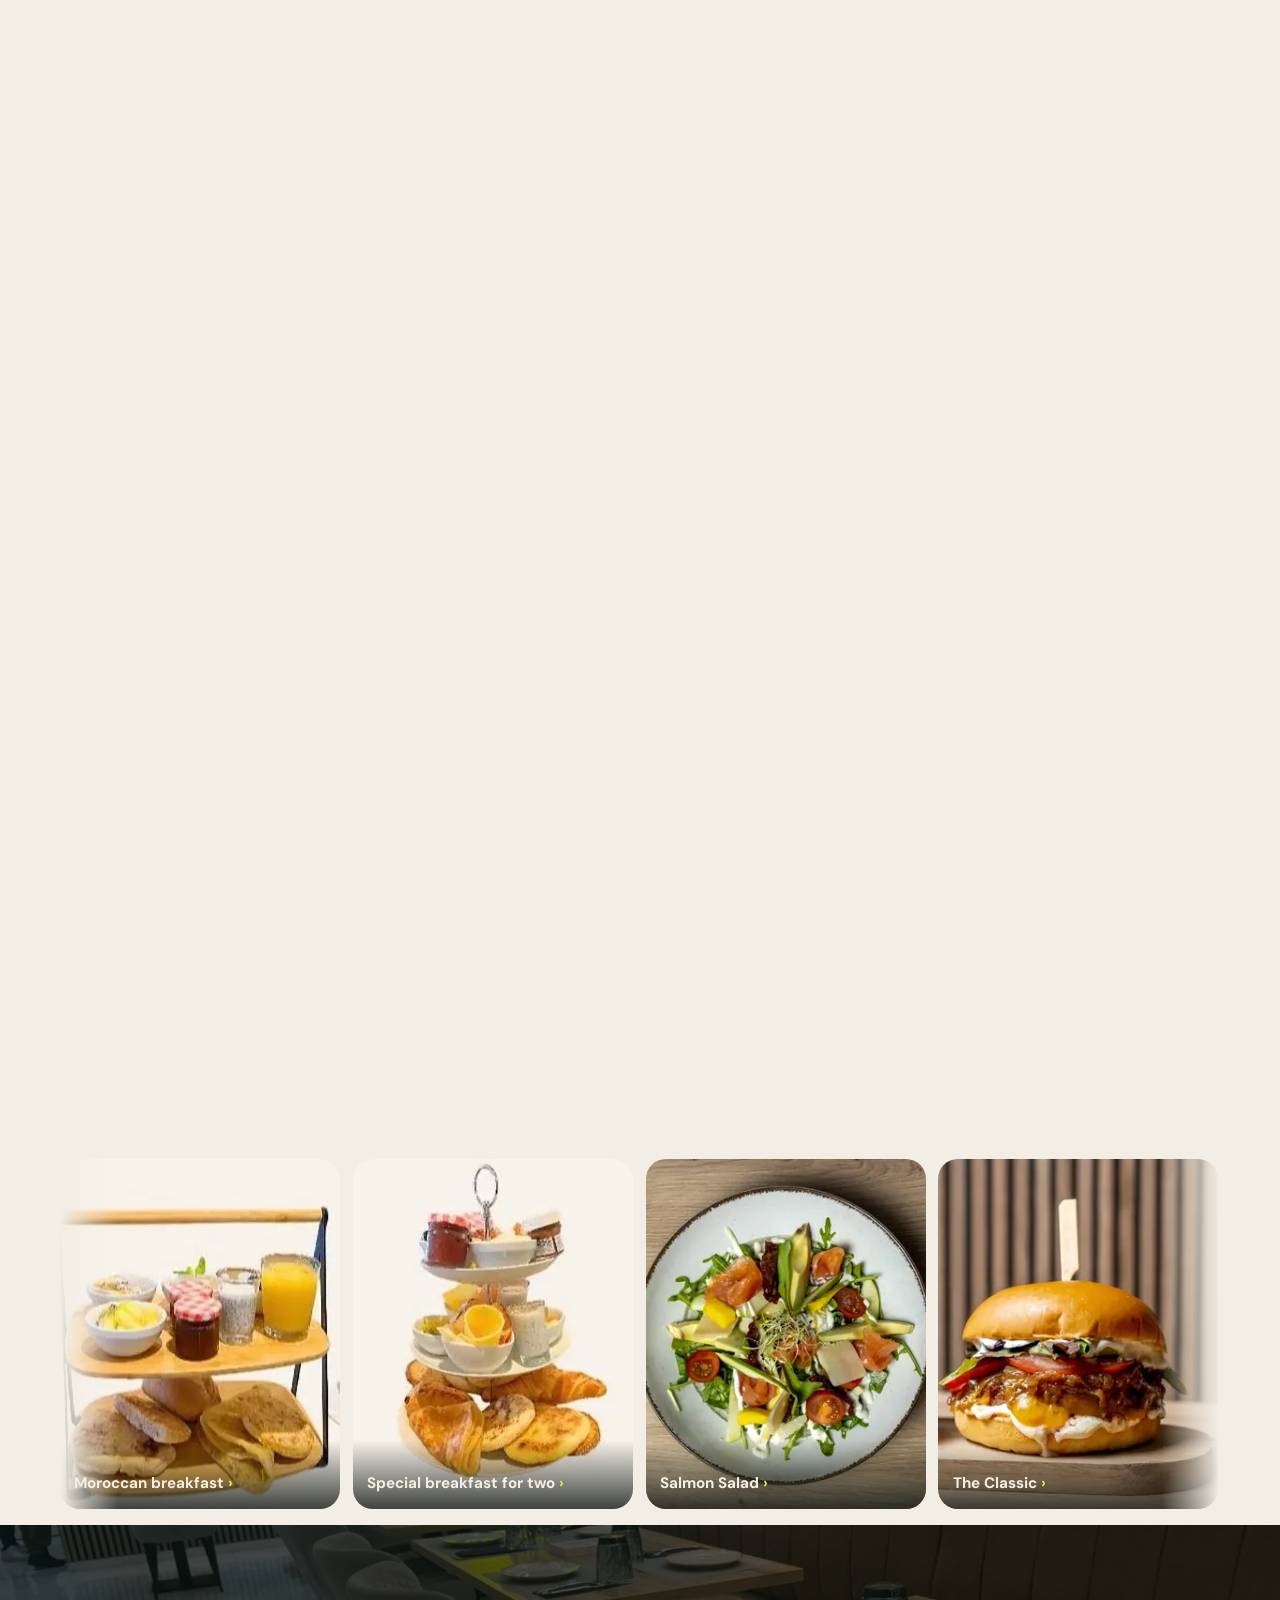
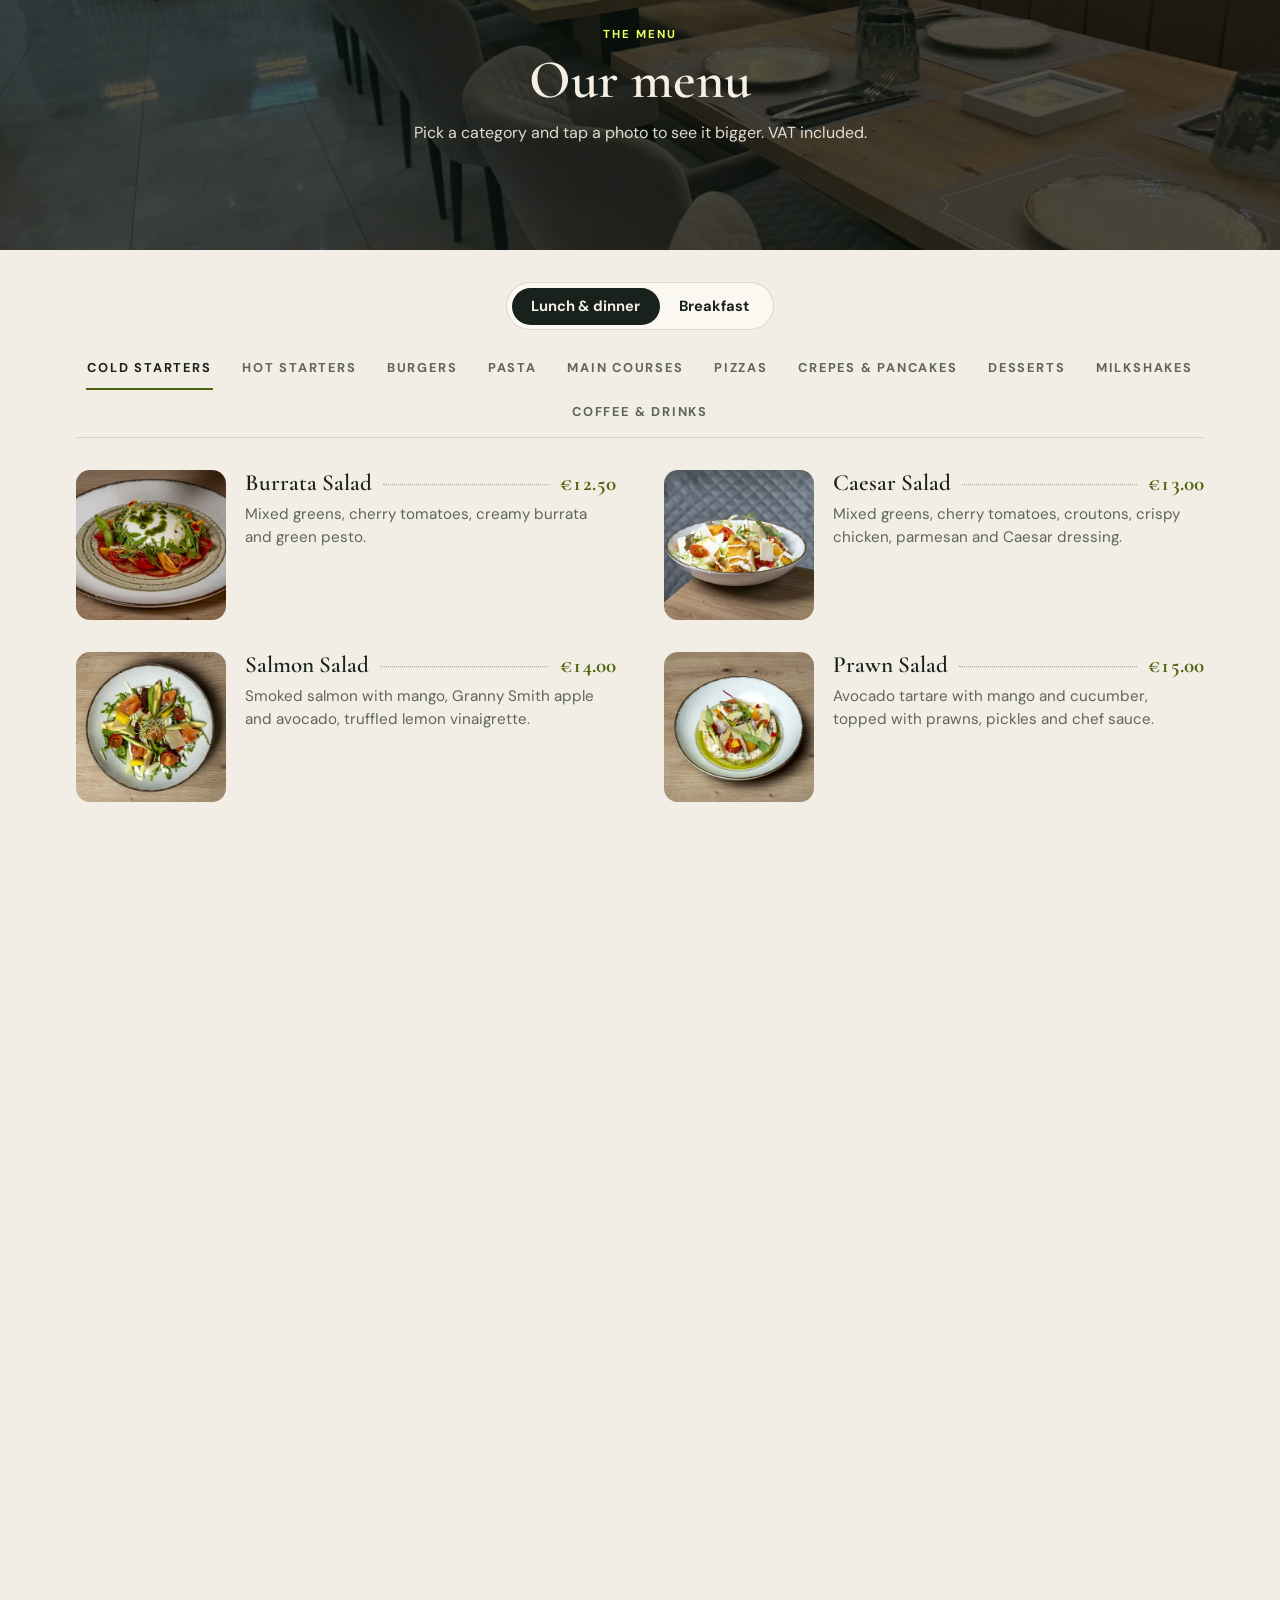
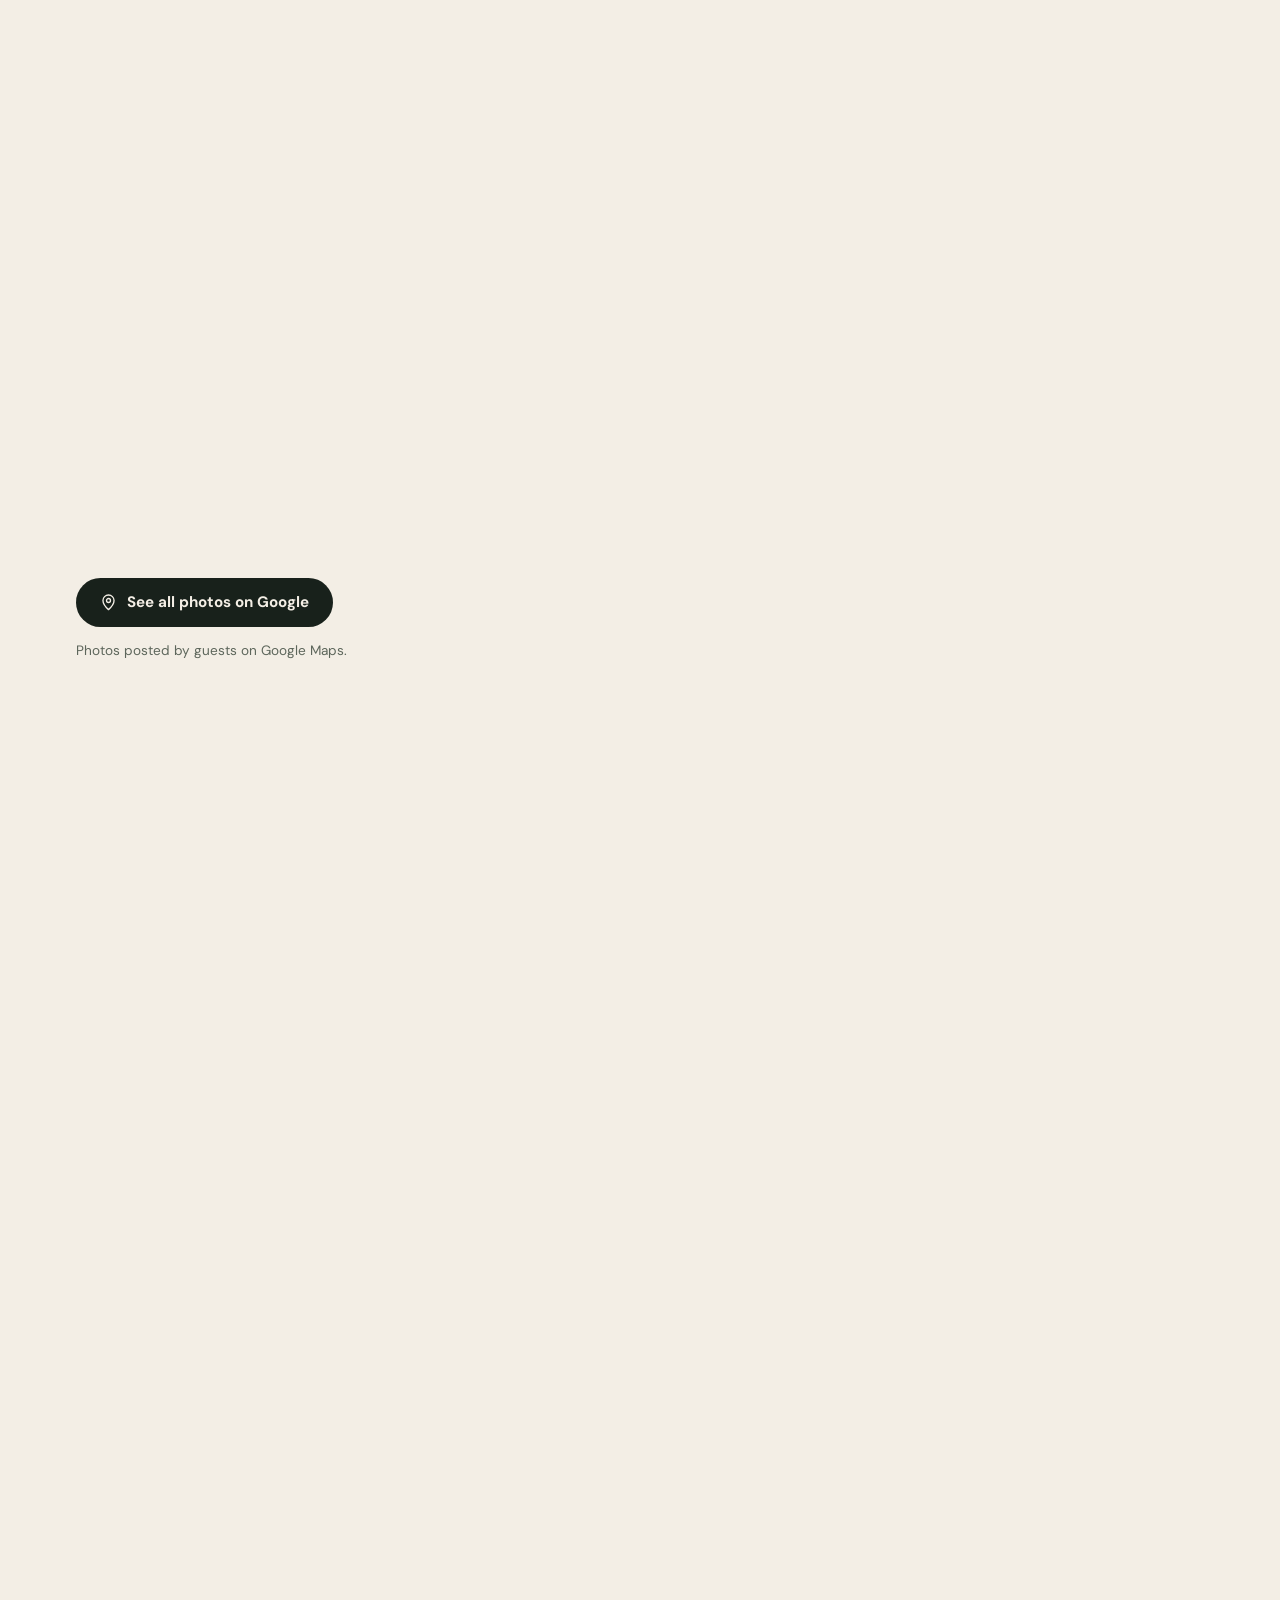
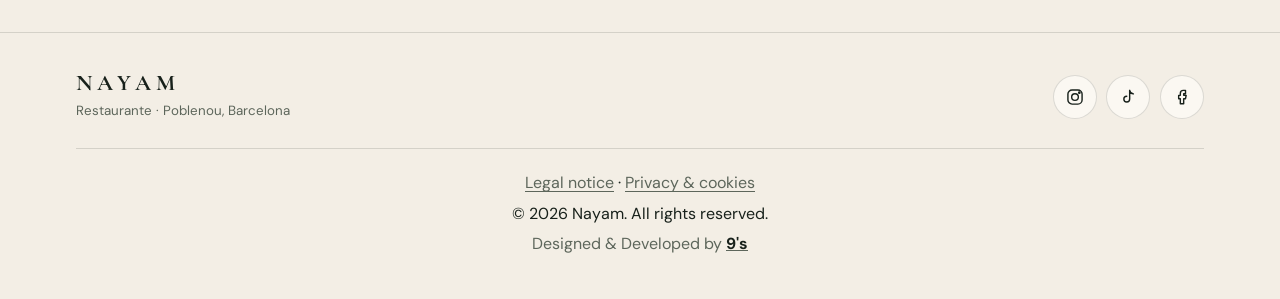
==== commit 0fb0b0b3: "Dominio nayam.site en canonical, sitemap y robots; logo para Google (iconos PNG, favicon.ico, apple-" ====
--- a/index.html
+++ b/index.html
@@ -15,12 +15,22 @@
 <meta property="og:title" content="Nayam Restaurante · Poblenou, Barcelona">
 <meta property="og:description" content="El brunch que Poblenou estaba esperando. Desayunos, comidas y cenas, todo el día.">
 <meta property="og:locale" content="es_ES">
-<link rel="canonical" href="https://nayam.daylli9s.site/">
-<meta property="og:url" content="https://nayam.daylli9s.site/">
-<meta property="og:image" content="https://nayam.daylli9s.site/assets/img/local-banqueta-l.webp">
+<link rel="canonical" href="https://nayam.site/">
+<meta property="og:url" content="https://nayam.site/">
+<meta property="og:site_name" content="Nayam Restaurante">
+<meta property="og:image" content="https://nayam.site/assets/img/share.jpg">
+<meta property="og:image:width" content="1200">
+<meta property="og:image:height" content="630">
+<meta property="og:image:alt" content="Interior del restaurante Nayam, en Poblenou, Barcelona">
 <meta name="twitter:card" content="summary_large_image">
-
-<link rel="icon" href="assets/favicon.svg" type="image/svg+xml">
+<meta name="twitter:title" content="Nayam Restaurante · Poblenou, Barcelona">
+<meta name="twitter:description" content="El brunch que Poblenou estaba esperando. Desayunos, comidas y cenas, todo el día.">
+<meta name="twitter:image" content="https://nayam.site/assets/img/share.jpg">
+
+<link rel="icon" href="/favicon.ico" sizes="48x48">
+<link rel="icon" type="image/png" sizes="48x48" href="/assets/icons/icon-48.png">
+<link rel="icon" type="image/png" sizes="192x192" href="/assets/icons/icon-192.png">
+<link rel="apple-touch-icon" href="/apple-touch-icon.png">
 <link rel="preload" as="image" href="assets/img/local-banqueta-m.webp" imagesrcset="assets/img/local-banqueta-s.webp 700w, assets/img/local-banqueta-m.webp 1000w, assets/img/local-banqueta-l.webp 1800w" imagesizes="100vw" fetchpriority="high">
 <link rel="stylesheet" href="css/fonts.css">
 <link rel="stylesheet" href="css/styles.css">
@@ -30,11 +40,13 @@
   "@context": "https://schema.org",
   "@type": "Restaurant",
   "name": "Nayam Restaurante",
-  "url": "https://nayam.daylli9s.site/",
+  "url": "https://nayam.site/",
+  "logo": "https://nayam.site/assets/icons/icon-512.png",
   "description": "Brunch, desayunos, comidas y cenas con cocina casera todo el día en Poblenou, Barcelona.",
   "image": [
-    "https://nayam.daylli9s.site/assets/img/local-banqueta-l.webp",
-    "https://nayam.daylli9s.site/assets/img/local-neon-l.webp"
+    "https://nayam.site/assets/img/share.jpg",
+    "https://nayam.site/assets/img/local-banqueta-l.webp",
+    "https://nayam.site/assets/img/local-neon-l.webp"
   ],
   "telephone": "+34673327809",
   "email": "nayambarcelona@gmail.com",
@@ -73,7 +85,7 @@
       "closes": "01:00"
     }
   ],
-  "hasMenu": "https://nayam.daylli9s.site/#carta",
+  "hasMenu": "https://nayam.site/#carta",
   "servesCuisine": [
     "Brunch",
     "Desayunos",
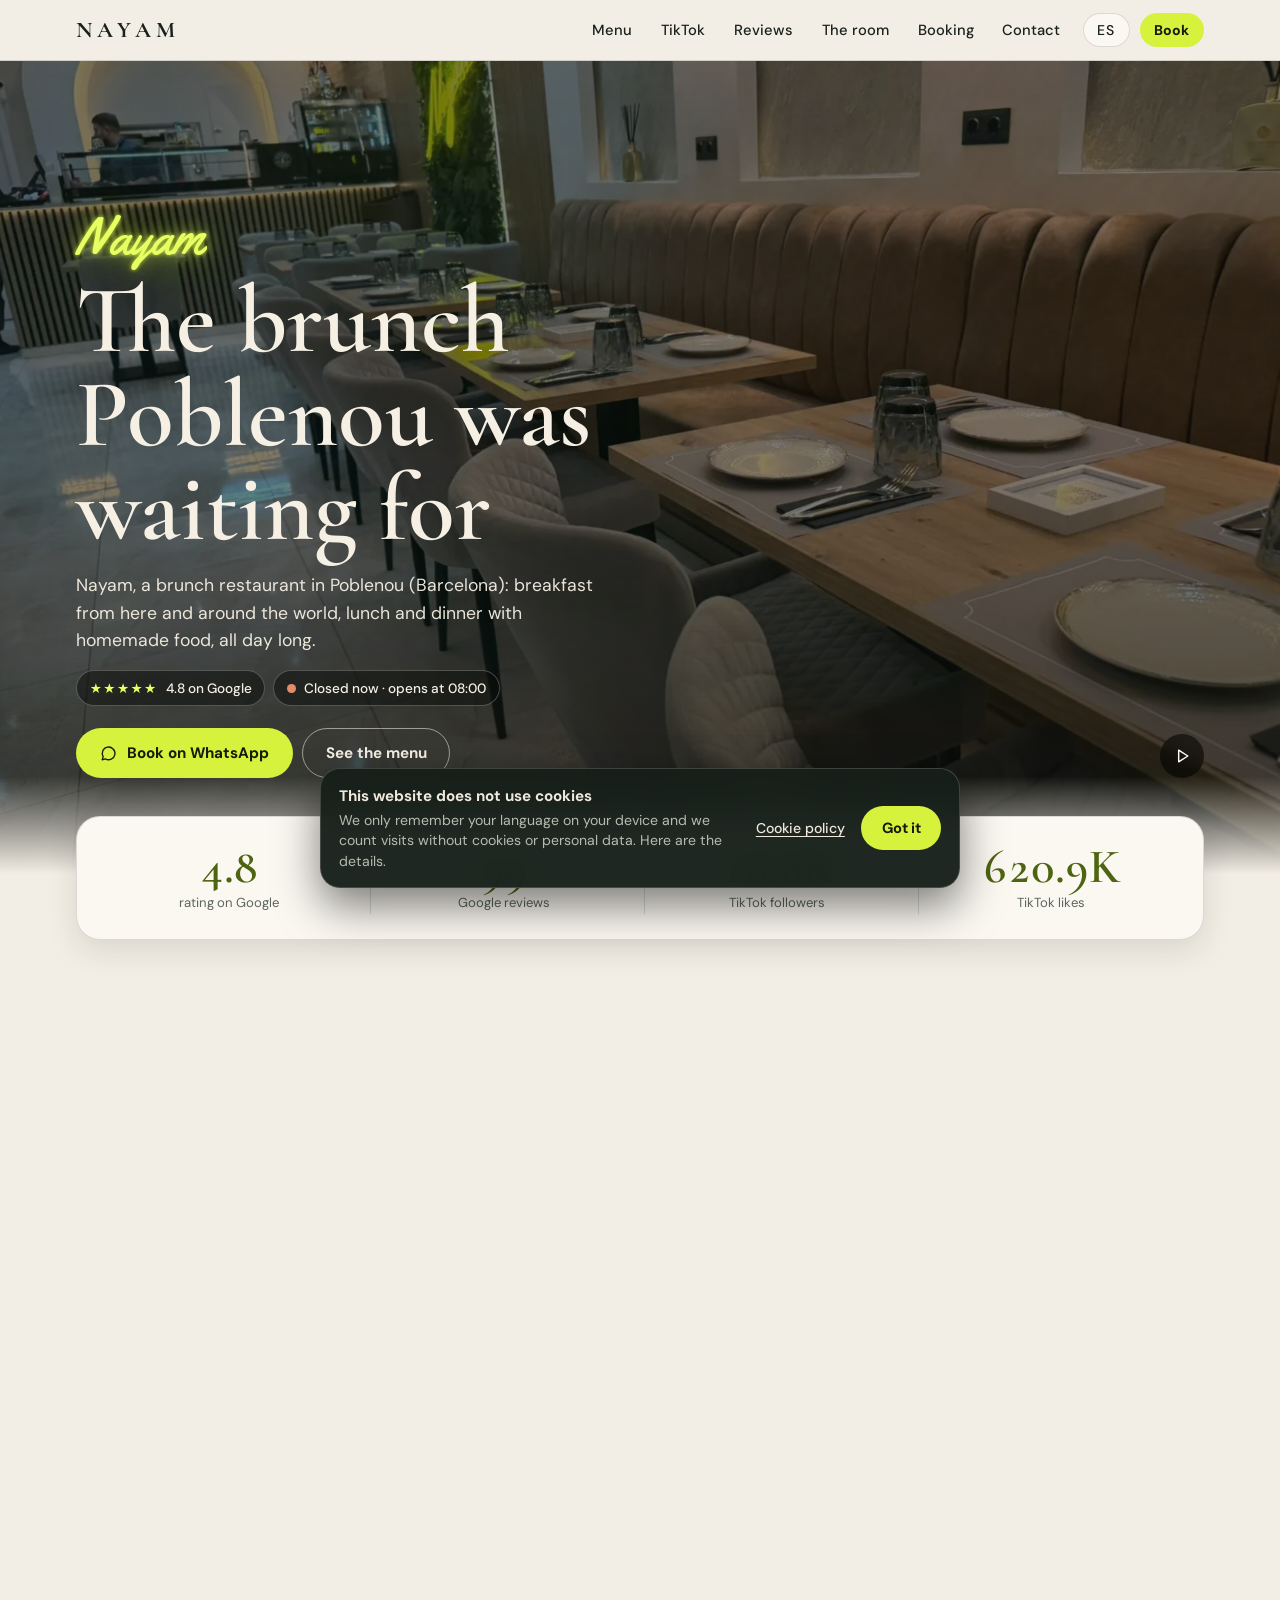
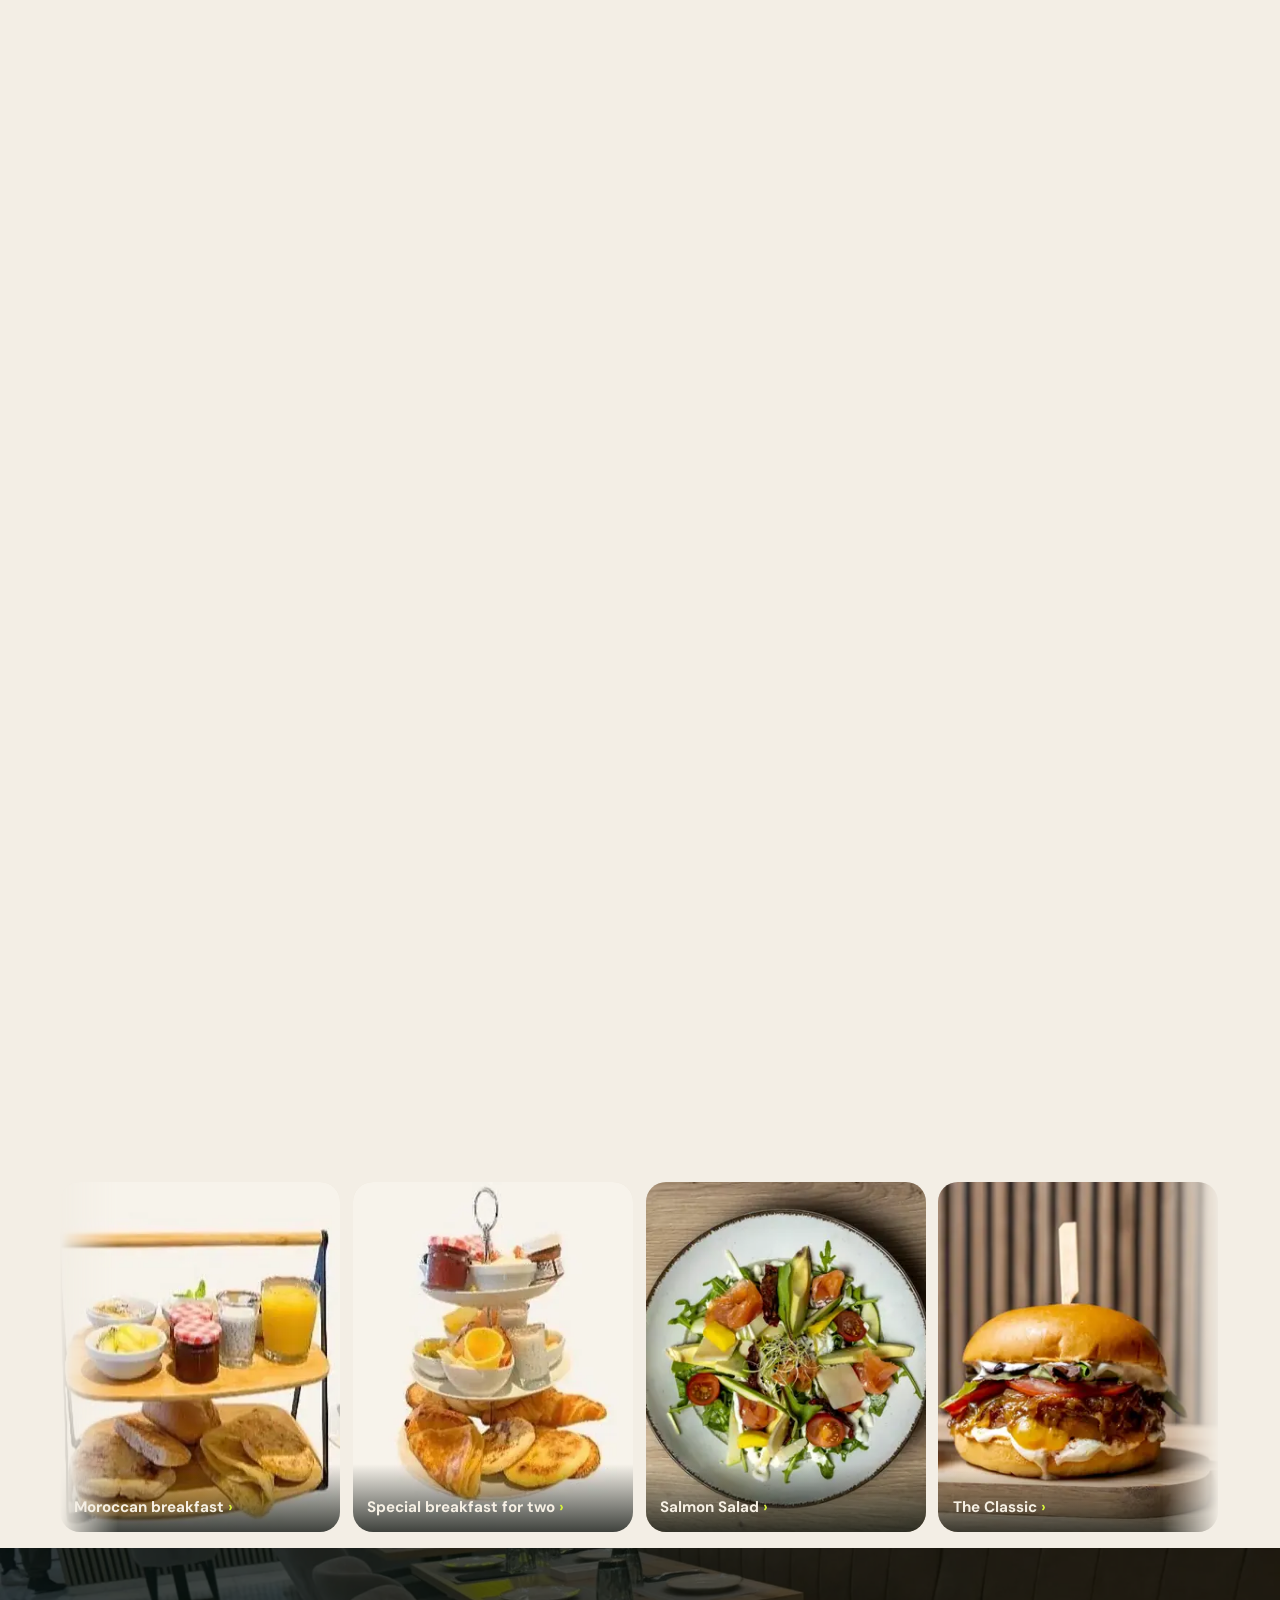
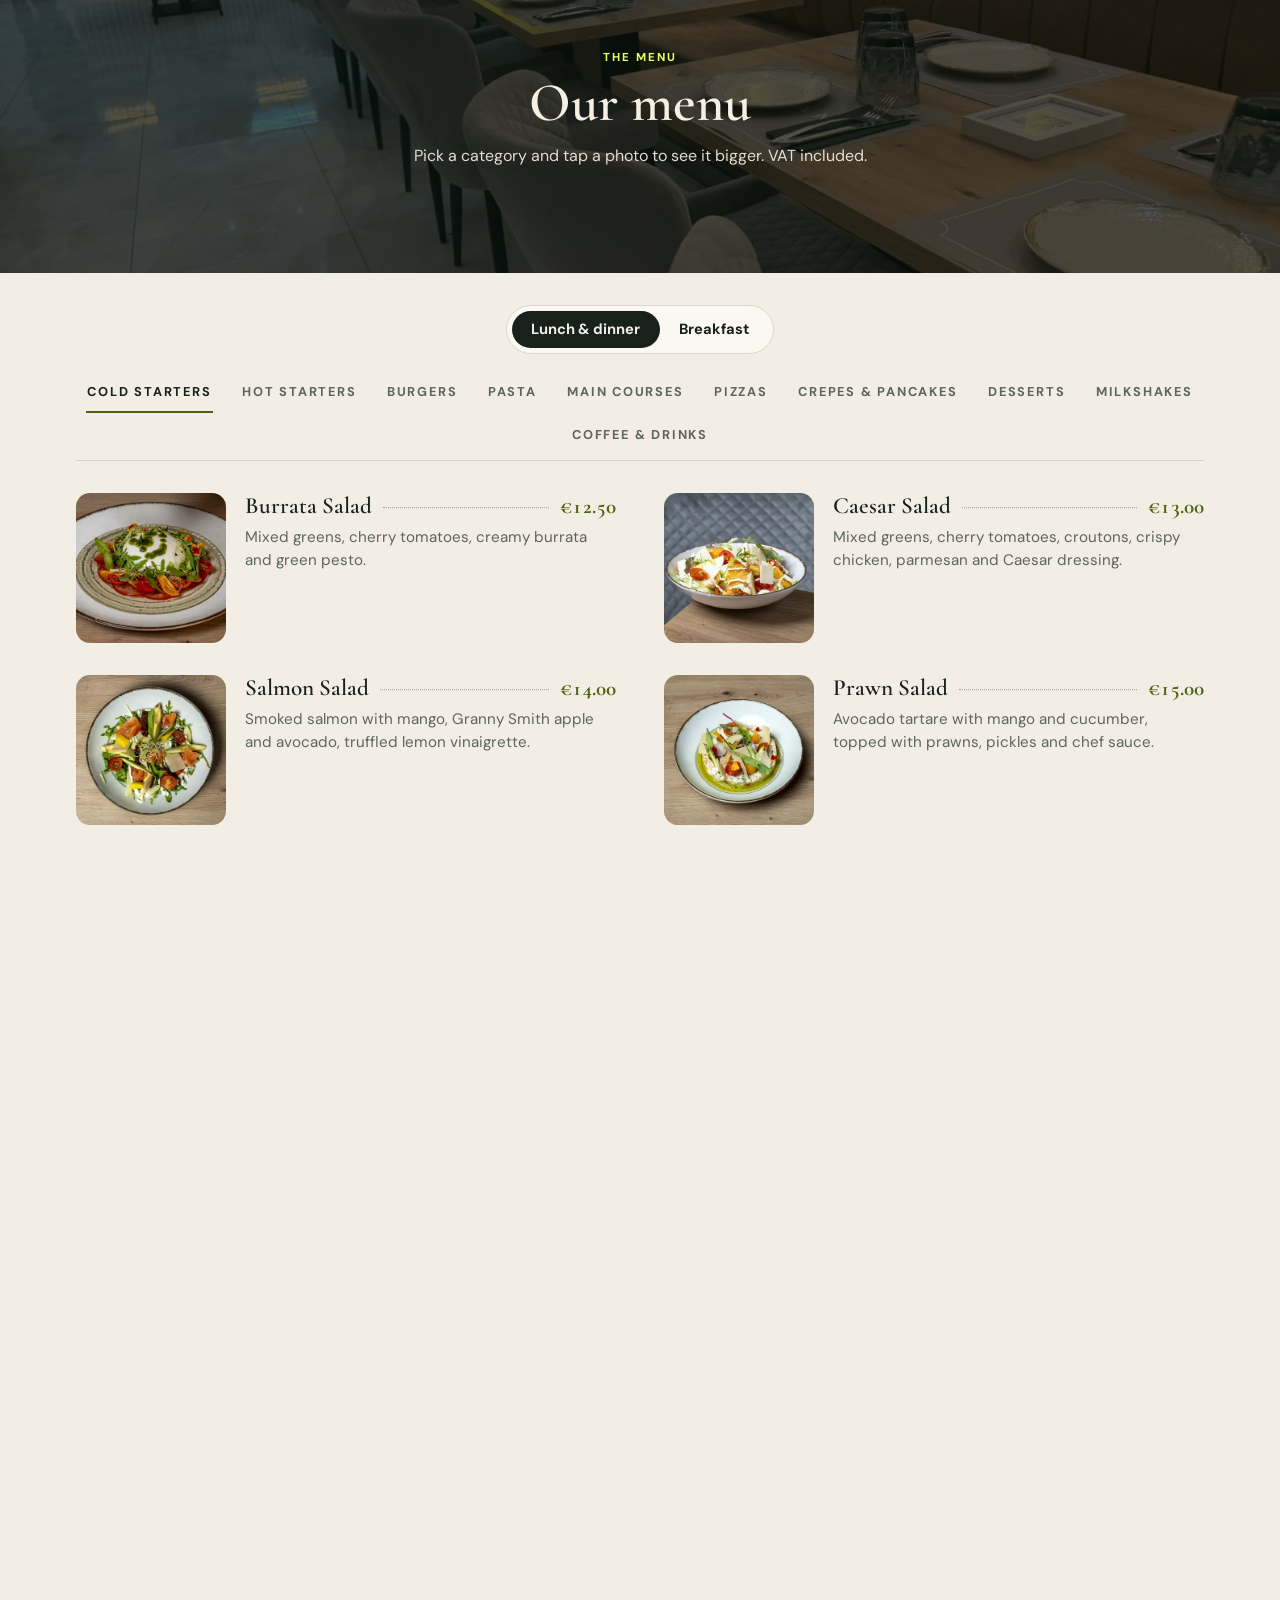
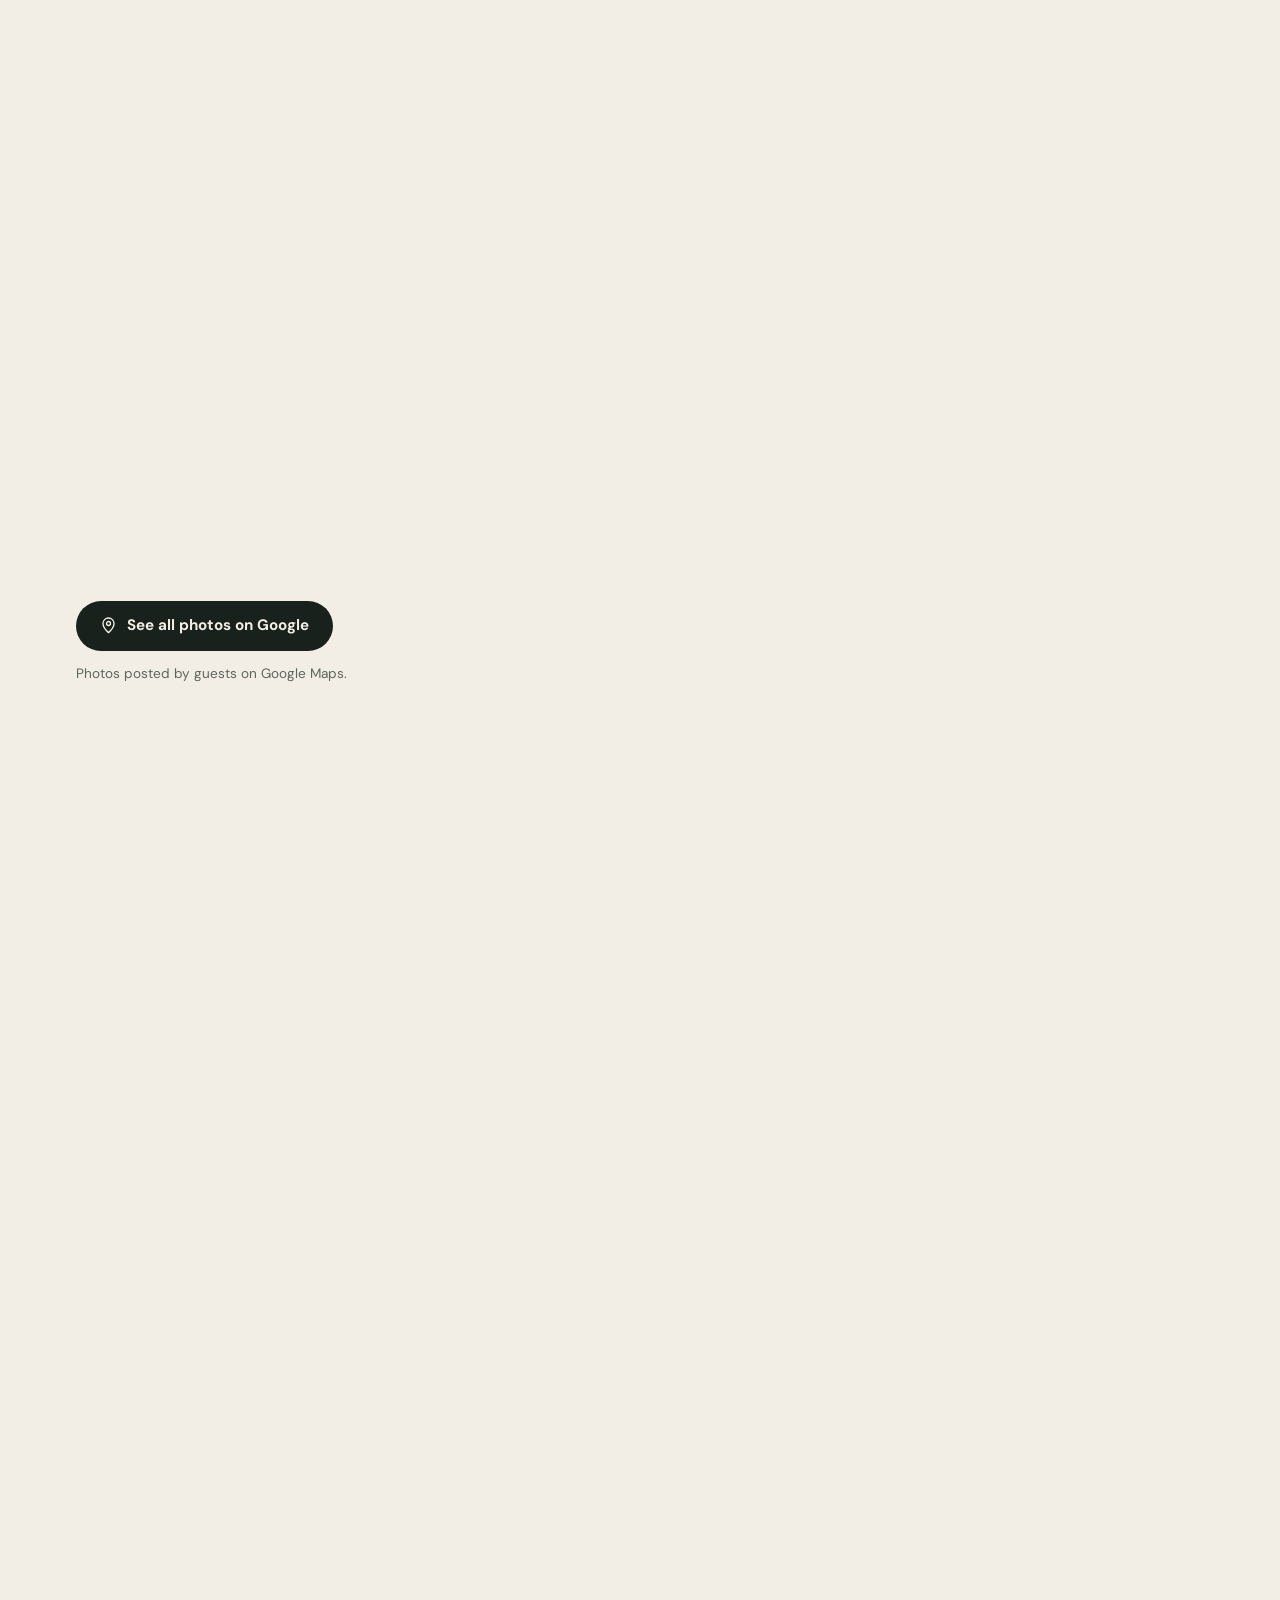
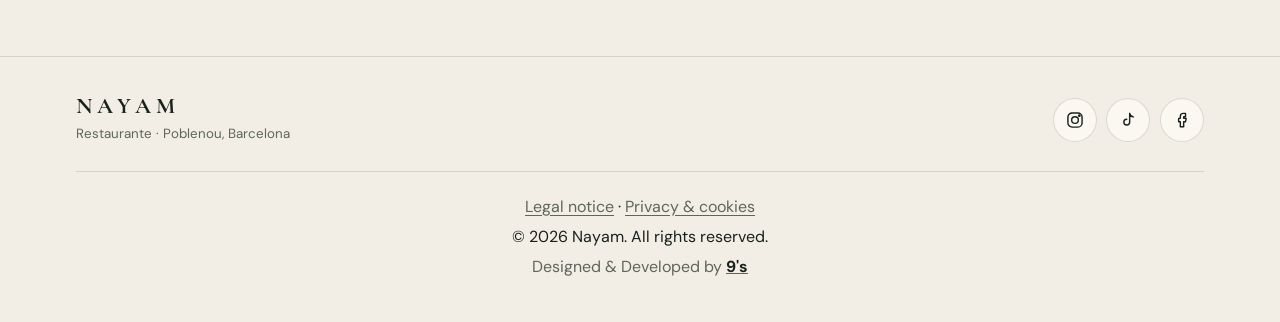
==== commit 1a5ee3e9: "SEO: la marca Nayam dentro del H1, descripción y primer párrafo con negocio y zona, nombres alternat" ====
--- a/index.html
+++ b/index.html
@@ -4,7 +4,7 @@
 <meta charset="utf-8">
 <meta name="viewport" content="width=device-width, initial-scale=1, viewport-fit=cover">
 <title>Nayam Restaurante Poblenou · Brunch, comidas y cenas en Barcelona</title>
-<meta name="description" content="Nayam, brunch y cocina casera todo el día en Poblenou (Sant Martí), Barcelona. Carta con fotos, desayunos, horario y reservas por WhatsApp.">
+<meta name="description" content="Nayam Restaurante, brunch en Poblenou (Barcelona): desayunos, comidas y cenas con cocina casera todo el día. Carta con fotos, horario y reservas por WhatsApp.">
 <meta name="theme-color" content="#0e1410">
 
 <!-- Seguridad: GitHub Pages no permite cabeceras HTTP, así que la política va en una meta. Sin scripts ni estilos en línea. -->
@@ -13,7 +13,7 @@
 
 <meta property="og:type" content="restaurant">
 <meta property="og:title" content="Nayam Restaurante · Poblenou, Barcelona">
-<meta property="og:description" content="El brunch que Poblenou estaba esperando. Desayunos, comidas y cenas, todo el día.">
+<meta property="og:description" content="Nayam Restaurante, brunch en Poblenou (Barcelona): desayunos, comidas y cenas con cocina casera todo el día. Carta con fotos, horario y reservas por WhatsApp.">
 <meta property="og:locale" content="es_ES">
 <link rel="canonical" href="https://nayam.site/">
 <meta property="og:url" content="https://nayam.site/">
@@ -39,10 +39,17 @@
 {
   "@context": "https://schema.org",
   "@type": "Restaurant",
+  "@id": "https://nayam.site/#restaurante",
   "name": "Nayam Restaurante",
+  "alternateName": [
+    "Nayam",
+    "Nayam Barcelona",
+    "Nayam Poblenou",
+    "Nayam Restaurant"
+  ],
   "url": "https://nayam.site/",
   "logo": "https://nayam.site/assets/icons/icon-512.png",
-  "description": "Brunch, desayunos, comidas y cenas con cocina casera todo el día en Poblenou, Barcelona.",
+  "description": "Nayam Restaurante, brunch en Poblenou (Barcelona): desayunos, comidas y cenas con cocina casera todo el día. Carta con fotos, horario y reservas por WhatsApp.",
   "image": [
     "https://nayam.site/assets/img/share.jpg",
     "https://nayam.site/assets/img/local-banqueta-l.webp",
@@ -130,9 +137,8 @@
     </div>
     <button type="button" class="herop" id="heroPause" aria-pressed="false"><svg class="i" viewBox="0 0 24 24" aria-hidden="true"><path id="heroPauseIcon" d="M8 5v14M16 5v14"/></svg></button>
     <div class="wrap">
-      <p class="neon" aria-hidden="true">Nayam</p>
-      <h1 data-i18n="h1">El brunch que Poblenou estaba esperando</h1>
-      <p class="lead" data-i18n="lead">Desayunos de aquí y del mundo, brunch, comidas y cenas. Cocina casera, todo el día, en el corazón de Sant Martí.</p>
+      <h1><span class="neon">Nayam</span><span class="sr">: </span><span class="ht" data-i18n="h1">El brunch que Poblenou estaba esperando</span></h1>
+      <p class="lead" data-i18n="lead">Nayam, restaurante de brunch en Poblenou (Barcelona): desayunos de aquí y del mundo, comidas y cenas con cocina casera, todo el día.</p>
       <div class="chips">
         <a class="chip" href="#resenas"><span class="st" aria-hidden="true">★★★★★</span><span data-i18n="rating">4,8 en Google</span></a>
         <span class="chip" id="status" hidden><i></i><span></span></span>
--- a/css/styles.css
+++ b/css/styles.css
@@ -402,3 +402,7 @@
 .legal-links a:hover{color:var(--fg)}
 
 .anchor{display:block;height:0;overflow:hidden}
+
+/* la marca «Nayam» forma parte del título principal (H1) sin cambiar el diseño */
+.hero h1 .neon{display:block;margin:0 0 .75rem}
+.hero h1 .ht{display:block}
